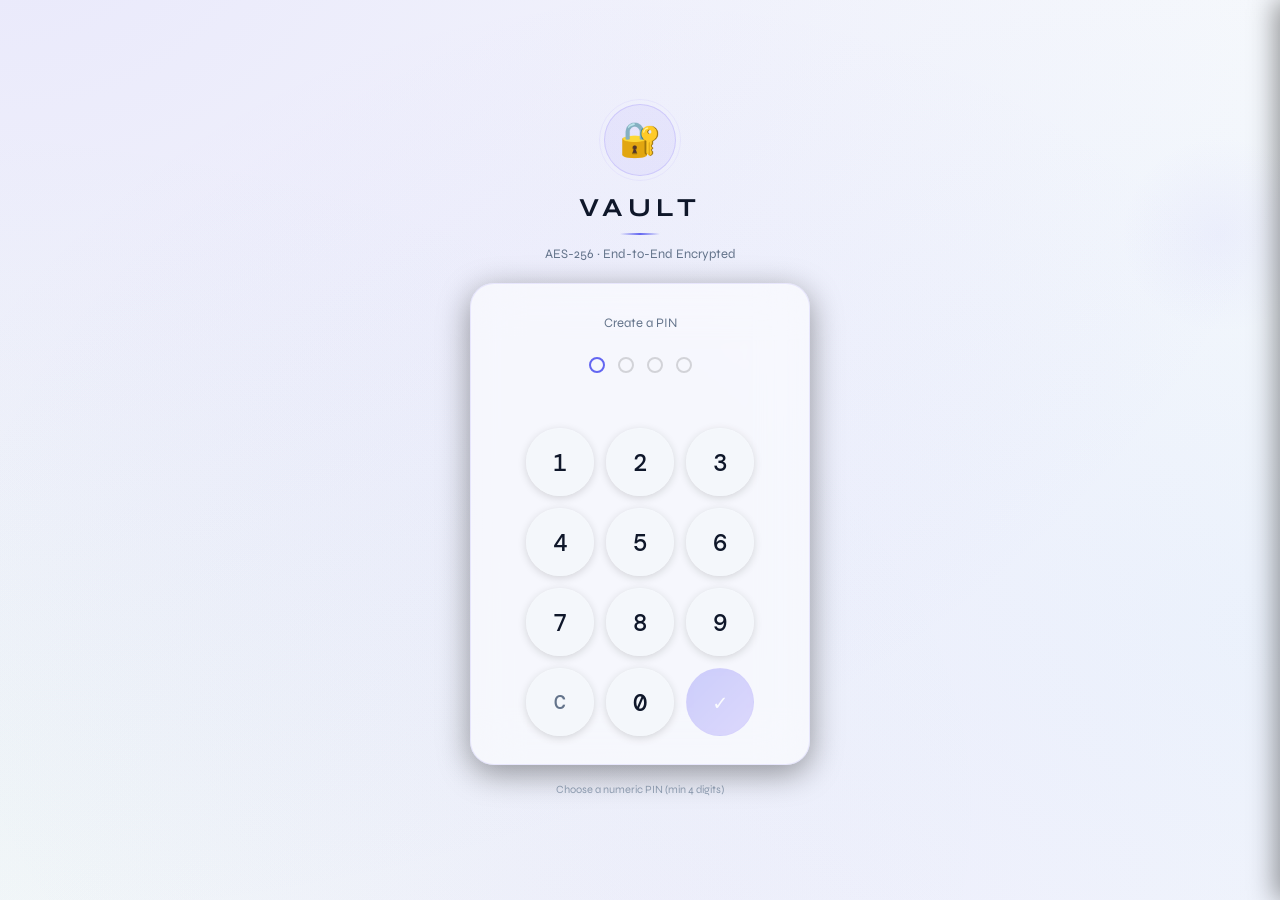
==== index.html @ 572ed8b2 "refactor: replace base64 helpers with chunked implementation and bump cache version" ====
<!DOCTYPE html>
<html lang="en">

<head>
  <meta charset="UTF-8">
  <meta name="viewport"
    content="width=device-width,initial-scale=1,maximum-scale=1,user-scalable=no,viewport-fit=cover">
  <meta name="theme-color" content="#0a0b10">
  <meta name="mobile-web-app-capable" content="yes">
  <meta name="apple-mobile-web-app-capable" content="yes">
  <meta name="apple-mobile-web-app-status-bar-style" content="black-translucent">
  <meta name="apple-mobile-web-app-title" content="Vault">
  <meta name="description" content="Encrypted password & data manager with Google Drive sync">
  <title>Vault</title>
  <link rel="icon" type="image/png" href="icons/icon-192.png">
  <link rel="apple-touch-icon" href="icons/icon-192.png">
  <link rel="manifest" href="manifest.json">
  <link rel="preconnect" href="https://fonts.googleapis.com">
  <link
    href="https://fonts.googleapis.com/css2?family=DM+Mono:wght@400;500&family=Syne:wght@400;500;600;700&display=swap"
    rel="stylesheet">
  <style>
    /* ═══════════════════════════════════════════════
   VAULT — Premium Edition styles
   ═══════════════════════════════════════════════ */
    :root {
      --bg: #0a0b10;
      --bg-rgb: 10, 11, 16;
      --s1: #111219;
      --s1-rgb: 17, 18, 25;
      --s2: #181a24;
      --s2-rgb: 24, 26, 36;
      --s3: #22242f;
      --s3-rgb: 34, 36, 47;
      --s4: #2b2e3d;
      --s4-rgb: 43, 46, 61;
      --b1: rgba(255, 255, 255, .05);
      --b2: rgba(255, 255, 255, .09);
      --b3: rgba(255, 255, 255, .15);
      --tx: #e8ecf5;
      --muted: #737891;
      --faint: #464b62;
      --ac: #7c6af5;
      --ac2: #a89cf7;
      --acbg: rgba(124, 106, 245, .13);
      --green: #4ade80;
      --gbg: rgba(74, 222, 128, .10);
      --red: #f87171;
      --rbg: rgba(248, 113, 113, .10);
      --amber: #fbbf24;
      --abg: rgba(251, 191, 36, .10);
      --blue: #60a5fa;
      --bbg: rgba(96, 165, 250, .10);
      --cyan: #22d3ee;
      --r: 10px;
      --r2: 14px;
      --r3: 20px;
      --mono: 'DM Mono', monospace;
      --sans: 'Syne', sans-serif;
      --sbt: env(safe-area-inset-bottom, 0px);
      --stt: env(safe-area-inset-top, 0px);
      --glow-pw: rgba(124, 106, 245, .18);
      --glow-bm: rgba(96, 165, 250, .18);
      --glow-nt: rgba(251, 191, 36, .18);
      --glow-td: rgba(74, 222, 128, .18);
    }

    :root.light-theme {
      --bg: #f8fafc;
      --bg-rgb: 248, 250, 252;
      --s1: #ffffff;
      --s1-rgb: 255, 255, 255;
      --s2: #f1f5f9;
      --s2-rgb: 241, 245, 249;
      --s3: #e2e8f0;
      --s3-rgb: 226, 232, 240;
      --s4: #cbd5e1;
      --s4-rgb: 203, 213, 225;
      --b1: rgba(0, 0, 0, .05);
      --b2: rgba(0, 0, 0, .09);
      --b3: rgba(0, 0, 0, .15);
      --tx: #0f172a;
      --muted: #64748b;
      --faint: #94a3b8;
      --ac: #6366f1;
      --ac2: #4f46e5;
      --acbg: rgba(99, 102, 241, .13);
      --green: #16a34a;
      --gbg: rgba(34, 197, 94, .10);
      --red: #dc2626;
      --rbg: rgba(239, 68, 68, .10);
      --amber: #d97706;
      --abg: rgba(245, 158, 11, .10);
      --blue: #2563eb;
      --bbg: rgba(59, 130, 246, .10);
      --cyan: #0891b2;
      --glow-pw: rgba(99, 102, 241, .18);
      --glow-bm: rgba(59, 130, 246, .18);
      --glow-nt: rgba(245, 158, 11, .18);
      --glow-td: rgba(34, 197, 94, .18);
    }

    *,
    *::before,
    *::after {
      box-sizing: border-box;
      margin: 0;
      padding: 0;
      -webkit-tap-highlight-color: transparent;
    }

    html {
      height: 100%;
      background: var(--bg);
      overscroll-behavior: none;
      touch-action: manipulation;
      -ms-touch-action: manipulation;
    }

    body {
      font-family: var(--sans);
      color: var(--tx);
      background: var(--bg);
      height: 100dvh;
      width: 100%;
      margin: 0 auto;
      display: flex;
      flex-direction: column;
      overflow: hidden;
      padding-top: var(--stt);
      touch-action: manipulation;
    }

    ::-webkit-scrollbar {
      width: 3px;
    }

    ::-webkit-scrollbar-thumb {
      background: var(--b2);
      border-radius: 99px;
    }

    /* ── LOCK ───────────────────────────────── */
    #lock {
      position: fixed;
      inset: 0;
      background: var(--bg);
      z-index: 900;
      display: flex;
      flex-direction: column;
      align-items: center;
      justify-content: center;
      gap: 18px;
      padding: 36px 24px;
      transition: opacity .45s cubic-bezier(.22,.68,0,1), transform .45s cubic-bezier(.22,.68,0,1);
      overflow: hidden;
    }

    /* Animated mesh gradient background */
    #lock::before {
      content: '';
      position: absolute;
      inset: -50%;
      background:
        radial-gradient(ellipse at 25% 20%, rgba(124, 106, 245, .12) 0%, transparent 50%),
        radial-gradient(ellipse at 75% 60%, rgba(96, 165, 250, .08) 0%, transparent 50%),
        radial-gradient(ellipse at 50% 80%, rgba(168, 85, 247, .06) 0%, transparent 50%),
        radial-gradient(ellipse at 20% 70%, rgba(74, 222, 128, .04) 0%, transparent 40%);
      animation: meshDrift 12s ease-in-out infinite;
      z-index: -1;
      pointer-events: none;
    }

    @keyframes meshDrift {
      0%, 100% { transform: translate(0, 0) rotate(0deg) scale(1); }
      25% { transform: translate(3%, -4%) rotate(1deg) scale(1.03); }
      50% { transform: translate(-2%, 3%) rotate(-0.5deg) scale(1.01); }
      75% { transform: translate(4%, 2%) rotate(0.8deg) scale(1.04); }
    }

    /* Floating particle accents */
    #lock::after {
      content: '';
      position: absolute;
      width: 200px;
      height: 200px;
      border-radius: 50%;
      background: radial-gradient(circle, rgba(124, 106, 245, .06) 0%, transparent 70%);
      top: 15%;
      right: -40px;
      animation: floatOrb 8s ease-in-out infinite;
      pointer-events: none;
      z-index: -1;
    }

    @keyframes floatOrb {
      0%, 100% { transform: translateY(0) scale(1); opacity: .6; }
      50% { transform: translateY(-30px) scale(1.15); opacity: 1; }
    }

    #lock.gone {
      opacity: 0;
      transform: scale(1.06);
      pointer-events: none;
    }

    /* Glassmorphism PIN card */
    .lock-card {
      background: rgba(var(--s1-rgb), .55);
      backdrop-filter: blur(24px);
      -webkit-backdrop-filter: blur(24px);
      border: 1px solid rgba(124, 106, 245, .12);
      border-radius: 24px;
      padding: 28px 24px;
      display: flex;
      flex-direction: column;
      align-items: center;
      gap: 14px;
      width: 100%;
      max-width: 340px;
      box-shadow:
        0 8px 32px rgba(0, 0, 0, .4),
        0 0 0 1px rgba(255, 255, 255, .03),
        inset 0 1px 0 rgba(255, 255, 255, .04);
      animation: cardAppear .6s cubic-bezier(.22,.68,0,1);
    }

    @keyframes cardAppear {
      from { opacity: 0; transform: translateY(20px) scale(.96); }
      to { opacity: 1; transform: translateY(0) scale(1); }
    }

    .lock-glyph {
      width: 72px;
      height: 72px;
      background: rgba(124, 106, 245, .08);
      border-radius: 50%;
      display: flex;
      align-items: center;
      justify-content: center;
      font-size: 34px;
      border: 1.5px solid rgba(124, 106, 245, .22);
      animation: pulse 3s ease-in-out infinite;
      position: relative;
    }

    .lock-glyph::after {
      content: '';
      position: absolute;
      inset: -6px;
      border-radius: 50%;
      border: 1px solid rgba(124, 106, 245, .08);
      animation: ringPulse 3s ease-in-out infinite;
    }

    @keyframes ringPulse {
      0%, 100% { transform: scale(1); opacity: .5; }
      50% { transform: scale(1.12); opacity: 0; }
    }

    @keyframes pulse {
      0%, 100% { box-shadow: 0 0 0 0 rgba(124, 106, 245, .25); }
      50% { box-shadow: 0 0 0 14px rgba(124, 106, 245, 0); }
    }

    .lock-wm {
      font-size: 26px;
      font-weight: 700;
      letter-spacing: 5px;
      text-transform: uppercase;
      text-align: center;
    }

    .lock-sub {
      font-size: 13px;
      color: var(--muted);
      text-align: center;
      line-height: 1.7;
      max-width: 280px;
    }

    .lock-hint {
      font-size: 11px;
      color: var(--faint);
      text-align: center;
      max-width: 300px;
    }

    .lock-error {
      font-size: 13px;
      color: var(--red);
      text-align: center;
      min-height: 18px;
      font-weight: 600;
    }

    /* ── PIN DOTS ────────────────────────────── */
    .pin-dots {
      display: flex;
      gap: 13px;
      justify-content: center;
      align-items: center;
      min-height: 26px;
      margin: 4px 0;
    }

    .pin-dot {
      width: 16px;
      height: 16px;
      border-radius: 50%;
      border: 2px solid var(--b3);
      background: transparent;
      transition: background .15s cubic-bezier(.34,1.56,.64,1), border-color .15s, transform .25s cubic-bezier(.34,1.56,.64,1), box-shadow .25s;
    }

    .pin-dot.filled {
      background: var(--ac);
      border-color: var(--ac);
      transform: scale(1.2);
      box-shadow: 0 0 12px rgba(124, 106, 245, .4);
      animation: dotPop .3s cubic-bezier(.34,1.56,.64,1);
    }

    @keyframes dotPop {
      0% { transform: scale(.5); opacity: .5; }
      60% { transform: scale(1.35); }
      100% { transform: scale(1.2); opacity: 1; }
    }

    .pin-dot.cursor {
      border-color: var(--ac);
      animation: dotblink .9s ease-in-out infinite;
    }

    @keyframes dotblink {
      0%, 100% { opacity: 1 }
      50% { opacity: .3 }
    }

    @keyframes dotshake {
      0%, 100% { transform: translateX(0) }
      15%, 55% { transform: translateX(-5px) }
      35%, 75% { transform: translateX(5px) }
    }

    .pin-dots.shake .pin-dot {
      animation: dotshake .4s ease;
    }

    .pin-dots.shake .pin-dot.filled {
      background: var(--red);
      border-color: var(--red);
      box-shadow: 0 0 12px rgba(248, 113, 113, .4);
    }

    /* ── NUMPAD ─────────────────────────────── */
    .numpad {
      display: grid;
      grid-template-columns: repeat(3, 68px);
      gap: 12px;
      justify-content: center;
      margin: 0 auto;
    }

    .nk {
      width: 68px;
      height: 68px;
      border-radius: 50%;
      background: rgba(var(--s2-rgb), .7);
      backdrop-filter: blur(8px);
      -webkit-backdrop-filter: blur(8px);
      border: 1px solid rgba(255, 255, 255, .07);
      font-size: 24px;
      font-weight: 500;
      color: var(--tx);
      cursor: pointer;
      display: flex;
      align-items: center;
      justify-content: center;
      transition: background .12s, transform .15s cubic-bezier(.34,1.56,.64,1), box-shadow .15s, border-color .15s;
      user-select: none;
      -webkit-tap-highlight-color: transparent;
      font-family: var(--mono);
      box-shadow: 0 2px 8px rgba(0,0,0,.15);
      position: relative;
      overflow: hidden;
    }

    /* Ripple effect */
    .nk::after {
      content: '';
      position: absolute;
      inset: 0;
      border-radius: 50%;
      background: radial-gradient(circle, rgba(124, 106, 245, .3) 0%, transparent 70%);
      opacity: 0;
      transform: scale(0);
      transition: opacity .4s, transform .4s;
    }

    .nk:active::after {
      opacity: 1;
      transform: scale(2.5);
      transition: opacity 0s, transform 0s;
    }

    .nk:active {
      background: var(--s3);
      transform: scale(.88);
      border-color: rgba(124, 106, 245, .2);
    }

    .nk:hover {
      background: rgba(var(--s3-rgb), .8);
      border-color: rgba(255, 255, 255, .1);
    }

    .nk.nk-back {
      font-size: 20px;
      color: var(--muted);
    }

    .nk.nk-submit {
      background: linear-gradient(135deg, var(--ac), #9b8afb);
      border-color: rgba(124, 106, 245, .4);
      color: #fff;
      font-size: 22px;
      box-shadow: 0 4px 16px rgba(124, 106, 245, .4), 0 0 0 0 rgba(124, 106, 245, .15);
    }

    .nk.nk-submit:active {
      background: linear-gradient(135deg, var(--ac2), var(--ac));
      transform: scale(.88);
    }

    .nk.nk-submit.dim {
      opacity: .3;
      pointer-events: none;
      box-shadow: none;
    }

    .nk.nk-empty {
      background: transparent;
      border: none;
      box-shadow: none;
      pointer-events: none;
    }

    .nk.nk-empty::after {
      display: none;
    }

    /* ── LOCKOUT BLOCK ────────────────────────── */
    .lock-blocked {
      display: none;
      flex-direction: column;
      align-items: center;
      gap: 6px;
      background: var(--rbg);
      border: 1px solid rgba(248, 113, 113, .2);
      border-radius: var(--r2);
      padding: 20px 28px;
      text-align: center;
      width: 100%;
      max-width: 300px;
    }

    .lock-blocked.show {
      display: flex;
    }

    .lb-ico {
      font-size: 28px;
    }

    .lb-title {
      font-size: 14px;
      font-weight: 700;
      color: var(--red);
    }

    .lb-timer {
      font-size: 36px;
      font-weight: 700;
      color: var(--red);
      font-family: var(--mono);
      letter-spacing: 3px;
    }

    .lb-sub {
      font-size: 11px;
      color: var(--muted);
    }

    .lb-pw-wrap {
      display: flex;
      flex-direction: column;
      align-items: center;
      gap: 8px;
      width: 100%;
      max-width: 300px;
      margin-top: 6px;
    }

    .lb-pw-wrap .fl {
      font-size: 11px;
      font-weight: 600;
      color: var(--faint);
      letter-spacing: .3px;
      text-transform: uppercase;
    }

    .lb-pw-input {
      width: 100%;
      background: var(--s2);
      border: 1px solid var(--b2);
      border-radius: var(--r);
      padding: 12px 14px;
      font-size: 14px;
      color: var(--tx);
      font-family: var(--mono);
      outline: none;
      text-align: center;
      transition: border-color .2s;
      -webkit-appearance: none;
    }

    .lb-pw-input:focus {
      border-color: var(--ac);
    }

    .lb-pw-input.shake {
      animation: dotshake .4s ease;
    }

    .lb-pw-btn {
      width: 100%;
      padding: 11px;
      background: var(--ac);
      color: #fff;
      border: none;
      border-radius: var(--r);
      font-size: 13px;
      font-weight: 700;
      font-family: var(--sans);
      cursor: pointer;
      transition: opacity .15s;
    }

    .lb-pw-btn:active {
      opacity: .8;
    }

    /* ── BIOMETRIC SECTION ────────────────────── */
    .bio-section {
      display: none;
      flex-direction: column;
      align-items: center;
      gap: 10px;
      width: 100%;
      max-width: 300px;
    }

    .bio-section.show {
      display: flex;
    }

    .bio-divider {
      display: flex;
      align-items: center;
      gap: 10px;
      width: 100%;
      color: var(--faint);
      font-size: 11px;
      font-weight: 600;
      text-transform: uppercase;
      letter-spacing: .5px;
    }

    .bio-divider::before,
    .bio-divider::after {
      content: '';
      flex: 1;
      height: 1px;
      background: var(--b2);
    }

    .bio-btn {
      width: 100%;
      padding: 14px;
      background: var(--s2);
      border: 1px solid var(--b2);
      border-radius: var(--r2);
      font-size: 14px;
      font-weight: 600;
      color: var(--tx);
      font-family: var(--sans);
      cursor: pointer;
      display: flex;
      align-items: center;
      justify-content: center;
      gap: 10px;
      transition: background .15s, border-color .15s;
    }

    .bio-btn:active {
      background: var(--s3);
    }

    .bio-btn:hover {
      border-color: var(--ac);
    }

    .bio-ico {
      font-size: 22px;
    }

    /* ── STATUS BAR ─────────────────────────────── */
    #statusbar {
      flex-shrink: 0;
      background: rgba(var(--s1-rgb), .88);
      backdrop-filter: blur(10px);
      -webkit-backdrop-filter: blur(10px);
      border-bottom: 1px solid var(--b1);
      padding: 12px 20px;
      display: flex;
      align-items: center;
      justify-content: space-between;
      gap: 8px;
      position: relative;
    }

    /* Auto-lock progress bar */
    #autolock-bar {
      position: absolute;
      bottom: 0;
      left: 0;
      height: 2px;
      background: linear-gradient(90deg, var(--ac), var(--ac2));
      border-radius: 0 99px 99px 0;
      transition: width .5s linear;
      z-index: 2;
      opacity: .6;
    }

    #autolock-bar.urgent {
      background: linear-gradient(90deg, var(--red), var(--amber));
      opacity: 1;
      height: 2px;
    }

    .sb-l {
      display: flex;
      align-items: center;
      gap: 10px;
    }

    .sb-logo {
      font-size: 18px;
      font-weight: 700;
      letter-spacing: -.5px;
    }

    .sync-badge {
      display: flex;
      align-items: center;
      gap: 5px;
      font-size: 11px;
      padding: 3px 9px;
      border-radius: 99px;
      font-weight: 600;
      transition: all .3s;
    }

    .sync-badge.offline {
      background: var(--s3);
      color: var(--muted);
      border: 1px solid var(--b1);
    }

    .sync-badge.syncing {
      background: var(--abg);
      color: var(--amber);
      border: 1px solid rgba(251, 191, 36, .2);
    }

    .syncing .sdot {
      animation: syncSpin .8s linear infinite;
    }

    @keyframes syncSpin {
      from { transform: rotate(0deg); }
      to { transform: rotate(360deg); }
    }

    .sync-badge.synced {
      background: var(--gbg);
      color: var(--green);
      border: 1px solid rgba(74, 222, 128, .2);
      animation: syncPulse .5s ease;
    }

    @keyframes syncPulse {
      0% { transform: scale(1); }
      50% { transform: scale(1.08); }
      100% { transform: scale(1); }
    }

    .sync-badge.error {
      background: var(--rbg);
      color: var(--red);
      border: 1px solid rgba(248, 113, 113, .2);
    }

    .sync-badge.noconfig {
      background: var(--s3);
      color: var(--faint);
      border: 1px solid var(--b1);
    }

    .sdot {
      width: 6px;
      height: 6px;
      border-radius: 50%;
      background: currentColor;
      flex-shrink: 0;
    }

    @keyframes blink {
      0%, 100% { opacity: 1 }
      50% { opacity: .15 }
    }

    .sb-r {
      display: flex;
      gap: 10px;
    }

    .hbtn {
      width: 36px;
      height: 36px;
      background: rgba(255, 255, 255, 0.03);
      border: 1px solid var(--b1);
      border-radius: 10px;
      display: flex;
      align-items: center;
      justify-content: center;
      cursor: pointer;
      font-size: 15px;
      color: var(--muted);
      transition: all .2s cubic-bezier(0.16, 1, 0.3, 1);
    }

    .hbtn:active {
      transform: scale(.95);
    }

    .hbtn:hover {
      background: var(--acbg);
      border-color: var(--ac);
      color: var(--ac2);
      transform: translateY(-1px) scale(1.05);
      box-shadow: 0 4px 12px rgba(124, 106, 245, 0.15);
    }

    /* ── DRIVE BANNER ───────────────────────────── */
    #drive-banner {
      flex-shrink: 0;
      background: rgba(96, 165, 250, .08);
      border-bottom: 1px solid rgba(96, 165, 250, .14);
      padding: 10px 14px;
      display: none;
      align-items: center;
      gap: 10px;
      cursor: default;
    }

    #drive-banner.show {
      display: flex;
    }

    #db-msg {
      flex: 1;
      font-size: 12px;
      color: var(--blue);
      font-weight: 500;
    }

    .db-connect {
      font-size: 12px;
      font-weight: 700;
      color: var(--blue);
      cursor: pointer;
      padding: 5px 11px;
      background: var(--bbg);
      border-radius: 7px;
      border: 1px solid rgba(96, 165, 250, .2);
      white-space: nowrap;
    }

    .db-close {
      font-size: 18px;
      color: var(--faint);
      cursor: pointer;
      flex-shrink: 0;
    }

    /* ── TABS ───────────────────────────────────── */
    #tabs {
      flex-shrink: 0;
      background: rgba(var(--s1-rgb), 0.6);
      backdrop-filter: blur(12px);
      -webkit-backdrop-filter: blur(12px);
      border: 1px solid var(--b1);
      border-radius: 13px;
      display: flex;
      padding: 4px;
      margin: 10px 14px 6px;
      gap: 4px;
      overflow-x: auto;
      -ms-overflow-style: none;
      scrollbar-width: none;
    }
    #tabs::-webkit-scrollbar { display: none; }

    .tab {
      flex: 1;
      padding: 7px 16px;
      text-align: center;
      font-size: 12px;
      font-weight: 600;
      color: var(--muted);
      cursor: pointer;
      border: none;
      border-radius: 9px;
      background: transparent;
      transition: all .25s cubic-bezier(0.4, 0, 0.2, 1);
      letter-spacing: .3px;
      white-space: nowrap;
      flex-shrink: 0;
    }

    .tab:hover {
      color: var(--tx);
      background: rgba(255, 255, 255, 0.03);
    }

    .tab.on {
      color: #fff;
      background: var(--ac);
      font-weight: 700;
      box-shadow: 0 4px 12px rgba(124, 106, 245, 0.25);
    }

    /* ── SEARCH ─────────────────────────────────── */
    #search-row {
      flex-shrink: 0;
      padding: 9px 14px;
      background: var(--s1);
      border-bottom: 1px solid var(--b1);
      display: flex;
      gap: 7px;
      align-items: center;
    }

    .sbox {
      flex: 1;
      position: relative;
    }

    .sico {
      position: absolute;
      left: 10px;
      top: 50%;
      transform: translateY(-50%);
      font-size: 14px;
      color: var(--faint);
      pointer-events: none;
    }

    .sinp {
      width: 100%;
      background: var(--s3);
      border: 1px solid var(--b1);
      border-radius: 9px;
      padding: 9px 32px 9px 32px;
      font-size: 13px;
      color: var(--tx);
      font-family: var(--sans);
      outline: none;
      transition: border-color .2s;
      -webkit-appearance: none;
    }

    .sinp:focus {
      border-color: var(--ac);
      box-shadow: 0 0 0 2px rgba(124, 106, 245, .12);
    }

    #q-clear {
      position: absolute;
      right: 10px;
      top: 50%;
      transform: translateY(-50%);
      font-size: 13px;
      cursor: pointer;
      color: var(--faint);
      display: none;
    }

    .fbtn {
      padding: 0 11px;
      height: 36px;
      background: var(--s3);
      border: 1px solid var(--b1);
      border-radius: 9px;
      font-size: 11px;
      font-weight: 700;
      color: var(--muted);
      cursor: pointer;
      white-space: nowrap;
      font-family: var(--sans);
      transition: all .15s;
      letter-spacing: .2px;
    }

    .fbtn.on {
      background: var(--acbg);
      border-color: var(--ac);
      color: var(--ac2);
    }

    .fbtn.focused {
      outline: 2px solid var(--ac);
      outline-offset: 1.5px;
      background: var(--acbg) !important;
      color: var(--ac2) !important;
      border-color: var(--ac) !important;
    }

    /* ── PRIORITY BADGE on card ──────────────────── */
    .bpp {
      background: rgba(248, 113, 113, .18);
      color: #f87171;
      border: 1px solid rgba(248, 113, 113, .28);
    }

    .bpm {
      background: rgba(251, 191, 36, .14);
      color: #fbbf24;
      border: 1px solid rgba(251, 191, 36, .25);
    }

    .bpl {
      background: rgba(96, 165, 250, .12);
      color: #60a5fa;
      border: 1px solid rgba(96, 165, 250, .22);
    }

    /* ── PRIORITY SELECTOR in form ───────────────── */
    .pri-row {
      display: flex;
      gap: 8px;
    }

    .pricard {
      flex: 1;
      padding: 11px 8px;
      background: var(--s2);
      border: 1px solid var(--b1);
      border-radius: var(--r);
      cursor: pointer;
      display: flex;
      align-items: center;
      justify-content: center;
      gap: 6px;
      font-size: 12px;
      font-weight: 700;
      color: var(--muted);
      transition: all .15s;
    }

    .pricard.on {
      border-color: var(--ac);
      background: var(--acbg);
      color: var(--ac2);
    }

    .pricard.hi.on {
      border-color: rgba(248, 113, 113, .5);
      background: rgba(248, 113, 113, .12);
      color: #f87171;
    }

    .pricard.med.on {
      border-color: rgba(251, 191, 36, .5);
      background: rgba(251, 191, 36, .12);
      color: #fbbf24;
    }

    .pricard.lo.on {
      border-color: rgba(96, 165, 250, .5);
      background: rgba(96, 165, 250, .12);
      color: #60a5fa;
    }

    .prico {
      font-size: 16px;
    }

    /* ── TAG FILTER ROW ──────────────────────────── */
    #tag-filter-row {
      flex-shrink: 0;
      background: var(--s1);
      border-bottom: 1px solid var(--b1);
      padding: 0 14px 8px;
      display: flex;
      flex-direction: column;
      gap: 6px;
    }

    .tag-input-wrap {
      position: relative;
      display: flex;
      align-items: center;
    }

    .tag-sico {
      position: absolute;
      left: 10px;
      top: 50%;
      transform: translateY(-50%);
      font-size: 13px;
      color: var(--faint);
      pointer-events: none;
    }

    #tag-q {
      width: 100%;
      background: var(--s3);
      border: 1px solid var(--b1);
      border-radius: 9px;
      padding: 8px 30px 8px 30px;
      font-size: 13px;
      color: var(--tx);
      font-family: var(--sans);
      outline: none;
      transition: border-color .2s;
      -webkit-appearance: none;
    }

    #tag-q:focus {
      border-color: var(--b2);
    }

    #tag-q-clear {
      position: absolute;
      right: 10px;
      font-size: 13px;
      cursor: pointer;
      color: var(--faint);
      display: none;
    }

    /* Advanced Search Suggestions Dropdown */
    .sbox-container {
      position: relative;
      flex: 1;
    }

    #search-suggestions {
      display: none;
      position: absolute;
      top: calc(100% + 8px);
      left: 0;
      right: 0;
      background: rgba(var(--s3-rgb), 0.93);
      backdrop-filter: blur(20px);
      -webkit-backdrop-filter: blur(20px);
      border: 1px solid var(--b2);
      border-radius: var(--r);
      box-shadow: 0 12px 30px rgba(0, 0, 0, 0.45);
      z-index: 1000;
      max-height: 380px;
      overflow-y: auto;
      flex-direction: column;
      padding: 6px 0;
      animation: suggestFadeIn 0.2s cubic-bezier(0.16, 1, 0.3, 1);
    }

    #search-suggestions.tags-only {
      position: relative;
      top: auto;
      left: auto;
      right: auto;
      background: transparent;
      backdrop-filter: none;
      -webkit-backdrop-filter: none;
      border: none;
      border-top: 1px dashed var(--b1);
      box-shadow: none;
      max-height: none;
      padding: 8px 0 2px 0;
      margin-top: 8px;
      z-index: 1;
      flex-direction: row;
      flex-wrap: wrap;
      gap: 6px;
    }

    .suggest-tags-row {
      display: flex;
      flex-direction: row;
      flex-wrap: wrap;
      gap: 6px;
      width: 100%;
    }

    .suggest-tag-pill {
      display: inline-flex;
      align-items: center;
      background: var(--s3);
      border: 1px solid var(--b2);
      border-radius: 99px;
      padding: 5px 11px;
      font-size: 12px;
      font-weight: 700;
      color: var(--tx);
      cursor: pointer;
      transition: all 0.15s ease;
    }

    .suggest-tag-pill:hover,
    .suggest-tag-pill.active-highlight {
      background: var(--acbg);
      border-color: var(--ac);
      color: var(--ac2);
      transform: translateY(-1px);
      box-shadow: 0 4px 12px rgba(124, 106, 245, 0.15);
    }

    .suggest-tag-pill .pill-hash {
      color: var(--muted);
      margin-right: 1px;
      font-weight: 500;
    }

    .suggest-tag-pill .pill-count {
      font-size: 9px;
      opacity: 0.6;
      background: var(--bg);
      padding: 1px 5px;
      border-radius: 99px;
      margin-left: 6px;
    }

    @keyframes suggestFadeIn {
      from { opacity: 0; transform: translateY(-4px); }
      to { opacity: 1; transform: translateY(0); }
    }

    .suggest-group {
      display: flex;
      flex-direction: column;
    }

    .suggest-header {
      font-size: 9px;
      font-weight: 800;
      color: var(--faint);
      text-transform: uppercase;
      letter-spacing: 0.8px;
      padding: 6px 12px 4px;
      border-bottom: 1px solid rgba(255, 255, 255, 0.03);
      background: rgba(0, 0, 0, 0.08);
      display: flex;
      justify-content: space-between;
    }

    .suggestion-item {
      display: flex;
      align-items: center;
      justify-content: space-between;
      padding: 8px 12px;
      font-size: 13px;
      cursor: pointer;
      color: var(--tx);
      transition: all 0.15s ease;
      gap: 10px;
    }

    .suggestion-item:hover,
    .suggestion-item.active {
      background: rgba(124, 106, 245, 0.12);
      color: #fff;
    }

    .suggest-left {
      display: flex;
      align-items: center;
      gap: 8px;
      min-width: 0;
    }

    .suggest-icon {
      font-size: 14px;
      opacity: 0.8;
      flex-shrink: 0;
    }

    .suggest-text {
      font-weight: 500;
      white-space: nowrap;
      overflow: hidden;
      text-overflow: ellipsis;
    }

    .suggest-subtext {
      font-size: 11px;
      color: var(--muted);
      white-space: nowrap;
      overflow: hidden;
      text-overflow: ellipsis;
      margin-left: 6px;
    }

    .suggest-badge {
      font-size: 10px;
      font-weight: 700;
      color: var(--ac2);
      background: var(--acbg);
      border: 1px solid rgba(124, 106, 245, 0.2);
      padding: 2px 6px;
      border-radius: 6px;
      flex-shrink: 0;
    }

    .match-highlight {
      background: rgba(251, 191, 36, 0.25);
      color: #fbbf24;
      font-weight: 700;
      border-radius: 2px;
      padding: 0 1px;
    }

    .suggest-empty {
      padding: 18px 12px;
      text-align: center;
      font-size: 12px;
      color: var(--muted);
      font-style: italic;
    }

    /* selected tags */
    #selected-tags {
      display: none;
      flex-wrap: wrap;
      gap: 5px;
      align-items: center;
      width: 100%;
    }

    .stag {
      display: flex;
      align-items: center;
      gap: 5px;
      padding: 4px 8px 4px 10px;
      background: rgba(96, 165, 250, .08);
      border: 1px solid rgba(96, 165, 250, .2);
      border-radius: 8px;
      font-size: 11px;
      font-weight: 600;
      color: var(--blue);
      box-shadow: 0 2px 6px rgba(96, 165, 250, 0.05);
    }

    .stag.type-pill {
      background: rgba(124, 106, 245, .08);
      border: 1px solid rgba(124, 106, 245, .2);
      color: var(--ac2);
    }

    .stag.focused {
      outline: 2px solid var(--ac);
      outline-offset: 1px;
      background: var(--acbg) !important;
      color: var(--ac2) !important;
    }

    .stag-x {
      cursor: pointer;
      color: var(--faint);
      font-size: 12px;
      line-height: 1;
      padding: 1px;
      transition: color .15s;
    }

    .stag-x:hover {
      color: var(--red);
    }

    .stag-clear {
      font-size: 11px;
      color: var(--faint);
      cursor: pointer;
      padding: 3px 6px;
      font-weight: 600;
      transition: color .15s;
    }

    .stag-clear:hover {
      color: var(--red);
    }

    /* Tag matching strategy toggle */
    .strategy-toggle {
      display: inline-flex;
      align-items: center;
      gap: 4px;
      padding: 4px 8px;
      background: var(--s2);
      border: 1px solid var(--b1);
      border-radius: 8px;
      font-size: 10px;
      font-weight: 700;
      color: var(--muted);
      cursor: pointer;
      user-select: none;
      transition: all 0.15s ease;
      margin-left: auto;
    }
    .strategy-toggle:hover {
      border-color: var(--ac);
      color: var(--ac2);
      background: var(--acbg);
    }
    .strategy-toggle .val {
      color: var(--ac2);
      font-weight: 800;
    }

    /* ── FLAG / EXPIRY BADGE ───────────────────────── */
    .flag-badge {
      display: inline-flex;
      align-items: center;
      gap: 3px;
      font-size: 9px;
      font-weight: 700;
      padding: 2px 7px;
      border-radius: 99px;
      letter-spacing: .2px;
    }

    .flag-badge.expired {
      background: rgba(248, 113, 113, .18);
      color: #f87171;
      border: 1px solid rgba(248, 113, 113, .28);
    }

    .flag-badge.urgent {
      background: rgba(251, 191, 36, .18);
      color: #fbbf24;
      border: 1px solid rgba(251, 191, 36, .28);
    }

    .flag-badge.soon {
      background: rgba(96, 165, 250, .14);
      color: var(--blue);
      border: 1px solid rgba(96, 165, 250, .25);
    }

    .flag-badge.ok {
      background: var(--gbg);
      color: var(--green);
      border: 1px solid rgba(74, 222, 128, .2);
    }

    /* ── LIST ───────────────────────────────────── */
    #list {
      flex: 1;
      overflow-y: auto;
      padding: 10px 14px 140px;
      display: flex;
      flex-direction: column;
      gap: 10px;
    }

    .empty {
      display: flex;
      flex-direction: column;
      align-items: center;
      justify-content: center;
      gap: 14px;
      padding: 60px 20px;
      color: var(--muted);
      animation: fadeSlideUp .5s cubic-bezier(.22,.68,0,1);
    }

    @keyframes fadeSlideUp {
      from { opacity: 0; transform: translateY(20px); }
      to { opacity: 1; transform: translateY(0); }
    }

    .empty-ico {
      font-size: 48px;
      opacity: .4;
      animation: emptyFloat 4s ease-in-out infinite;
      position: relative;
    }

    @keyframes emptyFloat {
      0%, 100% { transform: translateY(0); }
      50% { transform: translateY(-8px); }
    }

    /* Orbiting particles around empty icon */
    .empty-ico::before,
    .empty-ico::after {
      content: '';
      position: absolute;
      width: 6px;
      height: 6px;
      border-radius: 50%;
      background: var(--ac);
      opacity: .3;
    }

    .empty-ico::before {
      top: -4px;
      right: -8px;
      animation: orbit1 3s linear infinite;
    }

    .empty-ico::after {
      bottom: -4px;
      left: -8px;
      animation: orbit2 4s linear infinite;
      background: var(--blue);
    }

    @keyframes orbit1 {
      from { transform: rotate(0deg) translateX(28px) rotate(0deg); }
      to { transform: rotate(360deg) translateX(28px) rotate(-360deg); }
    }

    @keyframes orbit2 {
      from { transform: rotate(0deg) translateX(24px) rotate(0deg); }
      to { transform: rotate(-360deg) translateX(24px) rotate(360deg); }
    }

    .empty-title {
      font-size: 15px;
      font-weight: 700;
    }

    .empty-sub {
      font-size: 12px;
      text-align: center;
      line-height: 1.7;
      max-width: 240px;
    }

    .empty-action {
      display: inline-flex;
      align-items: center;
      gap: 6px;
      padding: 10px 20px;
      background: var(--acbg);
      border: 1px solid rgba(124, 106, 245, .25);
      border-radius: 99px;
      font-size: 12px;
      font-weight: 700;
      color: var(--ac2);
      cursor: pointer;
      transition: all .2s;
      font-family: var(--sans);
      margin-top: 4px;
    }

    .empty-action:hover {
      background: rgba(124, 106, 245, .2);
      border-color: var(--ac);
      transform: translateY(-1px);
    }

    .empty-action:active {
      transform: scale(.96);
    }

    /* ── CARD ─────────────────────────────── */
    .card {
      background: var(--s1);
      border: 1px solid var(--b1);
      border-radius: var(--r2);
      overflow: visible;
      transition: border-color .2s, box-shadow .35s cubic-bezier(.22,.68,0,1), transform .2s;
      border-left: 3px solid var(--b2);
      animation: cardSlideIn .4s cubic-bezier(.22,.68,0,1) both;
    }

    /* Staggered entrance */
    .card:nth-child(1) { animation-delay: 0s; }
    .card:nth-child(2) { animation-delay: .04s; }
    .card:nth-child(3) { animation-delay: .08s; }
    .card:nth-child(4) { animation-delay: .12s; }
    .card:nth-child(5) { animation-delay: .16s; }
    .card:nth-child(6) { animation-delay: .2s; }
    .card:nth-child(7) { animation-delay: .24s; }
    .card:nth-child(8) { animation-delay: .28s; }
    .card:nth-child(n+9) { animation-delay: .3s; }

    @keyframes cardSlideIn {
      from { opacity: 0; transform: translateY(12px); }
      to { opacity: 1; transform: translateY(0); }
    }

    .card:hover {
      border-color: var(--b2);
      transform: translateY(-1px);
    }

    /* Per-type card hover glows */
    .card-pw:hover { box-shadow: 0 4px 20px var(--glow-pw); }
    .card-bm:hover { box-shadow: 0 4px 20px var(--glow-bm); }
    .card-nt:hover { box-shadow: 0 4px 20px var(--glow-nt); }
    .card-td:hover, .todo-card:hover { box-shadow: 0 4px 20px var(--glow-td); }

    .card.open {
      border-color: var(--b2);
      box-shadow: 0 8px 32px rgba(0, 0, 0, .35);
      transform: translateY(0);
    }

    /* Per-type card accent borders — gradient fade using pseudo-element */
    .card-pw,
    .card-bm,
    .card-nt,
    .card-td {
      position: relative;
      border-left: none;
    }

    .card-pw::before,
    .card-bm::before,
    .card-nt::before,
    .card-td::before {
      content: '';
      position: absolute;
      left: 0;
      top: 0;
      bottom: 0;
      width: 3px;
      border-radius: var(--r2) 0 0 var(--r2);
      pointer-events: none;
      z-index: 1;
    }

    .card-pw::before {
      background: linear-gradient(180deg, var(--ac), transparent);
    }

    .card-bm::before {
      background: linear-gradient(180deg, var(--blue), transparent);
    }

    .card-nt::before {
      background: linear-gradient(180deg, var(--amber), transparent);
    }

    .card-td::before {
      background: linear-gradient(180deg, var(--green), transparent);
    }

    .card-top {
      display: flex;
      align-items: center;
      gap: 10px;
      padding: 13px 14px;
      cursor: pointer;
      user-select: none;
    }

    /* card icon */
    .ci {
      width: 40px;
      height: 40px;
      border-radius: 12px;
      display: flex;
      align-items: center;
      justify-content: center;
      font-size: 20px;
      flex-shrink: 0;
    }

    .ip {
      background: var(--acbg);
    }

    .ib {
      background: var(--bbg);
    }

    .in {
      background: var(--abg);
    }

    .it {
      background: var(--gbg);
    }

    /* card meta */
    .cm {
      flex: 1;
      min-width: 0;
    }

    .ct {
      font-size: 14px;
      font-weight: 600;
      white-space: nowrap;
      overflow: hidden;
      text-overflow: ellipsis;
    }

    .cs {
      font-size: 11px;
      color: var(--muted);
      white-space: nowrap;
      overflow: hidden;
      text-overflow: ellipsis;
      margin-top: 2px;
      font-family: var(--mono);
    }

    /* badges */
    .cbadges {
      display: flex;
      gap: 4px;
      flex-shrink: 0;
      align-items: center;
    }

    .bpill {
      font-size: 9px;
      font-weight: 700;
      padding: 2px 7px;
      border-radius: 99px;
      letter-spacing: .2px;
    }

    .bf {
      background: var(--abg);
      color: var(--amber);
    }

    .bt {
      background: var(--s3);
      color: var(--faint);
      border: 1px solid var(--b1);
    }

    /* chevron */
    .chev {
      font-size: 14px;
      color: var(--faint);
      transition: transform .22s;
      flex-shrink: 0;
      margin-left: 4px;
    }

    .card.open .chev {
      transform: rotate(180deg);
    }

    .card-drawer {
      display: grid;
      grid-template-rows: 0fr;
      transition: grid-template-rows 0.28s cubic-bezier(.22, 1, .36, 1);
      overflow: hidden;
    }

    .card.open .card-drawer {
      grid-template-rows: 1fr;
    }

    .card-drawer-inner {
      min-height: 0;
    }

    /* ── CARD DETAIL ────────────────────────────── */
    .card-detail {
      border-top: 1px solid var(--b1);
      background: var(--s2);
    }

    .di {
      padding: 12px 14px;
    }

    .dr {
      display: flex;
      align-items: center;
      gap: 8px;
      margin-bottom: 9px;
    }

    .dl {
      font-size: 10px;
      color: var(--faint);
      width: 50px;
      flex-shrink: 0;
      font-weight: 700;
      letter-spacing: .5px;
      text-transform: uppercase;
    }

    .dv {
      font-size: 12px;
      font-family: var(--mono);
      color: var(--tx);
      flex: 1;
      word-break: break-all;
      line-height: 1.5;
    }

    .dv.masked {
      color: var(--faint);
      letter-spacing: 4px;
    }

    .da {
      width: 28px;
      height: 28px;
      display: flex;
      align-items: center;
      justify-content: center;
      border-radius: 7px;
      cursor: pointer;
      font-size: 14px;
      color: var(--muted);
      flex-shrink: 0;
      transition: background .15s, color .15s;
    }

    .da:hover {
      background: var(--s3);
      color: var(--tx);
    }

    .note-block {
      font-size: 12px;
      color: var(--muted);
      line-height: 1.75;
      padding-top: 10px;
      border-top: 1px solid var(--b1);
      margin-top: 4px;
    }

    .renewal {
      display: flex;
      align-items: center;
      gap: 6px;
      font-size: 11px;
      font-weight: 700;
      padding: 6px 0;
      margin-top: 4px;
      border-top: 1px solid var(--b1);
    }

    .renewal.warn {
      color: var(--amber);
    }

    .renewal.ok {
      color: var(--green);
    }

    .renewal.exp {
      color: var(--red);
    }

    .tag-chips {
      display: flex;
      flex-wrap: wrap;
      gap: 5px;
      padding-top: 10px;
      border-top: 1px solid var(--b1);
      margin-top: 6px;
    }

    .tc {
      font-size: 10px;
      font-weight: 700;
      padding: 3px 9px;
      border-radius: 99px;
      background: var(--s3);
      color: var(--faint);
      border: 1px solid var(--b1);
      letter-spacing: .2px;
    }

    /* ── CARD AGO BADGE ─────────────────────────── */
    .ct-ago {
      display: inline-block;
      font-size: 10px;
      font-weight: 500;
      color: var(--faint);
      margin-left: 8px;
      vertical-align: middle;
      letter-spacing: -.1px;
      opacity: .7;
      font-family: var(--mono);
    }

    /* ── CARD ACTIONS ───────────────────────────── */
    .card-actions {
      display: flex;
      border-top: 1px solid var(--b1);
      background: rgba(var(--s1-rgb), 0.4);
      border-radius: 0 0 var(--r2) var(--r2);
      overflow: hidden;
    }

    .cab {
      flex: 1;
      display: flex;
      flex-direction: column;
      align-items: center;
      justify-content: center;
      gap: 5px;
      padding: 12px 4px;
      font-size: 9px;
      font-weight: 700;
      color: var(--muted);
      background: none;
      border: none;
      border-right: 1px solid var(--b1);
      cursor: pointer;
      font-family: var(--sans);
      letter-spacing: 0.6px;
      text-transform: uppercase;
      position: relative;
      overflow: hidden;
      transition: color .2s ease;
    }

    .cab:last-child {
      border-right: none;
    }

    .cab::before {
      content: '';
      position: absolute;
      inset: 0;
      background: currentColor;
      opacity: 0;
      transition: opacity 0.2s ease;
      z-index: 0;
    }

    .cab:hover::before {
      opacity: 0.08;
    }

    .cab:active::before {
      opacity: 0.16;
    }

    .cab-svg {
      width: 15px;
      height: 15px;
      position: relative;
      z-index: 1;
      transition: transform 0.2s cubic-bezier(0.34, 1.56, 0.64, 1);
    }

    .cab:hover .cab-svg {
      transform: scale(1.15) translateY(-1px);
    }

    .cab-lbl {
      position: relative;
      z-index: 1;
    }

    .ca-copy {
      color: var(--green);
    }

    .ca-link {
      color: var(--blue);
    }

    .ca-fav {
      color: var(--amber);
    }

    .ca-edit {
      color: var(--ac2);
    }

    .ca-del {
      color: var(--red);
    }

    #settings {
      position: fixed;
      top: 0;
      right: 0;
      bottom: 0;
      width: 320px;
      max-width: 85%;
      background: var(--s1);
      z-index: 1000;
      box-shadow: -5px 0 25px rgba(0, 0, 0, .4);
      display: flex;
      flex-direction: column;
      overflow-y: auto;
      transform: translateX(100%);
      transition: transform .3s cubic-bezier(0.4, 0, 0.2, 1);
    }

    #settings.show {
      transform: translateX(0);
    }

    #settings-backdrop {
      position: fixed;
      inset: 0;
      background: rgba(0, 0, 0, .5);
      backdrop-filter: blur(4px);
      -webkit-backdrop-filter: blur(4px);
      opacity: 0;
      pointer-events: none;
      z-index: 999;
      transition: opacity .3s ease;
    }

    #settings-backdrop.show {
      opacity: 1;
      pointer-events: auto;
    }

    .set-sec {
      padding: 20px 18px;
      border-bottom: 1px solid var(--b1);
    }

    .set-lbl {
      font-size: 10px;
      font-weight: 700;
      color: var(--faint);
      letter-spacing: .8px;
      text-transform: uppercase;
      margin-bottom: 14px;
    }

    .set-row {
      display: flex;
      align-items: center;
      justify-content: space-between;
      padding: 10px 0;
    }

    .set-row+.set-row {
      border-top: 1px solid var(--b1);
    }

    .set-rn {
      font-size: 14px;
      font-weight: 500;
    }

    .set-rs {
      font-size: 11px;
      color: var(--muted);
      margin-top: 2px;
      line-height: 1.5;
    }

    .set-act {
      font-size: 12px;
      font-weight: 700;
      color: var(--ac2);
      cursor: pointer;
      padding: 6px 12px;
      background: var(--acbg);
      border-radius: 7px;
      border: 1px solid rgba(124, 106, 245, .2);
      white-space: nowrap;
    }

    .set-act.dng {
      color: var(--red);
      background: var(--rbg);
      border-color: rgba(248, 113, 113, .2);
    }

    /* stats */
    .stat-grid {
      display: grid;
      grid-template-columns: 1fr 1fr;
      gap: 8px;
    }

    .stat-box {
      background: var(--s1);
      border: 1px solid var(--b1);
      border-radius: var(--r2);
      padding: 14px 16px;
      transition: transform .2s, border-color .2s, box-shadow .2s;
      animation: statSlideIn .4s cubic-bezier(.22,.68,0,1) both;
    }

    .stat-box:nth-child(1) { animation-delay: 0s; }
    .stat-box:nth-child(2) { animation-delay: .05s; }
    .stat-box:nth-child(3) { animation-delay: .1s; }
    .stat-box:nth-child(4) { animation-delay: .15s; }
    .stat-box:nth-child(5) { animation-delay: .2s; }
    .stat-box:nth-child(6) { animation-delay: .25s; }

    @keyframes statSlideIn {
      from { opacity: 0; transform: translateY(10px) scale(.95); }
      to { opacity: 1; transform: translateY(0) scale(1); }
    }

    .stat-box:hover {
      transform: translateY(-2px);
      border-color: var(--b2);
      box-shadow: 0 4px 16px rgba(0,0,0,.2);
    }

    .stat-n {
      font-size: 22px;
      font-weight: 700;
      letter-spacing: -1px;
    }

    .stat-l {
      font-size: 11px;
      color: var(--muted);
      margin-top: 2px;
    }

    /* drive panel */
    #drive-panel {
      background: var(--s2);
      border: 1px solid var(--b2);
      border-radius: var(--r);
      overflow: hidden;
    }

    .dr-row {
      display: flex;
      align-items: center;
      gap: 12px;
      padding: 14px;
    }

    .dr-row+.dr-row {
      border-top: 1px solid var(--b1);
    }

    .dr-ico {
      width: 36px;
      height: 36px;
      border-radius: 9px;
      background: var(--bbg);
      display: flex;
      align-items: center;
      justify-content: center;
      font-size: 20px;
      flex-shrink: 0;
    }

    .dr-info {
      flex: 1;
      min-width: 0;
    }

    .dr-name {
      font-size: 13px;
      font-weight: 600;
    }

    .dr-sub {
      font-size: 11px;
      color: var(--muted);
      margin-top: 2px;
    }

    .dr-act {
      font-size: 12px;
      font-weight: 700;
      cursor: pointer;
      padding: 6px 12px;
      border-radius: 7px;
      font-family: var(--sans);
      white-space: nowrap;
      border: 1px solid transparent;
      flex-shrink: 0;
    }

    .dr-act.connect {
      color: var(--blue);
      background: var(--bbg);
      border-color: rgba(96, 165, 250, .2);
    }

    .dr-act.sync {
      color: var(--green);
      background: var(--gbg);
      border-color: rgba(74, 222, 128, .2);
    }

    .dr-act.pull {
      color: var(--blue);
      background: var(--bbg);
      border-color: rgba(96, 165, 250, .2);
    }

    .dr-act.disc {
      color: var(--red);
      background: var(--rbg);
      border-color: rgba(248, 113, 113, .2);
    }

    /* ── INLINE GENERATOR PILLS ────────────────── */
    .gen-pill {
      padding: 5px 12px;
      background: var(--s3);
      border: 1px solid var(--b1);
      border-radius: 99px;
      font-size: 11px;
      font-weight: 700;
      color: var(--muted);
      cursor: pointer;
      font-family: var(--sans);
      transition: all .15s;
      user-select: none;
    }

    .gen-pill.on {
      background: var(--acbg);
      border-color: var(--ac);
      color: var(--ac2);
    }

    /* ── TODO CARD ──────────────────────────────── */
    .todo-card {
      border-left: none;
    }

    .todo-card.color-red::before {
      background: linear-gradient(180deg, #f87171, transparent);
    }

    .todo-card.color-orange::before {
      background: linear-gradient(180deg, #fb923c, transparent);
    }

    .todo-card.color-amber::before {
      background: linear-gradient(180deg, #fbbf24, transparent);
    }

    .todo-card.color-green::before {
      background: linear-gradient(180deg, #4ade80, transparent);
    }

    .todo-card.color-teal::before {
      background: linear-gradient(180deg, #2dd4bf, transparent);
    }

    .todo-card.color-blue::before {
      background: linear-gradient(180deg, #60a5fa, transparent);
    }

    .todo-card.color-purple::before {
      background: linear-gradient(180deg, #7c6af5, transparent);
    }

    .todo-card.color-pink::before {
      background: linear-gradient(180deg, #f472b6, transparent);
    }

    .todo-detail {
      border-top: 1px solid var(--b1);
      background: var(--s2);
      padding: 12px 14px;
    }

    .todo-progress {
      display: flex;
      align-items: center;
      gap: 8px;
      padding: 8px 0 6px;
    }

    .todo-prog-bar {
      flex: 1;
      height: 4px;
      border-radius: 99px;
      background: var(--s3);
      overflow: hidden;
    }

    .todo-prog-fill {
      height: 100%;
      border-radius: 99px;
      background: var(--green);
      transition: width .3s;
    }

    .todo-prog-label {
      font-size: 11px;
      color: var(--muted);
      font-weight: 700;
      white-space: nowrap;
    }

    .todo-tree {
      display: flex;
      flex-direction: column;
    }

    .todo-item {
      display: flex;
      align-items: center;
      gap: 10px;
      padding: 9px 8px 9px 0;
      border-bottom: 1px solid var(--b1);
      position: relative;
    }

    .todo-item:last-child {
      border-bottom: none;
    }

    .todo-item.sub {
      padding-left: 28px;
    }

    .todo-item.sub::before {
      content: '';
      position: absolute;
      left: 10px;
      top: 0;
      bottom: 50%;
      width: 1px;
      background: var(--b2);
    }

    .todo-item.sub::after {
      content: '';
      position: absolute;
      left: 10px;
      top: 50%;
      width: 12px;
      height: 1px;
      background: var(--b2);
    }

    .todo-color {
      width: 10px;
      height: 10px;
      border-radius: 50%;
      flex-shrink: 0;
    }

    .todo-check {
      width: 20px;
      height: 20px;
      border-radius: 6px;
      border: 2px solid var(--b3);
      display: flex;
      align-items: center;
      justify-content: center;
      flex-shrink: 0;
      font-size: 12px;
      color: transparent;
      cursor: pointer;
      transition: all .15s;
    }

    .todo-check.done {
      background: var(--green);
      border-color: var(--green);
      color: #000;
    }

    .todo-text {
      font-size: 13px;
      flex: 1;
      font-weight: 500;
    }

    .todo-text.done-text {
      text-decoration: line-through;
      color: var(--faint);
    }

    /* ── COLOR PICKER ─────────────────────────────── */
    .color-picker {
      display: flex;
      gap: 10px;
      flex-wrap: wrap;
    }

    .color-dot {
      width: 28px;
      height: 28px;
      border-radius: 50%;
      border: 2px solid transparent;
      cursor: pointer;
      transition: all .15s;
      position: relative;
    }

    .color-dot.on {
      border-color: #fff;
      box-shadow: 0 0 0 2px var(--bg), 0 0 12px rgba(255, 255, 255, .15);
      transform: scale(1.15);
    }

    .color-dot.on::after {
      content: '✓';
      position: absolute;
      inset: 0;
      display: flex;
      align-items: center;
      justify-content: center;
      font-size: 12px;
      font-weight: 900;
      color: #000;
    }

    /* ── SUB-ITEM FORM ────────────────────────────── */
    .subitem-row {
      display: flex;
      align-items: center;
      gap: 8px;
      padding: 8px 0;
      border-bottom: 1px solid var(--b1);
    }

    .subitem-row:last-child {
      border-bottom: none;
    }

    .sub-drag {
      font-size: 14px;
      color: var(--faint);
    }

    .sub-input {
      flex: 1;
      background: var(--s2);
      border: 1px solid var(--b1);
      border-radius: 8px;
      padding: 8px 12px;
      font-size: 13px;
      color: var(--tx);
      font-family: var(--sans);
      outline: none;
    }

    .sub-input:focus {
      border-color: var(--ac);
    }

    .sub-del {
      font-size: 14px;
      color: var(--red);
      cursor: pointer;
      padding: 4px;
    }

    .add-sub-btn {
      display: flex;
      align-items: center;
      justify-content: center;
      gap: 6px;
      padding: 10px;
      background: var(--s3);
      border: 1px dashed var(--b2);
      border-radius: var(--r);
      font-size: 12px;
      font-weight: 700;
      color: var(--ac2);
      font-family: var(--sans);
      cursor: pointer;
      transition: background .15s;
    }

    .add-sub-btn:active {
      background: var(--s4);
    }

    /* ── SECRET QUESTION ──────────────────────────── */
    .forgot-link {
      font-size: 12px;
      font-weight: 700;
      color: var(--ac2);
      cursor: pointer;
      padding: 6px 14px;
      background: var(--acbg);
      border-radius: 8px;
      border: 1px solid rgba(124, 106, 245, .2);
      transition: background .15s;
    }

    .forgot-link:active {
      background: rgba(124, 106, 245, .22);
    }

    .sq-panel {
      width: 100%;
      max-width: 300px;
      background: var(--s2);
      border: 1px solid var(--b2);
      border-radius: var(--r2);
      padding: 18px;
      display: flex;
      flex-direction: column;
      gap: 12px;
    }

    .sq-panel-title {
      font-size: 14px;
      font-weight: 700;
      text-align: center;
      display: flex;
      align-items: center;
      justify-content: center;
      gap: 8px;
    }

    .sq-question {
      font-size: 13px;
      color: var(--amber);
      text-align: center;
      font-weight: 600;
      line-height: 1.6;
      padding: 10px;
      background: var(--abg);
      border-radius: 8px;
      border: 1px solid rgba(251, 191, 36, .15);
    }

    .sq-input {
      width: 100%;
      background: var(--s3);
      border: 1px solid var(--b2);
      border-radius: var(--r);
      padding: 12px 14px;
      font-size: 14px;
      color: var(--tx);
      font-family: var(--sans);
      outline: none;
      text-align: center;
      transition: border-color .2s;
    }

    .sq-input:focus {
      border-color: var(--ac);
    }

    .sq-input.shake {
      animation: dotshake .4s ease;
    }

    .sq-btn {
      width: 100%;
      padding: 12px;
      background: var(--ac);
      color: #fff;
      border: none;
      border-radius: var(--r);
      font-size: 13px;
      font-weight: 700;
      font-family: var(--sans);
      cursor: pointer;
      transition: opacity .15s;
    }

    .sq-btn:active {
      opacity: .8;
    }

    .sq-back {
      font-size: 12px;
      color: var(--faint);
      text-align: center;
      cursor: pointer;
      transition: color .15s;
    }

    .sq-back:hover {
      color: var(--ac2);
    }

    .sq-set-card {
      background: var(--s2);
      border: 1px solid var(--b2);
      border-radius: var(--r);
      overflow: hidden;
    }

    .sq-set-row {
      display: flex;
      align-items: center;
      gap: 12px;
      padding: 14px;
    }

    .sq-set-ico {
      width: 36px;
      height: 36px;
      border-radius: 9px;
      background: var(--abg);
      display: flex;
      align-items: center;
      justify-content: center;
      font-size: 18px;
      flex-shrink: 0;
    }

    .sq-set-info {
      flex: 1;
      min-width: 0;
    }

    .sq-set-name {
      font-size: 13px;
      font-weight: 600;
    }

    .sq-set-sub {
      font-size: 11px;
      color: var(--muted);
      margin-top: 2px;
    }

    .step-badge {
      font-size: 10px;
      font-weight: 800;
      padding: 3px 12px;
      border-radius: 99px;
      background: var(--acbg);
      color: var(--ac2);
      border: 1px solid rgba(124, 106, 245, .25);
      letter-spacing: .5px;
    }

    select.fi {
      -webkit-appearance: none;
      appearance: none;
      background-image: url("data:image/svg+xml,%3Csvg xmlns='http://www.w3.org/2000/svg' width='12' height='12' viewBox='0 0 12 12'%3E%3Cpath fill='%23737891' d='M2 4l4 4 4-4'/%3E%3C/svg%3E");
      background-repeat: no-repeat;
      background-position: right 14px center;
      padding-right: 36px;
      cursor: pointer;
    }

    /* sort */
    .sort-row {
      display: flex;
      flex-wrap: wrap;
      gap: 6px;
    }

    .sort-chip {
      padding: 7px 13px;
      background: var(--s3);
      border: 1px solid var(--b1);
      border-radius: 99px;
      font-size: 11px;
      font-weight: 700;
      color: var(--muted);
      cursor: pointer;
      font-family: var(--sans);
      transition: all .15s;
    }

    .sort-chip.on {
      background: var(--acbg);
      border-color: var(--ac);
      color: var(--ac2);
    }

    /* ── BOTTOM NAV ─────────────────────────────── */
    #nav {
      flex-shrink: 0;
      background: rgba(var(--s1-rgb), 0.9);
      backdrop-filter: blur(20px);
      -webkit-backdrop-filter: blur(20px);
      border-top: 1px solid var(--b1);
      display: flex;
      padding-bottom: max(10px, var(--sbt));
      overflow-x: auto;
      -ms-overflow-style: none;
      scrollbar-width: none;
    }
    #nav::-webkit-scrollbar { display: none; }

    .nav-item {
      flex: 1;
      min-width: 55px;
      display: flex;
      flex-direction: column;
      align-items: center;
      gap: 4px;
      padding: 12px 0 8px;
      cursor: pointer;
      color: var(--muted);
      font-size: 9px;
      font-weight: 600;
      letter-spacing: .3px;
      background: transparent;
      border-top: 3px solid transparent;
      transition: all .2s cubic-bezier(0.4, 0, 0.2, 1);
    }

    .nav-item.on {
      color: var(--ac2);
      background: linear-gradient(180deg, rgba(124, 106, 245, 0.08) 0%, rgba(124, 106, 245, 0) 100%);
      border-top-color: var(--ac);
      padding-top: 9px;
    }

    .nav-item:active {
      transform: scale(0.95);
    }

    .ni {
      font-size: 20px;
      transition: transform .2s ease;
    }
    .nav-item.on .ni {
      transform: translateY(-2px);
    }

    /* ── FAB ─────────────────────────────────────── */
    #fab {
      position: fixed;
      right: 18px;
      bottom: calc(66px + max(10px, var(--sbt)));
      width: 56px;
      height: 56px;
      background: linear-gradient(135deg, #7c6af5 0%, #9b8afb 100%);
      border-radius: 50%;
      display: flex;
      align-items: center;
      justify-content: center;
      font-size: 28px;
      font-weight: 300;
      color: #fff;
      cursor: pointer;
      box-shadow: 0 10px 24px rgba(124, 106, 245, 0.4), inset 0 1px 0 rgba(255, 255, 255, 0.3);
      border: 1px solid rgba(255, 255, 255, 0.1);
      z-index: 50;
      transition: transform .25s cubic-bezier(0.16, 1, 0.3, 1), box-shadow .25s;
    }

    #fab:active {
      transform: scale(.90);
      box-shadow: 0 4px 12px rgba(124, 106, 245, .3);
    }

    #fab:hover {
      transform: translateY(-2px) scale(1.08);
      box-shadow: 0 14px 32px rgba(124, 106, 245, 0.55), inset 0 1px 0 rgba(255, 255, 255, 0.4);
    }

    .fab-plus {
      display: inline-block;
      transition: transform .3s cubic-bezier(0.34, 1.56, 0.64, 1);
    }

    #fab:hover .fab-plus {
      transform: rotate(90deg);
    }

    /* Ambient pulse when vault is empty */
    #fab.pulse-hint {
      animation: fabPulse 2s ease-in-out infinite;
    }

    @keyframes fabPulse {
      0%, 100% { box-shadow: 0 6px 28px rgba(124, 106, 245, .50), 0 0 0 0 rgba(124, 106, 245, .3); }
      50% { box-shadow: 0 6px 28px rgba(124, 106, 245, .50), 0 0 0 12px rgba(124, 106, 245, 0); }
    }

    /* ── MODAL / SHEET ───────────────────────────── */
    .overlay {
      position: fixed;
      inset: 0;
      background: rgba(0, 0, 0, .72);
      z-index: 2000;
      display: flex;
      align-items: flex-start;
      justify-content: center;
      opacity: 0;
      pointer-events: none;
      transition: opacity .25s;
    }

    .overlay.open {
      opacity: 1;
      pointer-events: auto;
    }

    .sheet {
      background: var(--s1);
      border-radius: 0 0 22px 22px;
      width: 100%;
      max-width: 600px;
      max-height: 92dvh;
      display: flex;
      flex-direction: column;
      transform: translateY(-100%);
      transition: transform .32s cubic-bezier(.2, .85, .3, 1);
      border-bottom: 1px solid var(--b2);
    }

    .overlay.open .sheet {
      transform: translateY(0);
    }

    .shdl {
      display: none;
    }

    .shhdr {
      padding: 8px 18px 14px;
      display: flex;
      align-items: center;
      justify-content: space-between;
      border-bottom: 1px solid var(--b1);
      flex-shrink: 0;
    }

    .shtitle {
      font-size: 17px;
      font-weight: 700;
    }

    .shclose {
      width: 30px;
      height: 30px;
      background: var(--s3);
      border-radius: 50%;
      display: flex;
      align-items: center;
      justify-content: center;
      cursor: pointer;
      font-size: 15px;
      color: var(--muted);
    }

    .shbody {
      overflow-y: auto;
      padding: 16px 18px;
      flex: 1;
      display: flex;
      flex-direction: column;
      gap: 14px;
    }

    .shfoot {
      padding: 14px 18px;
      padding-bottom: max(14px, var(--sbt));
      border-top: 1px solid var(--b1);
      display: flex;
      gap: 10px;
      flex-shrink: 0;
    }

    /* ── TYPE GRID (2×2) ────────────────────────── */
    .type-grid {
      display: grid;
      grid-template-columns: 1fr 1fr;
      gap: 8px;
    }
    .tcard {
      display: flex;
      align-items: center;
      gap: 8px;
      padding: 12px 14px;
      background: var(--s2);
      border: 1.5px solid var(--b2);
      border-radius: var(--r);
      font-size: 13px;
      font-weight: 600;
      color: var(--muted);
      cursor: pointer;
      transition: all .2s;
    }
    .tci { font-size: 18px; }
    .tcard.on {
      background: var(--acbg);
      border-color: var(--ac);
      color: var(--ac2);
      box-shadow: 0 0 0 1px rgba(124,106,245,.15);
    }
    .divider {
      height: 1px;
      background: var(--b1);
      margin: 4px 0;
    }

    /* ── SECURITY GROUP ─────────────────────────── */
    .set-group {
      background: var(--s1);
      border: 1px solid var(--b1);
      border-radius: var(--r2);
      overflow: hidden;
    }
    .set-group-row {
      display: flex;
      align-items: center;
      justify-content: space-between;
      padding: 14px 16px;
      cursor: pointer;
      transition: background .15s;
    }
    .set-group-row:not(:last-child) {
      border-bottom: 1px solid var(--b1);
    }
    .set-group-row:active {
      background: var(--s2);
    }
    .set-group-left {
      display: flex;
      align-items: center;
      gap: 12px;
    }
    .set-group-ico {
      font-size: 18px;
      width: 28px;
      text-align: center;
    }
    .set-group-name {
      font-size: 14px;
      font-weight: 500;
    }
    .set-group-arrow {
      font-size: 14px;
      color: var(--faint);
    }

    /* ── DATA BUTTON ROW ────────────────────────── */
    .data-btn-row {
      display: flex;
      gap: 8px;
    }
    .data-btn {
      flex: 1;
      padding: 11px 8px;
      background: transparent;
      border: 1px solid var(--b2);
      border-radius: var(--r);
      font-size: 12px;
      font-weight: 700;
      color: var(--muted);
      font-family: var(--sans);
      cursor: pointer;
      text-align: center;
      transition: all .15s;
    }
    .data-btn:active {
      background: var(--s2);
      border-color: var(--ac);
      color: var(--ac2);
    }

    /* ── FORM ────────────────────────────────────── */
    .fg {
      display: flex;
      flex-direction: column;
      gap: 6px;
    }

    .fl {
      font-size: 11px;
      font-weight: 700;
      color: var(--muted);
      letter-spacing: .4px;
      text-transform: uppercase;
    }

    .fi {
      background: var(--s2);
      border: 1px solid var(--b2);
      border-radius: var(--r);
      padding: 12px 14px;
      font-size: 14px;
      color: var(--tx);
      font-family: var(--sans);
      width: 100%;
      outline: none;
      transition: border-color .2s, box-shadow .2s;
      -webkit-appearance: none;
    }

    .fi:focus {
      border-color: var(--ac);
      box-shadow: 0 0 0 2px rgba(124, 106, 245, .12);
    }

    .fi.mono {
      font-family: var(--mono);
    }

    textarea.fi {
      resize: none;
      min-height: 80px;
      line-height: 1.6;
    }

    .pw-wrap {
      position: relative;
    }

    .pw-wrap .fi {
      padding-right: 46px;
    }

    .pweye {
      position: absolute;
      right: 13px;
      top: 50%;
      transform: translateY(-50%);
      cursor: pointer;
      font-size: 17px;
      color: var(--muted);
      padding: 4px;
    }

    .str-bar {
      height: 3px;
      border-radius: 99px;
      background: var(--s3);
      margin-top: 5px;
      overflow: hidden;
    }

    .str-fill {
      height: 100%;
      border-radius: 99px;
      transition: width .3s, background .3s;
    }

    /* type selector */
    .type-grid {
      display: grid;
      grid-template-columns: 1fr 1fr;
      gap: 8px;
    }

    .tcard {
      padding: 14px;
      background: var(--s2);
      border: 1px solid var(--b1);
      border-radius: var(--r);
      cursor: pointer;
      display: flex;
      flex-direction: column;
      align-items: center;
      gap: 7px;
      font-size: 12px;
      font-weight: 700;
      color: var(--muted);
      transition: all .15s;
    }

    .tcard.on {
      border-color: var(--ac);
      background: var(--acbg);
      color: var(--ac2);
    }

    .tci {
      font-size: 24px;
    }

    /* tags */
    .tag-add-row {
      display: flex;
      gap: 7px;
    }

    .tag-add-row .fi {
      flex: 1;
    }

    .tadd-btn {
      padding: 0 16px;
      background: var(--s3);
      border: 1px solid var(--b2);
      border-radius: var(--r);
      color: var(--ac2);
      cursor: pointer;
      font-family: var(--sans);
      font-size: 14px;
      white-space: nowrap;
    }

    .chips {
      display: flex;
      flex-wrap: wrap;
      gap: 5px;
      min-height: 4px;
    }

    .chip {
      display: flex;
      align-items: center;
      gap: 4px;
      padding: 4px 10px 4px 11px;
      background: var(--acbg);
      border: 1px solid rgba(124, 106, 245, .25);
      border-radius: 99px;
      font-size: 11px;
      font-weight: 700;
      color: var(--ac2);
    }

    .chip.focused {
      outline: 2px solid var(--ac);
      outline-offset: 1px;
      background: var(--acbg) !important;
      color: var(--ac2) !important;
    }

    .chip-x {
      cursor: pointer;
      color: var(--muted);
      font-size: 12px;
      transition: color .15s;
    }

    .chip-x:hover {
      color: var(--red);
    }

    /* buttons */
    .btn {
      flex: 1;
      padding: 14px;
      border-radius: var(--r);
      font-size: 14px;
      font-weight: 700;
      font-family: var(--sans);
      cursor: pointer;
      border: none;
      transition: opacity .15s, transform .1s;
      letter-spacing: .2px;
    }

    .btn:active {
      opacity: .8;
      transform: scale(.98);
    }

    .btn.primary {
      background: var(--ac);
      color: #fff;
    }

    .btn.ghost {
      background: var(--s3);
      color: var(--tx);
      border: 1px solid var(--b2);
    }

    .btn.danger {
      background: var(--rbg);
      color: var(--red);
      border: 1px solid rgba(248, 113, 113, .2);
    }

    .divider {
      height: 1px;
      background: var(--b1);
    }

    /* ── TOAST ───────────────────────────────────── */
    #toast {
      position: fixed;
      top: 16px;
      bottom: auto;
      left: 50%;
      transform: translateX(-50%) translateY(-24px) scale(.92);
      background: rgba(var(--bg-rgb), 0.90);
      backdrop-filter: blur(24px) saturate(190%);
      -webkit-backdrop-filter: blur(24px) saturate(190%);
      color: var(--tx);
      padding: 8px 14px;
      border-radius: 14px;
      border: 1px solid rgba(255, 255, 255, 0.08);
      opacity: 0;
      transition: opacity .4s cubic-bezier(.16, 1, .3, 1), transform .4s cubic-bezier(.16, 1, .3, 1);
      pointer-events: none;
      z-index: 9999;
      min-width: 280px;
      max-width: 92vw;
      display: flex;
      align-items: center;
      gap: 10px;
      box-shadow: 0 20px 48px rgba(0, 0, 0, 0.75), inset 0 1px 0 rgba(255, 255, 255, 0.08);
    }

    #toast.show {
      opacity: 1;
      transform: translateX(-50%) translateY(0) scale(1);
    }

    /* Toast context border & shadow-glow accents */
    #toast.toast-success { 
      border-color: rgba(74, 222, 128, 0.28); 
      box-shadow: 0 0 24px rgba(74, 222, 128, 0.08), 0 20px 48px rgba(0, 0, 0, 0.75);
    }
    #toast.toast-error { 
      border-color: rgba(248, 113, 113, 0.28); 
      box-shadow: 0 0 24px rgba(248, 113, 113, 0.08), 0 20px 48px rgba(0, 0, 0, 0.75);
    }
    #toast.toast-warn { 
      border-color: rgba(251, 191, 36, 0.28); 
      box-shadow: 0 0 24px rgba(251, 191, 36, 0.08), 0 20px 48px rgba(0, 0, 0, 0.75);
    }
    #toast.toast-info { 
      border-color: rgba(96, 165, 250, 0.28); 
      box-shadow: 0 0 24px rgba(96, 165, 250, 0.08), 0 20px 48px rgba(0, 0, 0, 0.75);
    }

    /* Modern Icon Wrapper & Inner elements */
    .toast-icon-wrapper {
      display: flex;
      align-items: center;
      justify-content: center;
      width: 28px;
      height: 28px;
      border-radius: 8px;
      flex-shrink: 0;
    }
    .toast-svg-icon {
      width: 15px;
      height: 15px;
    }
    .toast-icon-success {
      background: rgba(74, 222, 128, 0.12);
      color: var(--green);
    }
    .toast-icon-error {
      background: rgba(248, 113, 113, 0.12);
      color: var(--red);
    }
    .toast-icon-warn {
      background: rgba(251, 191, 36, 0.12);
      color: var(--amber);
    }
    .toast-icon-info {
      background: rgba(96, 165, 250, 0.12);
      color: var(--blue);
    }

    /* Content & Typography - Compact One-Liner */
    .toast-content {
      display: flex;
      flex-direction: row;
      align-items: center;
      gap: 6px;
      text-align: left;
      flex-grow: 1;
      overflow: hidden;
      white-space: nowrap;
    }
    .toast-title {
      font-size: 11px;
      font-weight: 800;
      text-transform: uppercase;
      letter-spacing: 0.8px;
      flex-shrink: 0;
    }
    .toast-title-success { color: var(--green); }
    .toast-title-error { color: var(--red); }
    .toast-title-warn { color: var(--amber); }
    .toast-title-info { color: var(--blue); }

    .toast-msg {
      font-size: 12px;
      font-weight: 500;
      color: #e8ecf5;
      overflow: hidden;
      text-overflow: ellipsis;
      white-space: nowrap;
    }

    /* Toast progress bar */
    #toast-progress {
      position: absolute;
      bottom: 0;
      left: 0;
      height: 3px;
      background: rgba(255, 255, 255, 0.15);
      border-radius: 0 0 16px 16px;
      transition: width linear;
    }

    /* ── CONFIRM DIALOG OVERLAY (Centered Modal) ──── */
    #confirm-overlay {
      align-items: center;
      background: rgba(0, 0, 0, .80);
      backdrop-filter: blur(8px);
      -webkit-backdrop-filter: blur(8px);
    }

    #confirm-overlay .sheet {
      border-radius: 20px;
      width: 90%;
      max-width: 360px;
      transform: scale(0.9) translateY(10px);
      transition: transform .3s cubic-bezier(.16, 1, .3, 1);
      border: 1px solid var(--b2);
      box-shadow: 0 24px 64px rgba(0, 0, 0, 0.8), inset 0 1px 0 rgba(255, 255, 255, 0.05);
      background: rgba(var(--s2-rgb), 0.95);
      backdrop-filter: blur(20px);
      -webkit-backdrop-filter: blur(20px);
    }

    #confirm-overlay.open .sheet {
      transform: scale(1) translateY(0);
    }

    #confirm-overlay .shhdr {
      border-bottom: none;
      padding: 24px 20px 8px;
      justify-content: center;
    }

    #confirm-overlay .shclose {
      display: none;
    }

    #confirm-overlay .shtitle {
      font-size: 18px;
      font-weight: 800;
      letter-spacing: -0.3px;
    }

    #confirm-overlay .shbody {
      padding: 0 24px 20px !important;
      text-align: center;
    }

    #confirm-overlay .shfoot {
      border-top: none;
      padding: 0 24px 24px;
      display: flex;
      gap: 12px;
    }

    #confirm-overlay .shfoot button {
      flex: 1;
      height: 44px;
      padding: 0 8px;
      border-radius: 12px;
      font-size: 14px;
      font-weight: 700;
      display: inline-flex;
      align-items: center;
      justify-content: center;
    }

    /* ── STAR BURST ──────────────────────────────── */
    @keyframes starBurst {
      0% { transform: scale(1); }
      30% { transform: scale(1.4); }
      60% { transform: scale(.9); }
      100% { transform: scale(1); }
    }

    .star-burst {
      animation: starBurst .4s cubic-bezier(.34,1.56,.64,1);
    }

    /* ── COPY FLASH ──────────────────────────────── */
    @keyframes copyFlash {
      0% { background: transparent; }
      30% { background: rgba(74, 222, 128, .2); }
      100% { background: transparent; }
    }

    .copy-flash {
      animation: copyFlash .6s ease;
    }

    /* ── VERSION FOOTER ────────────────────────── */
    .vault-footer {
      padding: 24px 18px 16px;
      text-align: center;
      font-size: 10px;
      color: var(--faint);
      line-height: 1.8;
      letter-spacing: .3px;
    }

    .vault-footer .vf-badge {
      display: inline-flex;
      align-items: center;
      gap: 5px;
      padding: 4px 12px;
      background: var(--s2);
      border: 1px solid var(--b1);
      border-radius: 99px;
      font-size: 10px;
      font-weight: 700;
      color: var(--faint);
      margin-bottom: 6px;
    }

    /* ── AUTO-LOCK SETTING ─────────────────────── */
    .autolock-pills {
      display: flex;
      flex-wrap: wrap;
      gap: 6px;
    }

    .al-pill {
      padding: 7px 14px;
      background: var(--s3);
      border: 1px solid var(--b1);
      border-radius: 99px;
      font-size: 11px;
      font-weight: 700;
      color: var(--muted);
      cursor: pointer;
      font-family: var(--sans);
      transition: all .15s;
    }

    .al-pill.on {
      background: var(--acbg);
      border-color: var(--ac);
      color: var(--ac2);
    }

    /* ── PWA INSTALL SECTION ─────────────────────── */
    #install-section {
      display: block;
    }
    #install-section.show {
      display: block;
    }
    .install-card {
      background: linear-gradient(135deg, rgba(124, 106, 245, .10), rgba(96, 165, 250, .08));
      border: 1px solid rgba(124, 106, 245, .22);
      border-radius: var(--r2);
      padding: 18px 16px;
      display: flex;
      align-items: center;
      gap: 14px;
      transition: border-color .2s, box-shadow .2s;
    }
    .install-card:hover {
      border-color: rgba(124, 106, 245, .35);
      box-shadow: 0 4px 20px rgba(124, 106, 245, .12);
    }
    .install-ico {
      width: 42px;
      height: 42px;
      border-radius: 12px;
      background: var(--acbg);
      border: 1px solid rgba(124, 106, 245, .18);
      display: flex;
      align-items: center;
      justify-content: center;
      font-size: 22px;
      flex-shrink: 0;
    }
    .install-info {
      flex: 1;
      min-width: 0;
    }
    .install-name {
      font-size: 14px;
      font-weight: 600;
      color: var(--tx);
    }
    .install-sub {
      font-size: 11px;
      color: var(--muted);
      margin-top: 3px;
      line-height: 1.4;
    }
    .install-btn {
      padding: 9px 18px;
      background: linear-gradient(135deg, var(--ac), #9b8afb);
      border: none;
      border-radius: 9px;
      font-size: 12px;
      font-weight: 700;
      color: #fff;
      font-family: var(--sans);
      cursor: pointer;
      white-space: nowrap;
      flex-shrink: 0;
      transition: transform .15s, box-shadow .15s, opacity .15s;
      box-shadow: 0 2px 12px rgba(124, 106, 245, .35);
      letter-spacing: .3px;
    }
    .install-btn:hover {
      transform: translateY(-1px);
      box-shadow: 0 4px 18px rgba(124, 106, 245, .45);
    }
    .install-btn:active {
      transform: scale(.95);
      box-shadow: 0 1px 6px rgba(124, 106, 245, .3);
    }
    .install-btn.installed {
      background: var(--gbg);
      color: var(--green);
      box-shadow: none;
      cursor: default;
      pointer-events: none;
      border: 1px solid rgba(74, 222, 128, .2);
    }
  
    /* DASHBOARD */
    #dashboard { flex:1; overflow-y:auto; padding:10px 14px 140px; display:none; flex-direction:column; gap:10px; }
    .dash-header { background:var(--s1); border:1px solid var(--b1); border-radius:var(--r2); padding:18px 16px; display:flex; align-items:center; gap:16px; animation:cardSlideIn .4s cubic-bezier(.22,.68,0,1) both; }
    .dash-ring { position:relative; width:56px; height:56px; flex-shrink:0; }
    .dash-ring svg { transform:rotate(-90deg); }
    .dash-ring-bg { stroke:var(--s3); }
    .dash-ring-fg { stroke:var(--ac); transition:stroke-dashoffset .6s cubic-bezier(.22,.68,0,1); stroke-linecap:round; }
    .dash-ring-txt { position:absolute; inset:0; display:flex; align-items:center; justify-content:center; font-size:14px; font-weight:800; color:var(--tx); letter-spacing:-1px; }
    .dash-info { flex:1; min-width:0; }
    .dash-title { font-size:16px; font-weight:700; color:var(--tx); }
    .dash-date { font-size:11px; color:var(--ac2); font-weight:600; margin-top:2px; }
    .dash-pills { display:flex; gap:6px; margin-top:8px; }
    .dash-pill { padding:3px 10px; border-radius:99px; font-size:10px; font-weight:700; letter-spacing:.2px; }
    .dash-pill.pending { background:var(--abg); color:var(--amber); }
    .dash-pill.done { background:var(--gbg); color:var(--green); }
    .dash-sec-label { font-size:10px; font-weight:700; color:var(--faint); letter-spacing:.8px; text-transform:uppercase; margin:10px 0 4px 2px; }
    .dcard { background:var(--s1); border:1px solid var(--b1); border-radius:var(--r2); overflow:visible; transition:border-color .2s,box-shadow .3s,transform .2s; border-left:3px solid var(--b2); animation:cardSlideIn .4s cubic-bezier(.22,.68,0,1) both; }
    .dcard:hover { border-color:var(--b2); transform:translateY(-1px); }
    .dcard.done-card { opacity:.55; }
    .dcard.done-card:hover { opacity:.75; }
    .dcard.dc-pw { border-left-color:var(--ac); }
    .dcard.dc-bm { border-left-color:var(--blue); }
    .dcard.dc-nt { border-left-color:var(--amber); }
    .dcard.dc-td { border-left-color:var(--green); }
    .dcard-top { display:flex; align-items:center; gap:10px; padding:12px 10px 12px 14px; cursor:pointer; user-select:none; }
    .dcheck { width:22px; height:22px; border-radius:50%; border:2px solid var(--ac); display:flex; align-items:center; justify-content:center; flex-shrink:0; cursor:pointer; transition:all .2s; font-size:12px; color:transparent; }
    .dcheck:hover { background:rgba(124,106,245,.15); }
    .dcheck.checked { background:var(--green); border-color:var(--green); color:#fff; }
    .dcard-mid { flex:1; min-width:0; }
    .dcard-title { font-size:13px; font-weight:600; white-space:nowrap; overflow:hidden; text-overflow:ellipsis; color:var(--tx); }
    .done-card .dcard-title { text-decoration:line-through; color:var(--muted); }
    .dcard-sub { font-size:10px; color:var(--muted); white-space:nowrap; overflow:hidden; text-overflow:ellipsis; margin-top:2px; font-family:var(--mono); }
    .dcard-arrows { display:flex; flex-direction:column; gap:2px; flex-shrink:0; align-self:center; }
    .darr { width:28px; height:24px; display:flex; align-items:center; justify-content:center; color:var(--muted); cursor:pointer; border-radius:7px; transition:background .15s,color .15s,transform .15s; background:var(--s3); border:1px solid var(--b2); padding:0; line-height:0; }
    .darr:hover { background:var(--acbg); color:var(--ac2); border-color:var(--ac); }
    .darr:active { transform:scale(.9); }
    .dcard-expand { font-size:11px; color:var(--faint); padding:0 6px; flex-shrink:0; transition:transform .2s; }
    .dcard.open .dcard-expand { transform:rotate(180deg); }
    .dcard-detail { border-top:1px solid var(--b1); background:var(--s2); padding:12px 14px; font-size:12px; color:var(--muted); line-height:1.7; animation:fadeSlideUp .25s ease; border-radius:0 0 var(--r2) var(--r2); }
    .dcard-detail .dd-row { display:flex; align-items:baseline; gap:8px; margin-bottom:6px; }
    .dcard-detail .dd-label { font-size:9px; font-weight:700; color:var(--faint); width:48px; flex-shrink:0; text-transform:uppercase; letter-spacing:.5px; }
    .dcard-detail .dd-val { font-family:var(--mono); color:var(--tx); word-break:break-all; }
    .dcard-detail .dd-tags { display:flex; flex-wrap:wrap; gap:4px; margin-top:6px; }
    .dcard-detail .dd-tag { font-size:9px; padding:2px 8px; border-radius:99px; background:var(--s3); color:var(--faint); border:1px solid var(--b1); font-weight:700; }
    .dcard-detail .dd-note { margin-top:8px; padding-top:8px; border-top:1px solid var(--b1); line-height:1.7; }
    .dcard-detail .dd-meta { margin-top:8px; padding-top:8px; border-top:1px solid var(--b1); font-size:10px; color:var(--faint); display:flex; gap:14px; }
    .dash-empty { display:flex; flex-direction:column; align-items:center; justify-content:center; gap:10px; padding:40px 20px; color:var(--muted); animation:fadeSlideUp .5s cubic-bezier(.22,.68,0,1); }
    .dash-empty-ico { font-size:36px; opacity:.4; }
    .dash-empty-msg { font-size:13px; text-align:center; max-width:220px; line-height:1.6; }

    /* Dashboard toggle switch in form */
    .dash-toggle-row { display:flex; align-items:center; justify-content:space-between; padding:10px 0; }
    .dash-toggle-info { display:flex; align-items:center; gap:8px; }
    .dash-switch { width:44px; height:24px; border-radius:99px; background:var(--s3); border:1px solid var(--b1); position:relative; cursor:pointer; transition:all .25s; flex-shrink:0; }
    .dash-switch.on { background:var(--ac); border-color:var(--ac); }
    .dash-switch-knob { width:18px; height:18px; border-radius:50%; background:#fff; position:absolute; top:2px; left:2px; transition:transform .25s cubic-bezier(.22,.68,0,1); box-shadow:0 1px 4px rgba(0,0,0,.3); }
    .dash-switch.on .dash-switch-knob { transform:translateX(20px); }
    .dd-actions { display:flex; gap:8px; margin-top:10px; padding-top:10px; border-top:1px solid var(--b1); }
    .dd-act { flex:1; padding:8px; border:1px solid var(--b1); border-radius:8px; background:var(--s3); font-size:11px; font-weight:700; cursor:pointer; font-family:var(--sans); transition:all .15s; text-align:center; }
    .dd-act:hover { background:var(--s1); border-color:var(--b2); }
    .dd-act:active { transform:scale(.96); }

    /* Mobile UX Enhancements for Search, Filter buttons and Tag results */
    @media (max-width: 600px) {
      #search-row {
        flex-wrap: wrap;
        gap: 8px;
        padding: 10px 12px;
      }
      .sbox-container {
        flex: 1 1 100%;
        width: 100%;
      }
      .sinp {
        padding: 11px 32px 11px 32px;
        font-size: 14px;
        border-radius: 10px;
      }
      .sico {
        font-size: 15px;
        left: 11px;
      }
      #q-clear {
        font-size: 14px;
        right: 11px;
      }
      .fbtn {
        flex: 1;
        height: 38px;
        font-size: 12px;
        display: inline-flex;
        align-items: center;
        justify-content: center;
        border-radius: 10px;
        padding: 0 8px;
      }
      #tag-filter-row {
        padding: 0 12px 10px;
      }
      #selected-tags {
        gap: 8px;
        padding: 4px 0;
      }
      .stag {
        padding: 6px 12px 6px 12px;
        font-size: 12px;
        border-radius: 20px;
        gap: 6px;
      }
      .stag-x {
        font-size: 13px;
        padding: 2px 4px;
        margin-left: 2px;
      }
      .stag-clear {
        font-size: 12px;
        padding: 6px 10px;
        margin-top: 4px;
      }
      #search-suggestions {
        max-height: 280px;
        border-radius: 12px;
      }
      .suggestion-item {
        padding: 11px 14px;
        font-size: 14px;
      }
      .suggest-tag-pill {
        padding: 7px 13px;
        font-size: 12px;
      }
    }
    .cloud-kw {
      display: inline-block;
      cursor: pointer;
      font-family: var(--sans);
      font-weight: 700;
      line-height: 1.2;
      user-select: none;
      filter: drop-shadow(0 2px 4px rgba(0,0,0,0.2));
      transition: transform 0.2s cubic-bezier(0.34, 1.56, 0.64, 1), filter 0.2s;
      animation: floatTag 8s ease-in-out infinite;
      padding: 4px;
    }
    .cloud-kw:hover {
      transform: scale(1.15) !important;
      z-index: 10;
      animation-play-state: paused;
      filter: drop-shadow(0 4px 8px rgba(0,0,0,0.3));
    }
    @keyframes floatTag {
      0%, 100% { transform: translateY(0) rotate(0deg); }
      33% { transform: translateY(-4px) rotate(2deg); }
      66% { transform: translateY(2px) rotate(-1deg); }
    }
</style>
</head>

<body>

  <!-- ─── LOCK SCREEN ─────────────────────────────────────── -->
  <div id="lock">
    <div id="lock-header" style="text-align:center; width:100%;">
      <div class="lock-glyph" style="margin: 0 auto 16px;">🔐</div>
      <div class="lock-wm" style="margin: 0 auto;">Vault</div>
      <div
        style="width:40px;height:2px;background:linear-gradient(90deg,transparent,var(--ac),transparent);margin:10px auto 8px;border-radius:2px">
      </div>
      <div class="lock-sub" style="margin: 0 auto;">AES-256 · End-to-End Encrypted</div>
    </div>

    <!-- Lockout countdown -->
    <div class="lock-blocked" id="lock-blocked">
      <div class="lb-ico">🔒</div>
      <div class="lb-title">Too many failed attempts</div>
      <div class="lb-timer" id="lb-timer">10:00</div>
      <div class="lb-sub">Vault locked for security</div>
      <div id="lb-sq-section" style="display:none;width:100%;max-width:300px;margin-top:6px">
        <div
          style="font-size:11px;font-weight:600;color:var(--faint);letter-spacing:.3px;text-transform:uppercase;text-align:center;margin-bottom:8px">
          Answer your secret question to unlock</div>
        <div class="sq-question" id="lb-sq-q" style="font-size:12px;padding:8px;margin-bottom:8px"></div>
        <input class="sq-input" id="lb-sq-ans" placeholder="Your answer…"
          style="font-size:13px;padding:10px;margin-bottom:8px" onkeydown="if(event.key==='Enter')sqLockoutUnlock()">
        <button class="sq-btn" style="padding:10px;font-size:12px" onclick="sqLockoutUnlock()">Verify & Unlock</button>
      </div>
    </div>

    <!-- PIN entry area (glassmorphism card) -->
    <div class="lock-card">
      <div id="pin-entry" style="display:flex;flex-direction:column;align-items:center;gap:14px;width:100%">
        <div class="lock-sub" id="pin-label">Enter PIN</div>
        <div class="pin-dots" id="pin-dots">
          <div class="pin-dot cursor"></div>
        </div>
        <div class="lock-error" id="lock-err"></div>

        <!-- Numpad -->
        <div class="numpad">
          <div class="nk" onclick="numpadPress('1')">1</div>
          <div class="nk" onclick="numpadPress('2')">2</div>
          <div class="nk" onclick="numpadPress('3')">3</div>
          <div class="nk" onclick="numpadPress('4')">4</div>
          <div class="nk" onclick="numpadPress('5')">5</div>
          <div class="nk" onclick="numpadPress('6')">6</div>
          <div class="nk" onclick="numpadPress('7')">7</div>
          <div class="nk" onclick="numpadPress('8')">8</div>
          <div class="nk" onclick="numpadPress('9')">9</div>
          <div class="nk nk-back" onclick="numpadBack()">C</div>
          <div class="nk" onclick="numpadPress('0')">0</div>
          <div class="nk nk-submit dim" id="nk-submit" onclick="handlePinSubmit()">✓</div>
        </div>
      </div>
    </div>

    <!-- Forgot PIN link -->
    <div id="forgot-link" style="display:none;margin-top:4px">
      <span class="forgot-link" onclick="showForgotPIN()">🔑 Forgot PIN?</span>
    </div>

    <!-- Secret Question recovery panel -->
    <div id="sq-recovery" style="display:none;flex-direction:column;align-items:center;gap:14px;width:100%">
      <div class="lock-glyph" style="width:60px;height:60px;font-size:28px">🛡️</div>
      <div style="font-size:17px;font-weight:700">Recovery</div>
      <div class="lock-sub">Answer your secret question</div>
      <div class="sq-panel">
        <div class="sq-panel-title">🔑 Secret Question</div>
        <div class="sq-question" id="sq-rec-q"></div>
        <input class="sq-input" id="sq-rec-ans" placeholder="Your answer…"
          onkeydown="if(event.key==='Enter')verifySQAnswer()">
        <div class="lock-error" id="sq-rec-err"
          style="font-size:13px;color:var(--red);min-height:16px;font-weight:600;text-align:center"></div>
        <button class="sq-btn" onclick="verifySQAnswer()">Verify Answer</button>
      </div>
      <div class="sq-back" onclick="backToPin()">← Back to PIN entry</div>
    </div>

    <!-- Secret Question setup panel (first-time) -->
    <div id="sq-setup"
      style="display:none;flex-direction:column;align-items:center;gap:14px;width:100%;max-width:340px">
      <div class="lock-glyph" style="width:60px;height:60px;font-size:28px">🛡️</div>
      <div style="font-size:17px;font-weight:700">Recovery Setup</div>
      <div class="lock-sub" style="max-width:260px">Set a secret question to recover your vault if you forget your PIN
      </div>
      <div class="step-badge">STEP 2 of 2</div>
      <div class="fg" style="width:100%">
        <div class="fl">Secret Question</div>
        <select class="fi" id="sq-setup-preset" onchange="onSQPresetChange()">
          <option value="">— Select a question —</option>
          <option>What is your pet's name?</option>
          <option>What city were you born in?</option>
          <option>What is your mother's maiden name?</option>
          <option>What was your first car?</option>
          <option>What is your favorite movie?</option>
          <option>What school did you first attend?</option>
          <option value="__custom__">✏️ Write my own question…</option>
        </select>
      </div>
      <div class="fg" id="sq-custom-wrap" style="width:100%;display:none">
        <div class="fl">Your Custom Question</div>
        <input class="fi" id="sq-setup-custom" placeholder="Type your question…">
      </div>
      <div class="fg" style="width:100%">
        <div class="fl">Your Answer *</div>
        <input class="fi" id="sq-setup-answer" placeholder="Type your answer…"
          onkeydown="if(event.key==='Enter')saveSQFromSetup()">
        <div style="font-size:10px;color:var(--faint)">Answer is case-insensitive</div>
      </div>
      <button class="btn primary" style="width:100%" onclick="saveSQFromSetup()">Complete Setup</button>
      <div class="sq-back" onclick="skipSQSetup()">Skip for now</div>
    </div>

    <!-- Biometric unlock -->
    <div class="bio-section" id="bio-section">
      <div class="bio-divider">or</div>
      <button class="bio-btn" onclick="biometricUnlock()">
          <svg class="bio-ico" width="22" height="22" viewBox="0 0 24 24" fill="none" stroke="currentColor" stroke-width="2" stroke-linecap="round" stroke-linejoin="round"><path d="M2 12C2 6.5 6.5 2 12 2a10 10 0 0 1 8 4"/><path d="M5 19.5C5.5 18 6 15 6 12c0-3.5 2.5-6 6-6 3.5 0 6 2.5 6 6 0 .5 0 1-.1 1.5"/><path d="M8.5 16.5c.3-1.5.5-3 .5-4.5 0-2 1.5-3.5 3-3.5s3 1.5 3 3.5c0 1-.1 2-.3 3"/><path d="M12 12v4"/></svg> Unlock with Fingerprint
        </button>
    </div>

    <div class="lock-hint" id="lock-hint">Min 4 digits &middot; Locked after 3 wrong attempts</div>
  </div>

  <!-- ─── STATUS BAR ──────────────────────────────────────── -->
  <div id="statusbar">
    <div class="sb-l">
      <div class="sb-logo">🔐 Vault</div>
      <div class="sync-badge noconfig" id="sync-badge" onclick="handleSyncBadgeClick()" style="cursor:pointer">
        <span class="sdot"></span>
        <span id="sync-label">Local</span>
      </div>
    </div>
    <div class="sb-r">
      <div class="hbtn" onclick="triggerSync()" title="Sync to Drive"><svg width="15" height="15" viewBox="0 0 24 24" fill="none" stroke="currentColor" stroke-width="2.5" stroke-linecap="round" stroke-linejoin="round"><path d="M21.5 2v6h-6"/><path d="M2.5 22v-6h6"/><path d="M2.5 11.5a10 10 0 0 1 16.5-5.3L21.5 8"/><path d="M21.5 12.5a10 10 0 0 1-16.5 5.3L2.5 16"/></svg></div>
      <div class="hbtn" onclick="toggleSettings(true)" title="Settings"><svg width="15" height="15" viewBox="0 0 24 24" fill="none" stroke="currentColor" stroke-width="2.5" stroke-linecap="round" stroke-linejoin="round"><circle cx="12" cy="12" r="3"/><path d="M19.4 15a1.65 1.65 0 0 0 .33 1.82l.06.06a2 2 0 1 1-2.83 2.83l-.06-.06a1.65 1.65 0 0 0-1.82-.33 1.65 1.65 0 0 0-1 1.51V21a2 2 0 0 1-4 0v-.09A1.65 1.65 0 0 0 9 19.4a1.65 1.65 0 0 0-1.82.33l-.06.06a2 2 0 1 1-2.83-2.83l.06-.06a1.65 1.65 0 0 0 .33-1.82 1.65 1.65 0 0 0-1.51-1H3a2 2 0 0 1 0-4h.09A1.65 1.65 0 0 0 4.6 9a1.65 1.65 0 0 0-.33-1.82l-.06-.06a2 2 0 1 1 2.83-2.83l.06.06a1.65 1.65 0 0 0 1.82.33H9a1.65 1.65 0 0 0 1-1.51V3a2 2 0 0 1 4 0v.09a1.65 1.65 0 0 0 1 1.51 1.65 1.65 0 0 0 1.82-.33l.06-.06a2 2 0 1 1 2.83 2.83l-.06.06a1.65 1.65 0 0 0-.33 1.82V9a1.65 1.65 0 0 0 1.51 1H21a2 2 0 0 1 0 4h-.09a1.65 1.65 0 0 0-1.51 1z"/></svg></div>
      <div class="hbtn" onclick="lockVault()" title="Lock vault"><svg width="15" height="15" viewBox="0 0 24 24" fill="none" stroke="currentColor" stroke-width="2.5" stroke-linecap="round" stroke-linejoin="round"><path d="M18.36 6.64a9 9 0 1 1-12.73 0"/><line x1="12" y1="2" x2="12" y2="12"/></svg></div>
    </div>
    <div id="autolock-bar" style="width:100%"></div>
  </div>

  <!-- ─── DRIVE BANNER ───────────────────────────────────── -->
  <div id="drive-banner">
    <span style="font-size:20px">☁️</span>
    <span id="db-msg">Connect Google Drive to sync across devices</span>
    <span class="db-connect" onclick="connectDrive()">Connect</span>
    <span class="db-close" onclick="dismissBanner()">✕</span>
  </div>



  <!-- ─── SEARCH + TAG FILTER ───────────────────────────── -->
  <div id="search-row">
    <div class="sbox-container">
      <div class="sbox">
        <span class="sico">🔍</span>
        <input id="q" class="sinp" type="text" placeholder="Search title, username, or #tag…" oninput="onSearch(this)" onfocus="onSearchFocus(this)" onkeydown="onSearchKeyDown(event)" autocomplete="off">
        <span id="q-clear" onclick="clearSearch()">✕</span>
      </div>
      <div id="search-suggestions"></div>
    </div>
    <button class="fbtn" id="suggest-btn" onclick="toggleAutoSuggest()" title="Toggle autocomplete search suggestions">✨ Suggest</button>
    <button class="fbtn" id="deep-btn" onclick="toggleDeepSearch()" title="Search descriptions and notes">🔍 Deep</button>
    <button class="fbtn" id="fav-btn" onclick="toggleFavFilter()">⭐ Fav</button>
  </div>

  <!-- ─── TAG AUTOCOMPLETE / SELECTED ──────────────────── -->
  <div id="tag-filter-row">
    <div id="selected-tags"></div>
  </div>

  <!-- DASHBOARD -->
  <div id="dashboard"></div>

  <!-- ─── ITEM LIST ──────────────────────────────────────── -->
  <div id="list"></div>

  <!-- ─── SETTINGS PAGE ──────────────────────────────────── -->
  <div id="settings">
    <div class="drawer-hdr" style="padding:18px; border-bottom:1px solid var(--b1); display:flex; justify-content:space-between; align-items:center; background:var(--s2); flex-shrink:0">
      <div style="font-weight:700; font-size:14px; letter-spacing: 0.5px; text-transform: uppercase; color: var(--tx)">Settings</div>
      <div onclick="toggleSettings(false)" style="cursor:pointer; color:var(--muted); font-size:16px; width:28px; height:28px; display:flex; align-items:center; justify-content:center; border-radius:50%; background:var(--s3); font-weight:bold">✕</div>
    </div>

    <div class="set-sec">
      <div class="set-lbl">Theme</div>
      <div class="sort-row" id="theme-row">
        <div class="sort-chip" onclick="setTheme('dark', this)" id="theme-dark">🌙 Dark</div>
        <div class="sort-chip" onclick="setTheme('light', this)" id="theme-light">☀️ Light</div>
        <div class="sort-chip on" onclick="setTheme('system', this)" id="theme-system">⚙️ System</div>
      </div>
    </div>

    <div class="set-sec">
      <div class="set-lbl">Statistics</div>
      <div class="stat-grid" id="stat-grid"></div>
    </div>

    <div class="set-sec">
      <div class="set-lbl">Google Drive Sync</div>
      <div id="drive-panel"></div>
    </div>

    <div class="set-sec" id="sq-settings">
      <div class="set-lbl">Secret Question</div>
      <div id="sq-settings-panel"></div>
    </div>

    <!-- Biometrics settings option -->
    <div class="set-sec" id="bio-settings-sec">
      <div class="set-lbl">Biometrics</div>
      <div class="dash-toggle-row">
        <div class="dash-toggle-info">
          <span style="font-size:18px">🛡️</span>
          <div>
            <div style="font-size:12px; font-weight:600; color:var(--tx)">Fingerprint / Biometric Lock</div>
            <div style="font-size:10px; color:var(--faint)" id="bio-status-desc">Use biometric authenticator to unlock the vault</div>
          </div>
        </div>
        <div id="bio-toggle" class="dash-switch" onclick="toggleBiometricSetting()">
          <div class="dash-switch-knob"></div>
        </div>
      </div>
    </div>

    <div class="set-sec">
      <div class="set-lbl">Auto-Lock Timer</div>
      <div class="autolock-pills" id="autolock-pills">
        <div class="al-pill" onclick="setAutoLock(1,this)">1 min</div>
        <div class="al-pill" onclick="setAutoLock(2,this)">2 min</div>
        <div class="al-pill on" onclick="setAutoLock(5,this)">5 min</div>
        <div class="al-pill" onclick="setAutoLock(10,this)">10 min</div>
        <div class="al-pill" onclick="setAutoLock(0,this)">Never</div>
      </div>
      <div style="font-size:10px;color:var(--faint);margin-top:6px">Vault auto-locks after inactivity</div>
    </div>

    <div class="set-sec" id="autofill-settings-sec">
      <div class="set-lbl">Autofill Extension</div>
      <div class="dash-toggle-row" style="flex-direction:column; align-items:stretch; gap:8px">
        <div class="dash-toggle-info">
          <span style="font-size:18px">🧩</span>
          <div>
            <div style="font-size:12px; font-weight:600; color:var(--tx)">Chrome Extension Integration</div>
            <div style="font-size:10px; color:var(--faint)">Enter your loaded Chrome Extension ID below to enable auto-open & autofill</div>
          </div>
        </div>
        <div style="display:flex; gap:8px; align-items:stretch; margin-top:6px">
          <input id="ext-id-input" class="fi mono" type="text" placeholder="Extension ID (e.g. abcdefg...)" style="flex:1; margin:0; padding:10px; font-size:12px; height:40px" oninput="saveExtensionId(this.value)">
        </div>
      </div>
    </div>

    <div class="set-sec">
      <div class="set-lbl">Sort Order</div>
      <div class="sort-row" id="sort-row">
        <div class="sort-chip on" onclick="setSort('urgency',this)">🔥 Urgency</div>
        <div class="sort-chip" onclick="setSort('name',this)">Name A→Z</div>
        <div class="sort-chip" onclick="setSort('name-d',this)">Name Z→A</div>
        <div class="sort-chip" onclick="setSort('new',this)">Newest</div>
        <div class="sort-chip" onclick="setSort('old',this)">Oldest</div>
        <div class="sort-chip" onclick="setSort('type',this)">By Type</div>
      </div>
    </div>

    <div class="set-sec">
      <div class="set-lbl">Import / Export</div>
      <div class="data-btn-row">
        <button class="data-btn" onclick="exportJSON()">📋 Export JSON</button>
        <button class="data-btn" onclick="exportCSV()">📋 Export CSV</button>
        <button class="data-btn" onclick="pickImport()">📦 Import</button>
      </div>
      <input type="file" id="imp-file" accept=".json,.csv" style="display:none" onchange="doImport(event)">
    </div>

    <div class="set-sec">
      <div class="set-lbl">Security</div>
      <div class="set-group">
        <div class="set-group-row" onclick="document.getElementById('new-pw').focus()">
          <div class="set-group-left">
            <span class="set-group-ico">🔒</span>
            <span class="set-group-name">Change PIN</span>
          </div>
          <span class="set-group-arrow">›</span>
        </div>
        <div class="set-group-row" onclick="lockVault()">
          <div class="set-group-left">
            <span class="set-group-ico">🔐</span>
            <span class="set-group-name">Lock Vault</span>
          </div>
          <span class="set-group-arrow">›</span>
        </div>
        <div class="set-group-row" onclick="clearAll()">
          <div class="set-group-left">
            <span class="set-group-ico">⚠️</span>
            <span class="set-group-name" style="color:var(--red)">Wipe All Data</span>
          </div>
          <span class="set-group-arrow" style="color:var(--red)">›</span>
        </div>
      </div>
      <div style="display:flex;gap:8px;align-items:stretch;margin-top:14px">
        <input id="new-pw" class="fi mono" type="password" placeholder="New password…"
          autocomplete="new-password" style="flex:1;margin:0">
        <button class="btn primary" onclick="changeMasterPw()" style="padding:12px 18px;flex:none;white-space:nowrap">Update</button>
      </div>
    </div>

    <!-- Install App Section -->
    <div class="set-sec" id="install-section">
      <div class="set-lbl">Install App</div>
      <div class="install-card">
        <div class="install-ico">📲</div>
        <div class="install-info">
          <div class="install-name">Install Vault</div>
          <div class="install-sub">Add to home screen for quick access, offline support & full-screen mode</div>
        </div>
        <button class="install-btn" id="install-btn" onclick="installPWA()">Install</button>
      </div>
    </div>

    <!-- Version Footer -->
    <div class="vault-footer">
      <div class="vf-badge">🔏 VAULT v1.0</div><br>
      AES-256-GCM · PBKDF2 · End-to-End Encrypted<br>
      Made with security in mind
    </div>

  </div><!-- /settings -->

  <!-- Settings backdrop overlay -->
  <div id="settings-backdrop" onclick="toggleSettings(false)"></div>

  <!-- ─── BOTTOM NAV ─────────────────────────────────────── -->
  <div id="nav">
    <div class="nav-item on" onclick="switchTab(this,'dash')">
      <span class="ni">🏠</span><span>Home</span>
    </div>
    <div class="nav-item" onclick="switchTab(this,'all')">
      <span class="ni">📁</span><span>All</span>
    </div>
    <div class="nav-item" onclick="switchTab(this,'password')">
      <span class="ni">🔑</span><span>Passwords</span>
    </div>
    <div class="nav-item" onclick="switchTab(this,'bookmark')">
      <span class="ni">🔖</span><span>Bookmarks</span>
    </div>
    <div class="nav-item" onclick="switchTab(this,'note')">
      <span class="ni">📝</span><span>Notes</span>
    </div>
    <div class="nav-item" onclick="switchTab(this,'todo')">
      <span class="ni">✅</span><span>Todos</span>
    </div>
  </div>

  <!-- ─── FAB ────────────────────────────────────────────── -->
  <div id="fab" onclick="openAdd()"><span class="fab-plus">＋</span></div>

  <!-- ─── TOAST ──────────────────────────────────────────── -->
  <div id="toast"><span id="toast-text"></span><div id="toast-progress" style="width:100%"></div></div>

  <!-- ─── ADD / EDIT SHEET ───────────────────────────────── -->
  <div class="overlay" id="add-overlay">
    <div class="sheet">
      <div class="shdl"></div>
      <div class="shhdr">
        <div class="shtitle" id="add-title">Add Item</div>
        <div class="shclose" onclick="closeOverlay('add-overlay')">✕</div>
      </div>
      <div class="shbody" id="add-body"></div>
      <div class="shfoot" id="add-foot"></div>
    </div>
  </div>

  <!-- ─── CONFIRM SHEET ──────────────────────────────────── -->
  <div class="overlay" id="confirm-overlay">
    <div class="sheet">
      <div class="shdl"></div>
      <div class="shhdr">
        <div class="shtitle" id="confirm-title">Confirm</div>
        <div class="shclose" onclick="closeOverlay('confirm-overlay')">✕</div>
      </div>
      <div class="shbody">
        <div id="confirm-msg" style="font-size:14px;color:var(--muted);line-height:1.75"></div>
      </div>
      <div class="shfoot">
        <button class="btn ghost" onclick="closeOverlay('confirm-overlay')">Cancel</button>
        <button class="btn danger" id="confirm-ok">Confirm</button>
      </div>
    </div>
  </div>

  <script src="https://accounts.google.com/gsi/client" async defer></script>
  <script src="config.js?v=106"></script>
  <script src="app.js?v=106"></script>
</body>

</html>
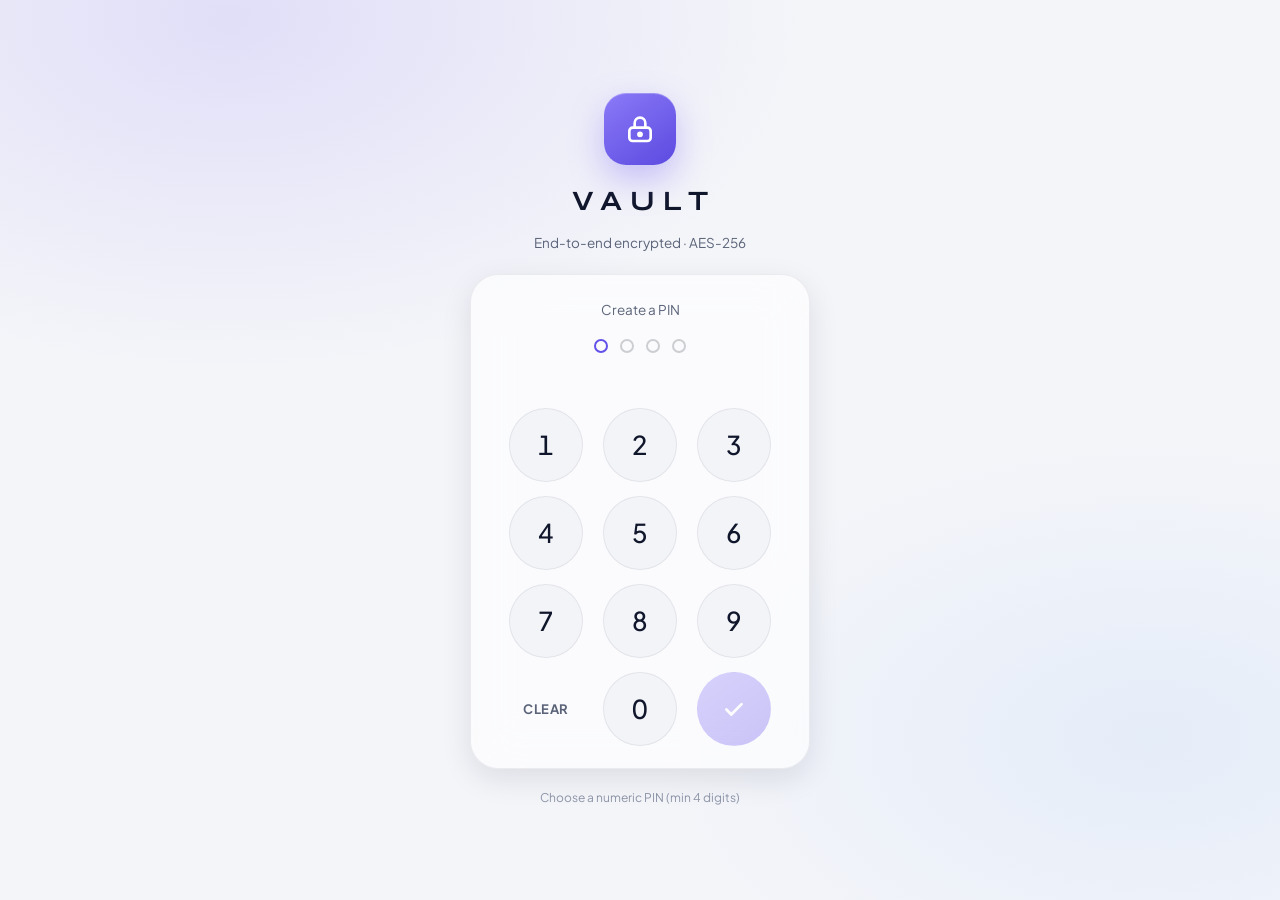
==== commit ad3c4647: "feat: mobile-first redesign with elegant, touch-friendly UI - Rewrite stylesheet as a mobile-first d" ====
--- a/index.html
+++ b/index.html
@@ -4,8 +4,9 @@
 <head>
   <meta charset="UTF-8">
   <meta name="viewport"
-    content="width=device-width,initial-scale=1,maximum-scale=1,user-scalable=no,viewport-fit=cover">
-  <meta name="theme-color" content="#0a0b10">
+    content="width=device-width,initial-scale=1,maximum-scale=1,user-scalable=no,viewport-fit=cover,interactive-widget=resizes-content">
+  <meta name="theme-color" content="#0b0c11">
+  <meta name="color-scheme" content="dark light">
   <meta name="mobile-web-app-capable" content="yes">
   <meta name="apple-mobile-web-app-capable" content="yes">
   <meta name="apple-mobile-web-app-status-bar-style" content="black-translucent">
@@ -16,88 +17,100 @@
   <link rel="apple-touch-icon" href="icons/icon-192.png">
   <link rel="manifest" href="manifest.json">
   <link rel="preconnect" href="https://fonts.googleapis.com">
+  <link rel="preconnect" href="https://fonts.gstatic.com" crossorigin>
   <link
-    href="https://fonts.googleapis.com/css2?family=DM+Mono:wght@400;500&family=Syne:wght@400;500;600;700&display=swap"
+    href="https://fonts.googleapis.com/css2?family=DM+Mono:wght@400;500&family=Plus+Jakarta+Sans:wght@400;500;600;700;800&family=Syne:wght@700&display=swap"
     rel="stylesheet">
   <style>
     /* ═══════════════════════════════════════════════
-   VAULT — Premium Edition styles
-   ═══════════════════════════════════════════════ */
+       VAULT — mobile-first design system
+       ═══════════════════════════════════════════════ */
     :root {
-      --bg: #0a0b10;
-      --bg-rgb: 10, 11, 16;
-      --s1: #111219;
-      --s1-rgb: 17, 18, 25;
-      --s2: #181a24;
-      --s2-rgb: 24, 26, 36;
-      --s3: #22242f;
-      --s3-rgb: 34, 36, 47;
-      --s4: #2b2e3d;
-      --s4-rgb: 43, 46, 61;
-      --b1: rgba(255, 255, 255, .05);
-      --b2: rgba(255, 255, 255, .09);
-      --b3: rgba(255, 255, 255, .15);
-      --tx: #e8ecf5;
-      --muted: #737891;
-      --faint: #464b62;
+      --bg: #0b0c11;
+      --bg-rgb: 11, 12, 17;
+      --s1: #13141b;
+      --s1-rgb: 19, 20, 27;
+      --s2: #1a1c25;
+      --s2-rgb: 26, 28, 37;
+      --s3: #232532;
+      --s3-rgb: 35, 37, 50;
+      --s4: #2d3040;
+      --b1: rgba(255, 255, 255, .06);
+      --b2: rgba(255, 255, 255, .10);
+      --b3: rgba(255, 255, 255, .18);
+      --tx: #eceef6;
+      --muted: #9095ab;
+      --faint: #5f647b;
       --ac: #7c6af5;
-      --ac2: #a89cf7;
-      --acbg: rgba(124, 106, 245, .13);
+      --ac2: #b0a5fa;
+      --acbg: rgba(124, 106, 245, .14);
+      --acbd: rgba(124, 106, 245, .38);
+      --ring: rgba(124, 106, 245, .22);
       --green: #4ade80;
-      --gbg: rgba(74, 222, 128, .10);
+      --gbg: rgba(74, 222, 128, .11);
       --red: #f87171;
-      --rbg: rgba(248, 113, 113, .10);
+      --rbg: rgba(248, 113, 113, .11);
       --amber: #fbbf24;
-      --abg: rgba(251, 191, 36, .10);
+      --abg: rgba(251, 191, 36, .11);
       --blue: #60a5fa;
-      --bbg: rgba(96, 165, 250, .10);
+      --bbg: rgba(96, 165, 250, .11);
       --cyan: #22d3ee;
-      --r: 10px;
-      --r2: 14px;
-      --r3: 20px;
-      --mono: 'DM Mono', monospace;
-      --sans: 'Syne', sans-serif;
+      --on-ac: #ffffff;
+      --shadow-1: 0 1px 2px rgba(0, 0, 0, .3);
+      --shadow-2: 0 10px 30px rgba(0, 0, 0, .35);
+      --shadow-3: 0 24px 60px rgba(0, 0, 0, .55);
+      --scrim: rgba(4, 5, 9, .62);
+      --r: 12px;
+      --r2: 16px;
+      --r3: 22px;
+      --mono: 'DM Mono', ui-monospace, monospace;
+      --sans: 'Plus Jakarta Sans', system-ui, -apple-system, 'Segoe UI', Roboto, sans-serif;
+      --brand: 'Syne', var(--sans);
       --sbt: env(safe-area-inset-bottom, 0px);
       --stt: env(safe-area-inset-top, 0px);
-      --glow-pw: rgba(124, 106, 245, .18);
-      --glow-bm: rgba(96, 165, 250, .18);
-      --glow-nt: rgba(251, 191, 36, .18);
-      --glow-td: rgba(74, 222, 128, .18);
+      --gutter: max(16px, calc((100vw - 720px) / 2));
+      --nav-h: 66px;
+      --ease: cubic-bezier(.22, .68, 0, 1);
+      --ease-out: cubic-bezier(.16, 1, .3, 1);
+      --spring: cubic-bezier(.34, 1.56, .64, 1);
+      color-scheme: dark;
     }
 
     :root.light-theme {
-      --bg: #f8fafc;
-      --bg-rgb: 248, 250, 252;
+      --bg: #f4f5f9;
+      --bg-rgb: 244, 245, 249;
       --s1: #ffffff;
       --s1-rgb: 255, 255, 255;
-      --s2: #f1f5f9;
-      --s2-rgb: 241, 245, 249;
-      --s3: #e2e8f0;
-      --s3-rgb: 226, 232, 240;
-      --s4: #cbd5e1;
-      --s4-rgb: 203, 213, 225;
-      --b1: rgba(0, 0, 0, .05);
-      --b2: rgba(0, 0, 0, .09);
-      --b3: rgba(0, 0, 0, .15);
-      --tx: #0f172a;
-      --muted: #64748b;
-      --faint: #94a3b8;
-      --ac: #6366f1;
-      --ac2: #4f46e5;
-      --acbg: rgba(99, 102, 241, .13);
-      --green: #16a34a;
-      --gbg: rgba(34, 197, 94, .10);
+      --s2: #f0f2f7;
+      --s2-rgb: 240, 242, 247;
+      --s3: #e5e8f0;
+      --s3-rgb: 229, 232, 240;
+      --s4: #d5d9e3;
+      --b1: rgba(15, 23, 42, .07);
+      --b2: rgba(15, 23, 42, .11);
+      --b3: rgba(15, 23, 42, .2);
+      --tx: #10162b;
+      --muted: #5a6378;
+      --faint: #8d95a8;
+      --ac: #6352e8;
+      --ac2: #5242d6;
+      --acbg: rgba(99, 82, 232, .10);
+      --acbd: rgba(99, 82, 232, .35);
+      --ring: rgba(99, 82, 232, .18);
+      --green: #15803d;
+      --gbg: rgba(22, 163, 74, .10);
       --red: #dc2626;
-      --rbg: rgba(239, 68, 68, .10);
-      --amber: #d97706;
-      --abg: rgba(245, 158, 11, .10);
+      --rbg: rgba(220, 38, 38, .08);
+      --amber: #b45309;
+      --abg: rgba(217, 119, 6, .10);
       --blue: #2563eb;
-      --bbg: rgba(59, 130, 246, .10);
+      --bbg: rgba(37, 99, 235, .09);
       --cyan: #0891b2;
-      --glow-pw: rgba(99, 102, 241, .18);
-      --glow-bm: rgba(59, 130, 246, .18);
-      --glow-nt: rgba(245, 158, 11, .18);
-      --glow-td: rgba(34, 197, 94, .18);
+      --shadow-1: 0 1px 2px rgba(15, 23, 42, .06);
+      --shadow-2: 0 10px 30px rgba(15, 23, 42, .10);
+      --shadow-3: 0 24px 60px rgba(15, 23, 42, .18);
+      --scrim: rgba(15, 23, 42, .38);
+      color-scheme: light;
     }
 
     *,
@@ -114,25 +127,52 @@
       background: var(--bg);
       overscroll-behavior: none;
       touch-action: manipulation;
-      -ms-touch-action: manipulation;
+      -webkit-text-size-adjust: 100%;
     }
 
     body {
       font-family: var(--sans);
+      font-size: 15px;
+      line-height: 1.45;
       color: var(--tx);
       background: var(--bg);
+      height: 100vh;
       height: 100dvh;
       width: 100%;
-      margin: 0 auto;
       display: flex;
       flex-direction: column;
       overflow: hidden;
       padding-top: var(--stt);
-      touch-action: manipulation;
+      -webkit-font-smoothing: antialiased;
+      -moz-osx-font-smoothing: grayscale;
+    }
+
+    button,
+    input,
+    select,
+    textarea {
+      font: inherit;
+      color: inherit;
+    }
+
+    button {
+      cursor: pointer;
+      background: none;
+      border: 0;
+    }
+
+    svg {
+      flex-shrink: 0;
+    }
+
+    :focus-visible {
+      outline: 2px solid var(--ac);
+      outline-offset: 2px;
     }
 
     ::-webkit-scrollbar {
-      width: 3px;
+      width: 4px;
+      height: 4px;
     }
 
     ::-webkit-scrollbar-thumb {
@@ -140,147 +180,114 @@
       border-radius: 99px;
     }
 
-    /* ── LOCK ───────────────────────────────── */
+    ::selection {
+      background: var(--acbg);
+    }
+
+    /* ── LOCK SCREEN ────────────────────────────── */
     #lock {
       position: fixed;
       inset: 0;
+      z-index: 3000;
       background: var(--bg);
-      z-index: 900;
       display: flex;
       flex-direction: column;
       align-items: center;
       justify-content: center;
-      gap: 18px;
-      padding: 36px 24px;
-      transition: opacity .45s cubic-bezier(.22,.68,0,1), transform .45s cubic-bezier(.22,.68,0,1);
-      overflow: hidden;
-    }
-
-    /* Animated mesh gradient background */
+      justify-content: safe center;
+      gap: 20px;
+      padding: calc(var(--stt) + 28px) 20px calc(var(--sbt) + 28px);
+      overflow-x: hidden;
+      overflow-y: auto;
+      transition: opacity .45s var(--ease), transform .45s var(--ease), visibility 0s linear 0s;
+    }
+
     #lock::before {
       content: '';
-      position: absolute;
-      inset: -50%;
+      position: fixed;
+      inset: -30%;
       background:
-        radial-gradient(ellipse at 25% 20%, rgba(124, 106, 245, .12) 0%, transparent 50%),
-        radial-gradient(ellipse at 75% 60%, rgba(96, 165, 250, .08) 0%, transparent 50%),
-        radial-gradient(ellipse at 50% 80%, rgba(168, 85, 247, .06) 0%, transparent 50%),
-        radial-gradient(ellipse at 20% 70%, rgba(74, 222, 128, .04) 0%, transparent 40%);
-      animation: meshDrift 12s ease-in-out infinite;
+        radial-gradient(40% 35% at 30% 20%, rgba(124, 106, 245, .16), transparent 70%),
+        radial-gradient(35% 30% at 75% 70%, rgba(96, 165, 250, .10), transparent 70%);
+      animation: meshDrift 18s ease-in-out infinite;
       z-index: -1;
       pointer-events: none;
     }
 
     @keyframes meshDrift {
-      0%, 100% { transform: translate(0, 0) rotate(0deg) scale(1); }
-      25% { transform: translate(3%, -4%) rotate(1deg) scale(1.03); }
-      50% { transform: translate(-2%, 3%) rotate(-0.5deg) scale(1.01); }
-      75% { transform: translate(4%, 2%) rotate(0.8deg) scale(1.04); }
-    }
-
-    /* Floating particle accents */
-    #lock::after {
-      content: '';
-      position: absolute;
-      width: 200px;
-      height: 200px;
-      border-radius: 50%;
-      background: radial-gradient(circle, rgba(124, 106, 245, .06) 0%, transparent 70%);
-      top: 15%;
-      right: -40px;
-      animation: floatOrb 8s ease-in-out infinite;
-      pointer-events: none;
-      z-index: -1;
-    }
-
-    @keyframes floatOrb {
-      0%, 100% { transform: translateY(0) scale(1); opacity: .6; }
-      50% { transform: translateY(-30px) scale(1.15); opacity: 1; }
+      0%, 100% { transform: translate(0, 0) scale(1); }
+      50% { transform: translate(3%, -3%) scale(1.05); }
     }
 
     #lock.gone {
       opacity: 0;
-      transform: scale(1.06);
+      transform: scale(1.04);
       pointer-events: none;
-    }
-
-    /* Glassmorphism PIN card */
-    .lock-card {
-      background: rgba(var(--s1-rgb), .55);
-      backdrop-filter: blur(24px);
-      -webkit-backdrop-filter: blur(24px);
-      border: 1px solid rgba(124, 106, 245, .12);
-      border-radius: 24px;
-      padding: 28px 24px;
+      visibility: hidden;
+      transition: opacity .45s var(--ease), transform .45s var(--ease), visibility 0s linear .45s;
+    }
+
+    #lock-header {
       display: flex;
       flex-direction: column;
       align-items: center;
-      gap: 14px;
-      width: 100%;
-      max-width: 340px;
-      box-shadow:
-        0 8px 32px rgba(0, 0, 0, .4),
-        0 0 0 1px rgba(255, 255, 255, .03),
-        inset 0 1px 0 rgba(255, 255, 255, .04);
-      animation: cardAppear .6s cubic-bezier(.22,.68,0,1);
-    }
-
-    @keyframes cardAppear {
-      from { opacity: 0; transform: translateY(20px) scale(.96); }
-      to { opacity: 1; transform: translateY(0) scale(1); }
+      gap: 10px;
+      text-align: center;
     }
 
     .lock-glyph {
       width: 72px;
       height: 72px;
-      background: rgba(124, 106, 245, .08);
-      border-radius: 50%;
-      display: flex;
-      align-items: center;
-      justify-content: center;
-      font-size: 34px;
-      border: 1.5px solid rgba(124, 106, 245, .22);
-      animation: pulse 3s ease-in-out infinite;
+      border-radius: 22px;
+      display: grid;
+      place-items: center;
+      color: #fff;
+      background: linear-gradient(145deg, #8b7af7, #5b4ae0);
+      box-shadow: 0 14px 34px rgba(124, 106, 245, .38), inset 0 1px 0 rgba(255, 255, 255, .25);
       position: relative;
     }
 
-    .lock-glyph::after {
-      content: '';
-      position: absolute;
-      inset: -6px;
-      border-radius: 50%;
-      border: 1px solid rgba(124, 106, 245, .08);
-      animation: ringPulse 3s ease-in-out infinite;
-    }
-
-    @keyframes ringPulse {
-      0%, 100% { transform: scale(1); opacity: .5; }
-      50% { transform: scale(1.12); opacity: 0; }
-    }
-
-    @keyframes pulse {
-      0%, 100% { box-shadow: 0 0 0 0 rgba(124, 106, 245, .25); }
-      50% { box-shadow: 0 0 0 14px rgba(124, 106, 245, 0); }
+    .lock-glyph svg {
+      width: 32px;
+      height: 32px;
+    }
+
+    .lock-glyph.sm {
+      width: 56px;
+      height: 56px;
+      border-radius: 18px;
+    }
+
+    .lock-glyph.sm svg {
+      width: 26px;
+      height: 26px;
     }
 
     .lock-wm {
-      font-size: 26px;
+      font-family: var(--brand);
+      font-size: 28px;
       font-weight: 700;
-      letter-spacing: 5px;
+      letter-spacing: .28em;
       text-transform: uppercase;
+      margin-right: -.28em;
+      margin-top: 6px;
+    }
+
+    .lock-sub {
+      font-size: 13.5px;
+      color: var(--muted);
       text-align: center;
-    }
-
-    .lock-sub {
-      font-size: 13px;
-      color: var(--muted);
-      text-align: center;
-      line-height: 1.7;
-      max-width: 280px;
+      line-height: 1.6;
+      max-width: 290px;
+    }
+
+    .lock-title {
+      font-size: 19px;
+      font-weight: 700;
     }
 
     .lock-hint {
-      font-size: 11px;
+      font-size: 12px;
       color: var(--faint);
       text-align: center;
       max-width: 300px;
@@ -294,175 +301,169 @@
       font-weight: 600;
     }
 
-    /* ── PIN DOTS ────────────────────────────── */
+    .lock-card {
+      width: 100%;
+      max-width: 340px;
+      padding: 24px 20px 22px;
+      border-radius: 28px;
+      background: rgba(var(--s1-rgb), .62);
+      backdrop-filter: blur(24px);
+      -webkit-backdrop-filter: blur(24px);
+      border: 1px solid var(--b1);
+      box-shadow: var(--shadow-2);
+      animation: cardAppear .6s var(--ease);
+    }
+
+    #pin-entry {
+      display: flex;
+      flex-direction: column;
+      align-items: center;
+      gap: 14px;
+      width: 100%;
+    }
+
+    @keyframes cardAppear {
+      from { opacity: 0; transform: translateY(16px) scale(.97); }
+      to { opacity: 1; transform: none; }
+    }
+
+    /* PIN dots */
     .pin-dots {
       display: flex;
-      gap: 13px;
+      flex-wrap: wrap;
+      gap: 12px;
       justify-content: center;
       align-items: center;
-      min-height: 26px;
-      margin: 4px 0;
+      min-height: 24px;
+      max-width: 260px;
     }
 
     .pin-dot {
-      width: 16px;
-      height: 16px;
+      width: 14px;
+      height: 14px;
       border-radius: 50%;
       border: 2px solid var(--b3);
-      background: transparent;
-      transition: background .15s cubic-bezier(.34,1.56,.64,1), border-color .15s, transform .25s cubic-bezier(.34,1.56,.64,1), box-shadow .25s;
+      transition: background .15s, border-color .15s, transform .25s var(--spring);
     }
 
     .pin-dot.filled {
       background: var(--ac);
       border-color: var(--ac);
-      transform: scale(1.2);
-      box-shadow: 0 0 12px rgba(124, 106, 245, .4);
-      animation: dotPop .3s cubic-bezier(.34,1.56,.64,1);
+      transform: scale(1.1);
+      animation: dotPop .3s var(--spring);
     }
 
     @keyframes dotPop {
-      0% { transform: scale(.5); opacity: .5; }
-      60% { transform: scale(1.35); }
-      100% { transform: scale(1.2); opacity: 1; }
+      0% { transform: scale(.5); }
+      60% { transform: scale(1.3); }
+      100% { transform: scale(1.1); }
     }
 
     .pin-dot.cursor {
       border-color: var(--ac);
-      animation: dotblink .9s ease-in-out infinite;
+      animation: dotblink 1s ease-in-out infinite;
     }
 
     @keyframes dotblink {
       0%, 100% { opacity: 1 }
-      50% { opacity: .3 }
+      50% { opacity: .35 }
     }
 
     @keyframes dotshake {
       0%, 100% { transform: translateX(0) }
-      15%, 55% { transform: translateX(-5px) }
-      35%, 75% { transform: translateX(5px) }
-    }
-
-    .pin-dots.shake .pin-dot {
+      15%, 55% { transform: translateX(-6px) }
+      35%, 75% { transform: translateX(6px) }
+    }
+
+    .pin-dots.shake {
       animation: dotshake .4s ease;
     }
 
     .pin-dots.shake .pin-dot.filled {
       background: var(--red);
       border-color: var(--red);
-      box-shadow: 0 0 12px rgba(248, 113, 113, .4);
-    }
-
-    /* ── NUMPAD ─────────────────────────────── */
+    }
+
+    /* Numpad */
     .numpad {
+      --key: clamp(62px, 19vw, 74px);
       display: grid;
-      grid-template-columns: repeat(3, 68px);
-      gap: 12px;
+      grid-template-columns: repeat(3, var(--key));
+      gap: 14px 20px;
       justify-content: center;
-      margin: 0 auto;
+      margin-top: 4px;
     }
 
     .nk {
-      width: 68px;
-      height: 68px;
+      width: var(--key);
+      height: var(--key);
       border-radius: 50%;
-      background: rgba(var(--s2-rgb), .7);
-      backdrop-filter: blur(8px);
-      -webkit-backdrop-filter: blur(8px);
-      border: 1px solid rgba(255, 255, 255, .07);
-      font-size: 24px;
+      display: grid;
+      place-items: center;
+      background: rgba(var(--s2-rgb), .85);
+      border: 1px solid var(--b1);
+      font-size: 26px;
       font-weight: 500;
+      font-variant-numeric: tabular-nums;
       color: var(--tx);
       cursor: pointer;
-      display: flex;
-      align-items: center;
-      justify-content: center;
-      transition: background .12s, transform .15s cubic-bezier(.34,1.56,.64,1), box-shadow .15s, border-color .15s;
       user-select: none;
-      -webkit-tap-highlight-color: transparent;
-      font-family: var(--mono);
-      box-shadow: 0 2px 8px rgba(0,0,0,.15);
-      position: relative;
-      overflow: hidden;
-    }
-
-    /* Ripple effect */
-    .nk::after {
-      content: '';
-      position: absolute;
-      inset: 0;
-      border-radius: 50%;
-      background: radial-gradient(circle, rgba(124, 106, 245, .3) 0%, transparent 70%);
-      opacity: 0;
-      transform: scale(0);
-      transition: opacity .4s, transform .4s;
-    }
-
-    .nk:active::after {
-      opacity: 1;
-      transform: scale(2.5);
-      transition: opacity 0s, transform 0s;
+      -webkit-user-select: none;
+      transition: background .12s, transform .15s var(--spring), border-color .15s;
     }
 
     .nk:active {
       background: var(--s3);
-      transform: scale(.88);
-      border-color: rgba(124, 106, 245, .2);
-    }
-
-    .nk:hover {
-      background: rgba(var(--s3-rgb), .8);
-      border-color: rgba(255, 255, 255, .1);
+      transform: scale(.9);
+      border-color: var(--acbd);
+    }
+
+    @media (hover: hover) {
+      .nk:hover {
+        background: var(--s3);
+      }
     }
 
     .nk.nk-back {
-      font-size: 20px;
-      color: var(--muted);
+      font-size: 13px;
+      font-weight: 700;
+      letter-spacing: .04em;
+      color: var(--muted);
+      background: transparent;
+      border-color: transparent;
     }
 
     .nk.nk-submit {
-      background: linear-gradient(135deg, var(--ac), #9b8afb);
-      border-color: rgba(124, 106, 245, .4);
+      background: linear-gradient(145deg, #8b7af7, #6553ea);
+      border-color: transparent;
       color: #fff;
-      font-size: 22px;
-      box-shadow: 0 4px 16px rgba(124, 106, 245, .4), 0 0 0 0 rgba(124, 106, 245, .15);
-    }
-
-    .nk.nk-submit:active {
-      background: linear-gradient(135deg, var(--ac2), var(--ac));
-      transform: scale(.88);
+      box-shadow: 0 8px 22px rgba(124, 106, 245, .38);
+    }
+
+    .nk.nk-submit svg {
+      width: 26px;
+      height: 26px;
     }
 
     .nk.nk-submit.dim {
-      opacity: .3;
+      opacity: .32;
       pointer-events: none;
       box-shadow: none;
     }
 
-    .nk.nk-empty {
-      background: transparent;
-      border: none;
-      box-shadow: none;
-      pointer-events: none;
-    }
-
-    .nk.nk-empty::after {
-      display: none;
-    }
-
-    /* ── LOCKOUT BLOCK ────────────────────────── */
+    /* Lockout */
     .lock-blocked {
       display: none;
       flex-direction: column;
       align-items: center;
       gap: 6px;
+      width: 100%;
+      max-width: 340px;
+      padding: 24px 20px;
+      text-align: center;
       background: var(--rbg);
-      border: 1px solid rgba(248, 113, 113, .2);
-      border-radius: var(--r2);
-      padding: 20px 28px;
-      text-align: center;
-      width: 100%;
-      max-width: 300px;
+      border: 1px solid rgba(248, 113, 113, .22);
+      border-radius: var(--r3);
     }
 
     .lock-blocked.show {
@@ -470,95 +471,58 @@
     }
 
     .lb-ico {
-      font-size: 28px;
+      width: 48px;
+      height: 48px;
+      border-radius: 16px;
+      display: grid;
+      place-items: center;
+      background: var(--rbg);
+      color: var(--red);
+      margin-bottom: 4px;
     }
 
     .lb-title {
-      font-size: 14px;
+      font-size: 15px;
       font-weight: 700;
       color: var(--red);
     }
 
     .lb-timer {
-      font-size: 36px;
-      font-weight: 700;
+      font-size: 40px;
+      font-weight: 600;
       color: var(--red);
       font-family: var(--mono);
-      letter-spacing: 3px;
+      letter-spacing: 2px;
     }
 
     .lb-sub {
-      font-size: 11px;
-      color: var(--muted);
-    }
-
-    .lb-pw-wrap {
-      display: flex;
+      font-size: 12px;
+      color: var(--muted);
+    }
+
+    #lb-sq-section {
+      display: flex;
+      width: 100%;
+      margin-top: 12px;
       flex-direction: column;
-      align-items: center;
-      gap: 8px;
-      width: 100%;
-      max-width: 300px;
-      margin-top: 6px;
-    }
-
-    .lb-pw-wrap .fl {
-      font-size: 11px;
+      gap: 10px;
+    }
+
+    .lb-sq-label {
+      font-size: 12px;
       font-weight: 600;
-      color: var(--faint);
-      letter-spacing: .3px;
-      text-transform: uppercase;
-    }
-
-    .lb-pw-input {
-      width: 100%;
-      background: var(--s2);
-      border: 1px solid var(--b2);
-      border-radius: var(--r);
-      padding: 12px 14px;
-      font-size: 14px;
-      color: var(--tx);
-      font-family: var(--mono);
-      outline: none;
+      color: var(--muted);
       text-align: center;
-      transition: border-color .2s;
-      -webkit-appearance: none;
-    }
-
-    .lb-pw-input:focus {
-      border-color: var(--ac);
-    }
-
-    .lb-pw-input.shake {
-      animation: dotshake .4s ease;
-    }
-
-    .lb-pw-btn {
-      width: 100%;
-      padding: 11px;
-      background: var(--ac);
-      color: #fff;
-      border: none;
-      border-radius: var(--r);
-      font-size: 13px;
-      font-weight: 700;
-      font-family: var(--sans);
-      cursor: pointer;
-      transition: opacity .15s;
-    }
-
-    .lb-pw-btn:active {
-      opacity: .8;
-    }
-
-    /* ── BIOMETRIC SECTION ────────────────────── */
+    }
+
+    /* Biometric */
     .bio-section {
       display: none;
       flex-direction: column;
       align-items: center;
-      gap: 10px;
+      gap: 12px;
       width: 100%;
-      max-width: 300px;
+      max-width: 340px;
     }
 
     .bio-section.show {
@@ -568,13 +532,13 @@
     .bio-divider {
       display: flex;
       align-items: center;
-      gap: 10px;
+      gap: 12px;
       width: 100%;
       color: var(--faint);
       font-size: 11px;
-      font-weight: 600;
+      font-weight: 700;
       text-transform: uppercase;
-      letter-spacing: .5px;
+      letter-spacing: .08em;
     }
 
     .bio-divider::before,
@@ -587,547 +551,577 @@
 
     .bio-btn {
       width: 100%;
-      padding: 14px;
+      height: 52px;
+      display: flex;
+      align-items: center;
+      justify-content: center;
+      gap: 10px;
+      border-radius: var(--r2);
+      background: var(--s1);
+      border: 1px solid var(--b2);
+      font-size: 15px;
+      font-weight: 600;
+      color: var(--tx);
+      transition: background .15s, border-color .15s, transform .15s;
+    }
+
+    .bio-btn:active {
+      transform: scale(.98);
+      background: var(--s2);
+    }
+
+    .bio-ico {
+      color: var(--ac2);
+    }
+
+    #forgot-link {
+      text-align: center;
+    }
+
+    .forgot-link {
+      display: inline-flex;
+      align-items: center;
+      gap: 6px;
+      min-height: 40px;
+      padding: 0 16px;
+      font-size: 13px;
+      font-weight: 600;
+      color: var(--ac2);
+      border-radius: 99px;
+      cursor: pointer;
+      transition: background .15s;
+    }
+
+    .forgot-link:active,
+    .forgot-link:hover {
+      background: var(--acbg);
+    }
+
+    /* Recovery panels */
+    #sq-recovery,
+    #sq-setup {
+      flex-direction: column;
+      align-items: center;
+      gap: 14px;
+      width: 100%;
+      max-width: 360px;
+    }
+
+    .sq-panel {
+      width: 100%;
+      padding: 18px;
+      display: flex;
+      flex-direction: column;
+      gap: 12px;
+      background: var(--s1);
+      border: 1px solid var(--b1);
+      border-radius: var(--r3);
+    }
+
+    .sq-panel-title {
+      font-size: 14px;
+      font-weight: 700;
+      text-align: center;
+    }
+
+    .sq-question {
+      font-size: 14px;
+      color: var(--amber);
+      text-align: center;
+      font-weight: 600;
+      line-height: 1.5;
+      padding: 12px;
+      background: var(--abg);
+      border-radius: var(--r);
+    }
+
+    .sq-input {
+      width: 100%;
+      height: 50px;
+      padding: 0 14px;
+      font-size: 16px;
+      text-align: center;
+      color: var(--tx);
       background: var(--s2);
       border: 1px solid var(--b2);
-      border-radius: var(--r2);
-      font-size: 14px;
+      border-radius: var(--r);
+      outline: none;
+      transition: border-color .2s, box-shadow .2s;
+    }
+
+    .sq-input:focus {
+      border-color: var(--ac);
+      box-shadow: 0 0 0 4px var(--ring);
+    }
+
+    .sq-input.shake {
+      animation: dotshake .4s ease;
+    }
+
+    .sq-btn {
+      width: 100%;
+      height: 50px;
+      border-radius: var(--r);
+      background: var(--ac);
+      color: var(--on-ac);
+      font-size: 15px;
+      font-weight: 700;
+      transition: opacity .15s, transform .15s;
+    }
+
+    .sq-btn:active {
+      transform: scale(.98);
+      opacity: .9;
+    }
+
+    .sq-back {
+      min-height: 40px;
+      display: inline-flex;
+      align-items: center;
+      padding: 0 12px;
+      font-size: 13px;
       font-weight: 600;
-      color: var(--tx);
-      font-family: var(--sans);
+      color: var(--muted);
       cursor: pointer;
-      display: flex;
-      align-items: center;
-      justify-content: center;
-      gap: 10px;
-      transition: background .15s, border-color .15s;
-    }
-
-    .bio-btn:active {
-      background: var(--s3);
-    }
-
-    .bio-btn:hover {
-      border-color: var(--ac);
-    }
-
-    .bio-ico {
-      font-size: 22px;
-    }
-
-    /* ── STATUS BAR ─────────────────────────────── */
+      border-radius: 99px;
+    }
+
+    .sq-back:hover {
+      color: var(--ac2);
+    }
+
+    .step-badge {
+      font-size: 11px;
+      font-weight: 700;
+      padding: 4px 12px;
+      border-radius: 99px;
+      background: var(--acbg);
+      color: var(--ac2);
+      letter-spacing: .06em;
+    }
+
+    /* ── APP BAR ────────────────────────────────── */
     #statusbar {
       flex-shrink: 0;
-      background: rgba(var(--s1-rgb), .88);
-      backdrop-filter: blur(10px);
-      -webkit-backdrop-filter: blur(10px);
-      border-bottom: 1px solid var(--b1);
-      padding: 12px 20px;
+      position: relative;
       display: flex;
       align-items: center;
       justify-content: space-between;
-      gap: 8px;
-      position: relative;
-    }
-
-    /* Auto-lock progress bar */
+      gap: 12px;
+      min-height: 60px;
+      padding: 8px var(--gutter);
+    }
+
     #autolock-bar {
       position: absolute;
+      left: 0;
       bottom: 0;
-      left: 0;
       height: 2px;
       background: linear-gradient(90deg, var(--ac), var(--ac2));
       border-radius: 0 99px 99px 0;
-      transition: width .5s linear;
-      z-index: 2;
-      opacity: .6;
+      opacity: .55;
+      pointer-events: none;
     }
 
     #autolock-bar.urgent {
       background: linear-gradient(90deg, var(--red), var(--amber));
       opacity: 1;
-      height: 2px;
     }
 
     .sb-l {
       display: flex;
       align-items: center;
       gap: 10px;
+      min-width: 0;
     }
 
     .sb-logo {
-      font-size: 18px;
-      font-weight: 700;
-      letter-spacing: -.5px;
+      display: flex;
+      align-items: center;
+      gap: 10px;
+      font-size: 19px;
+      font-weight: 800;
+      letter-spacing: -.02em;
+    }
+
+    .sb-mark {
+      width: 32px;
+      height: 32px;
+      border-radius: 10px;
+      display: grid;
+      place-items: center;
+      color: #fff;
+      background: linear-gradient(145deg, #8b7af7, #5b4ae0);
+      box-shadow: 0 4px 12px rgba(124, 106, 245, .3);
+    }
+
+    .sb-mark svg {
+      width: 17px;
+      height: 17px;
     }
 
     .sync-badge {
-      display: flex;
-      align-items: center;
-      gap: 5px;
-      font-size: 11px;
-      padding: 3px 9px;
+      display: inline-flex;
+      align-items: center;
+      gap: 6px;
+      height: 28px;
+      padding: 0 10px;
       border-radius: 99px;
+      font-size: 12px;
       font-weight: 600;
-      transition: all .3s;
-    }
-
-    .sync-badge.offline {
-      background: var(--s3);
-      color: var(--muted);
+      white-space: nowrap;
       border: 1px solid var(--b1);
+      background: var(--s2);
+      color: var(--muted);
+      cursor: pointer;
+      transition: background .3s, color .3s, border-color .3s;
     }
 
     .sync-badge.syncing {
       background: var(--abg);
       color: var(--amber);
-      border: 1px solid rgba(251, 191, 36, .2);
-    }
-
-    .syncing .sdot {
-      animation: syncSpin .8s linear infinite;
-    }
-
-    @keyframes syncSpin {
-      from { transform: rotate(0deg); }
-      to { transform: rotate(360deg); }
+      border-color: transparent;
     }
 
     .sync-badge.synced {
       background: var(--gbg);
       color: var(--green);
-      border: 1px solid rgba(74, 222, 128, .2);
-      animation: syncPulse .5s ease;
-    }
-
-    @keyframes syncPulse {
-      0% { transform: scale(1); }
-      50% { transform: scale(1.08); }
-      100% { transform: scale(1); }
+      border-color: transparent;
     }
 
     .sync-badge.error {
       background: var(--rbg);
       color: var(--red);
-      border: 1px solid rgba(248, 113, 113, .2);
+      border-color: transparent;
     }
 
     .sync-badge.noconfig {
-      background: var(--s3);
       color: var(--faint);
-      border: 1px solid var(--b1);
     }
 
     .sdot {
-      width: 6px;
-      height: 6px;
+      width: 7px;
+      height: 7px;
       border-radius: 50%;
       background: currentColor;
       flex-shrink: 0;
     }
 
+    .syncing .sdot {
+      animation: blink 1s ease-in-out infinite;
+    }
+
     @keyframes blink {
       0%, 100% { opacity: 1 }
-      50% { opacity: .15 }
+      50% { opacity: .2 }
     }
 
     .sb-r {
       display: flex;
-      gap: 10px;
+      gap: 6px;
+      flex-shrink: 0;
     }
 
     .hbtn {
-      width: 36px;
-      height: 36px;
-      background: rgba(255, 255, 255, 0.03);
-      border: 1px solid var(--b1);
-      border-radius: 10px;
-      display: flex;
-      align-items: center;
-      justify-content: center;
-      cursor: pointer;
-      font-size: 15px;
-      color: var(--muted);
-      transition: all .2s cubic-bezier(0.16, 1, 0.3, 1);
+      width: 40px;
+      height: 40px;
+      border-radius: 12px;
+      display: grid;
+      place-items: center;
+      color: var(--muted);
+      background: transparent;
+      transition: background .2s, color .2s, transform .15s;
+    }
+
+    .hbtn svg {
+      width: 20px;
+      height: 20px;
     }
 
     .hbtn:active {
-      transform: scale(.95);
-    }
-
-    .hbtn:hover {
-      background: var(--acbg);
-      border-color: var(--ac);
-      color: var(--ac2);
-      transform: translateY(-1px) scale(1.05);
-      box-shadow: 0 4px 12px rgba(124, 106, 245, 0.15);
+      transform: scale(.92);
+      background: var(--s2);
+    }
+
+    @media (hover: hover) {
+      .hbtn:hover {
+        background: var(--s2);
+        color: var(--tx);
+      }
     }
 
     /* ── DRIVE BANNER ───────────────────────────── */
     #drive-banner {
       flex-shrink: 0;
-      background: rgba(96, 165, 250, .08);
-      border-bottom: 1px solid rgba(96, 165, 250, .14);
-      padding: 10px 14px;
       display: none;
       align-items: center;
-      gap: 10px;
-      cursor: default;
+      gap: 12px;
+      margin: 8px var(--gutter) 12px;
+      padding: 10px 8px 10px 14px;
+      border-radius: var(--r2);
+      background: var(--bbg);
+      border: 1px solid rgba(96, 165, 250, .16);
     }
 
     #drive-banner.show {
       display: flex;
+    }
+
+    .db-ico {
+      color: var(--blue);
+      display: grid;
     }
 
     #db-msg {
       flex: 1;
-      font-size: 12px;
-      color: var(--blue);
-      font-weight: 500;
+      min-width: 0;
+      font-size: 13px;
+      color: var(--tx);
+      line-height: 1.4;
     }
 
     .db-connect {
-      font-size: 12px;
+      height: 34px;
+      padding: 0 14px;
+      display: inline-flex;
+      align-items: center;
+      border-radius: 99px;
+      background: var(--blue);
+      color: #fff;
+      font-size: 13px;
       font-weight: 700;
-      color: var(--blue);
+      white-space: nowrap;
       cursor: pointer;
-      padding: 5px 11px;
-      background: var(--bbg);
-      border-radius: 7px;
-      border: 1px solid rgba(96, 165, 250, .2);
-      white-space: nowrap;
     }
 
     .db-close {
-      font-size: 18px;
-      color: var(--faint);
+      width: 34px;
+      height: 34px;
+      display: grid;
+      place-items: center;
+      border-radius: 10px;
+      color: var(--muted);
       cursor: pointer;
       flex-shrink: 0;
-    }
-
-    /* ── TABS ───────────────────────────────────── */
-    #tabs {
-      flex-shrink: 0;
-      background: rgba(var(--s1-rgb), 0.6);
-      backdrop-filter: blur(12px);
-      -webkit-backdrop-filter: blur(12px);
-      border: 1px solid var(--b1);
-      border-radius: 13px;
-      display: flex;
-      padding: 4px;
-      margin: 10px 14px 6px;
-      gap: 4px;
-      overflow-x: auto;
-      -ms-overflow-style: none;
-      scrollbar-width: none;
-    }
-    #tabs::-webkit-scrollbar { display: none; }
-
-    .tab {
-      flex: 1;
-      padding: 7px 16px;
-      text-align: center;
-      font-size: 12px;
-      font-weight: 600;
-      color: var(--muted);
-      cursor: pointer;
-      border: none;
-      border-radius: 9px;
-      background: transparent;
-      transition: all .25s cubic-bezier(0.4, 0, 0.2, 1);
-      letter-spacing: .3px;
-      white-space: nowrap;
-      flex-shrink: 0;
-    }
-
-    .tab:hover {
-      color: var(--tx);
-      background: rgba(255, 255, 255, 0.03);
-    }
-
-    .tab.on {
-      color: #fff;
-      background: var(--ac);
-      font-weight: 700;
-      box-shadow: 0 4px 12px rgba(124, 106, 245, 0.25);
     }
 
     /* ── SEARCH ─────────────────────────────────── */
     #search-row {
       flex-shrink: 0;
-      padding: 9px 14px;
-      background: var(--s1);
-      border-bottom: 1px solid var(--b1);
-      display: flex;
-      gap: 7px;
-      align-items: center;
+      display: flex;
+      flex-wrap: wrap;
+      align-items: flex-start;
+      gap: 10px;
+      padding: 2px var(--gutter) 12px;
+    }
+
+    .sbox-container {
+      position: relative;
+      flex: 1 1 100%;
+      min-width: 0;
     }
 
     .sbox {
-      flex: 1;
       position: relative;
     }
 
     .sico {
       position: absolute;
-      left: 10px;
+      left: 15px;
       top: 50%;
       transform: translateY(-50%);
-      font-size: 14px;
+      display: grid;
       color: var(--faint);
       pointer-events: none;
     }
 
+    .sico svg {
+      width: 19px;
+      height: 19px;
+    }
+
     .sinp {
       width: 100%;
-      background: var(--s3);
-      border: 1px solid var(--b1);
-      border-radius: 9px;
-      padding: 9px 32px 9px 32px;
-      font-size: 13px;
+      height: 50px;
+      padding: 0 46px;
+      font-size: 16px;
       color: var(--tx);
-      font-family: var(--sans);
+      background: var(--s1);
+      border: 1px solid var(--b2);
+      border-radius: var(--r2);
       outline: none;
-      transition: border-color .2s;
       -webkit-appearance: none;
+      appearance: none;
+      transition: border-color .2s, box-shadow .2s;
+    }
+
+    .sinp::placeholder {
+      color: var(--faint);
     }
 
     .sinp:focus {
       border-color: var(--ac);
-      box-shadow: 0 0 0 2px rgba(124, 106, 245, .12);
+      box-shadow: 0 0 0 4px var(--ring);
+    }
+
+    .sinp:focus+#q-clear,
+    .sbox:focus-within .sico {
+      color: var(--ac2);
     }
 
     #q-clear {
       position: absolute;
-      right: 10px;
+      right: 7px;
       top: 50%;
       transform: translateY(-50%);
-      font-size: 13px;
+      width: 36px;
+      height: 36px;
+      padding: 9px;
+      border-radius: 10px;
+      display: none;
+      color: var(--muted);
       cursor: pointer;
-      color: var(--faint);
-      display: none;
+    }
+
+    #q-clear svg {
+      display: block;
+      width: 18px;
+      height: 18px;
+    }
+
+    #q-clear:active {
+      background: var(--s2);
+    }
+
+    .search-chips {
+      display: flex;
+      gap: 8px;
+      flex: 1 1 100%;
     }
 
     .fbtn {
-      padding: 0 11px;
-      height: 36px;
-      background: var(--s3);
-      border: 1px solid var(--b1);
-      border-radius: 9px;
-      font-size: 11px;
-      font-weight: 700;
-      color: var(--muted);
-      cursor: pointer;
+      flex: 1 1 0;
+      min-width: 0;
+      height: 40px;
+      display: inline-flex;
+      align-items: center;
+      justify-content: center;
+      gap: 7px;
+      padding: 0 12px;
+      border-radius: 99px;
+      background: var(--s1);
+      border: 1px solid var(--b2);
+      color: var(--muted);
+      font-size: 13.5px;
+      font-weight: 600;
       white-space: nowrap;
-      font-family: var(--sans);
-      transition: all .15s;
-      letter-spacing: .2px;
+      transition: background .15s, color .15s, border-color .15s, transform .15s;
+    }
+
+    .fbtn svg {
+      width: 16px;
+      height: 16px;
+    }
+
+    .fbtn:active {
+      transform: scale(.96);
     }
 
     .fbtn.on {
       background: var(--acbg);
-      border-color: var(--ac);
+      border-color: var(--acbd);
       color: var(--ac2);
     }
 
-    .fbtn.focused {
+    #fav-btn.on {
+      background: var(--abg);
+      border-color: rgba(251, 191, 36, .4);
+      color: var(--amber);
+    }
+
+    #fav-btn.on svg {
+      fill: currentColor;
+    }
+
+    .fbtn.focused,
+    #fav-btn.focused {
       outline: 2px solid var(--ac);
-      outline-offset: 1.5px;
-      background: var(--acbg) !important;
-      color: var(--ac2) !important;
-      border-color: var(--ac) !important;
-    }
-
-    /* ── PRIORITY BADGE on card ──────────────────── */
-    .bpp {
-      background: rgba(248, 113, 113, .18);
-      color: #f87171;
-      border: 1px solid rgba(248, 113, 113, .28);
-    }
-
-    .bpm {
-      background: rgba(251, 191, 36, .14);
-      color: #fbbf24;
-      border: 1px solid rgba(251, 191, 36, .25);
-    }
-
-    .bpl {
-      background: rgba(96, 165, 250, .12);
-      color: #60a5fa;
-      border: 1px solid rgba(96, 165, 250, .22);
-    }
-
-    /* ── PRIORITY SELECTOR in form ───────────────── */
-    .pri-row {
-      display: flex;
-      gap: 8px;
-    }
-
-    .pricard {
-      flex: 1;
-      padding: 11px 8px;
-      background: var(--s2);
-      border: 1px solid var(--b1);
-      border-radius: var(--r);
-      cursor: pointer;
-      display: flex;
-      align-items: center;
-      justify-content: center;
-      gap: 6px;
-      font-size: 12px;
-      font-weight: 700;
-      color: var(--muted);
-      transition: all .15s;
-    }
-
-    .pricard.on {
-      border-color: var(--ac);
+      outline-offset: 2px;
       background: var(--acbg);
       color: var(--ac2);
-    }
-
-    .pricard.hi.on {
-      border-color: rgba(248, 113, 113, .5);
-      background: rgba(248, 113, 113, .12);
-      color: #f87171;
-    }
-
-    .pricard.med.on {
-      border-color: rgba(251, 191, 36, .5);
-      background: rgba(251, 191, 36, .12);
-      color: #fbbf24;
-    }
-
-    .pricard.lo.on {
-      border-color: rgba(96, 165, 250, .5);
-      background: rgba(96, 165, 250, .12);
-      color: #60a5fa;
-    }
-
-    .prico {
-      font-size: 16px;
-    }
-
-    /* ── TAG FILTER ROW ──────────────────────────── */
-    #tag-filter-row {
-      flex-shrink: 0;
-      background: var(--s1);
-      border-bottom: 1px solid var(--b1);
-      padding: 0 14px 8px;
-      display: flex;
-      flex-direction: column;
-      gap: 6px;
-    }
-
-    .tag-input-wrap {
-      position: relative;
-      display: flex;
-      align-items: center;
-    }
-
-    .tag-sico {
-      position: absolute;
-      left: 10px;
-      top: 50%;
-      transform: translateY(-50%);
-      font-size: 13px;
-      color: var(--faint);
-      pointer-events: none;
-    }
-
-    #tag-q {
-      width: 100%;
-      background: var(--s3);
-      border: 1px solid var(--b1);
-      border-radius: 9px;
-      padding: 8px 30px 8px 30px;
-      font-size: 13px;
-      color: var(--tx);
-      font-family: var(--sans);
-      outline: none;
-      transition: border-color .2s;
-      -webkit-appearance: none;
-    }
-
-    #tag-q:focus {
-      border-color: var(--b2);
-    }
-
-    #tag-q-clear {
-      position: absolute;
-      right: 10px;
-      font-size: 13px;
-      cursor: pointer;
-      color: var(--faint);
-      display: none;
-    }
-
-    /* Advanced Search Suggestions Dropdown */
-    .sbox-container {
-      position: relative;
-      flex: 1;
-    }
-
+      border-color: var(--ac);
+    }
+
+    /* Suggestions */
     #search-suggestions {
       display: none;
       position: absolute;
       top: calc(100% + 8px);
       left: 0;
       right: 0;
-      background: rgba(var(--s3-rgb), 0.93);
-      backdrop-filter: blur(20px);
-      -webkit-backdrop-filter: blur(20px);
+      z-index: 60;
+      flex-direction: column;
+      max-height: min(55dvh, 420px);
+      overflow-y: auto;
+      overscroll-behavior: contain;
+      padding: 6px;
+      background: var(--s1);
       border: 1px solid var(--b2);
-      border-radius: var(--r);
-      box-shadow: 0 12px 30px rgba(0, 0, 0, 0.45);
-      z-index: 1000;
-      max-height: 380px;
-      overflow-y: auto;
-      flex-direction: column;
-      padding: 6px 0;
-      animation: suggestFadeIn 0.2s cubic-bezier(0.16, 1, 0.3, 1);
+      border-radius: var(--r2);
+      box-shadow: var(--shadow-3);
+      animation: suggestIn .2s var(--ease-out);
     }
 
     #search-suggestions.tags-only {
-      position: relative;
-      top: auto;
-      left: auto;
-      right: auto;
+      position: static;
+      max-height: none;
+      overflow: visible;
+      padding: 0;
+      margin-top: 10px;
       background: transparent;
-      backdrop-filter: none;
-      -webkit-backdrop-filter: none;
-      border: none;
-      border-top: 1px dashed var(--b1);
+      border: 0;
       box-shadow: none;
-      max-height: none;
-      padding: 8px 0 2px 0;
-      margin-top: 8px;
-      z-index: 1;
-      flex-direction: row;
-      flex-wrap: wrap;
-      gap: 6px;
+    }
+
+    @keyframes suggestIn {
+      from { opacity: 0; transform: translateY(-4px); }
+      to { opacity: 1; transform: none; }
     }
 
     .suggest-tags-row {
       display: flex;
-      flex-direction: row;
-      flex-wrap: wrap;
-      gap: 6px;
-      width: 100%;
+      gap: 8px;
+      overflow-x: auto;
+      scrollbar-width: none;
+      padding: 2px 0;
+      -webkit-mask-image: linear-gradient(90deg, #000 calc(100% - 24px), transparent);
+      mask-image: linear-gradient(90deg, #000 calc(100% - 24px), transparent);
+    }
+
+    .suggest-tags-row::-webkit-scrollbar {
+      display: none;
+    }
+
+    .suggest-tags-row::after {
+      content: '';
+      flex: 0 0 16px;
     }
 
     .suggest-tag-pill {
-      display: inline-flex;
-      align-items: center;
-      background: var(--s3);
-      border: 1px solid var(--b2);
+      flex-shrink: 0;
+      display: inline-block;
+      line-height: 32px;
+      height: 34px;
+      padding: 0 12px;
       border-radius: 99px;
-      padding: 5px 11px;
-      font-size: 12px;
-      font-weight: 700;
+      background: var(--s2);
+      border: 1px solid var(--b1);
+      font-size: 13px;
+      font-weight: 600;
       color: var(--tx);
+      white-space: nowrap;
       cursor: pointer;
-      transition: all 0.15s ease;
+      transition: background .15s, border-color .15s, color .15s;
     }
 
     .suggest-tag-pill:hover,
@@ -1135,518 +1129,444 @@
       background: var(--acbg);
       border-color: var(--ac);
       color: var(--ac2);
-      transform: translateY(-1px);
-      box-shadow: 0 4px 12px rgba(124, 106, 245, 0.15);
     }
 
     .suggest-tag-pill .pill-hash {
-      color: var(--muted);
-      margin-right: 1px;
+      color: var(--faint);
       font-weight: 500;
+      margin-right: 2px;
+    }
+
+    .suggest-tag-pill .match-highlight {
+      padding: 0;
     }
 
     .suggest-tag-pill .pill-count {
-      font-size: 9px;
-      opacity: 0.6;
+      font-size: 11px;
+      color: var(--muted);
       background: var(--bg);
-      padding: 1px 5px;
+      padding: 1px 7px;
       border-radius: 99px;
       margin-left: 6px;
-    }
-
-    @keyframes suggestFadeIn {
-      from { opacity: 0; transform: translateY(-4px); }
-      to { opacity: 1; transform: translateY(0); }
-    }
-
-    .suggest-group {
-      display: flex;
-      flex-direction: column;
+      vertical-align: 1px;
+    }
+
+    .suggest-group+.suggest-group {
+      margin-top: 4px;
+      padding-top: 4px;
+      border-top: 1px solid var(--b1);
     }
 
     .suggest-header {
-      font-size: 9px;
-      font-weight: 800;
+      font-size: 11px;
+      font-weight: 700;
       color: var(--faint);
       text-transform: uppercase;
-      letter-spacing: 0.8px;
-      padding: 6px 12px 4px;
-      border-bottom: 1px solid rgba(255, 255, 255, 0.03);
-      background: rgba(0, 0, 0, 0.08);
-      display: flex;
+      letter-spacing: .08em;
+      padding: 8px 10px 4px;
+    }
+
+    .suggestion-item {
+      display: flex;
+      align-items: center;
       justify-content: space-between;
-    }
-
-    .suggestion-item {
-      display: flex;
-      align-items: center;
-      justify-content: space-between;
-      padding: 8px 12px;
-      font-size: 13px;
+      gap: 10px;
+      min-height: 44px;
+      padding: 8px 10px;
+      border-radius: 10px;
+      font-size: 14.5px;
+      color: var(--tx);
       cursor: pointer;
-      color: var(--tx);
-      transition: all 0.15s ease;
-      gap: 10px;
     }
 
     .suggestion-item:hover,
     .suggestion-item.active {
-      background: rgba(124, 106, 245, 0.12);
-      color: #fff;
+      background: var(--acbg);
     }
 
     .suggest-left {
       display: flex;
       align-items: center;
-      gap: 8px;
+      gap: 10px;
       min-width: 0;
     }
 
     .suggest-icon {
-      font-size: 14px;
-      opacity: 0.8;
+      font-size: 15px;
       flex-shrink: 0;
     }
 
     .suggest-text {
-      font-weight: 500;
-      white-space: nowrap;
-      overflow: hidden;
-      text-overflow: ellipsis;
-    }
-
-    .suggest-subtext {
-      font-size: 11px;
-      color: var(--muted);
-      white-space: nowrap;
-      overflow: hidden;
-      text-overflow: ellipsis;
-      margin-left: 6px;
-    }
-
-    .suggest-badge {
-      font-size: 10px;
-      font-weight: 700;
-      color: var(--ac2);
-      background: var(--acbg);
-      border: 1px solid rgba(124, 106, 245, 0.2);
-      padding: 2px 6px;
-      border-radius: 6px;
-      flex-shrink: 0;
-    }
-
-    .match-highlight {
-      background: rgba(251, 191, 36, 0.25);
-      color: #fbbf24;
-      font-weight: 700;
-      border-radius: 2px;
-      padding: 0 1px;
-    }
-
-    .suggest-empty {
-      padding: 18px 12px;
-      text-align: center;
-      font-size: 12px;
-      color: var(--muted);
-      font-style: italic;
-    }
-
-    /* selected tags */
-    #selected-tags {
-      display: none;
-      flex-wrap: wrap;
-      gap: 5px;
-      align-items: center;
-      width: 100%;
-    }
-
-    .stag {
-      display: flex;
-      align-items: center;
-      gap: 5px;
-      padding: 4px 8px 4px 10px;
-      background: rgba(96, 165, 250, .08);
-      border: 1px solid rgba(96, 165, 250, .2);
-      border-radius: 8px;
-      font-size: 11px;
-      font-weight: 600;
-      color: var(--blue);
-      box-shadow: 0 2px 6px rgba(96, 165, 250, 0.05);
-    }
-
-    .stag.type-pill {
-      background: rgba(124, 106, 245, .08);
-      border: 1px solid rgba(124, 106, 245, .2);
-      color: var(--ac2);
-    }
-
-    .stag.focused {
-      outline: 2px solid var(--ac);
-      outline-offset: 1px;
-      background: var(--acbg) !important;
-      color: var(--ac2) !important;
-    }
-
-    .stag-x {
-      cursor: pointer;
-      color: var(--faint);
-      font-size: 12px;
-      line-height: 1;
-      padding: 1px;
-      transition: color .15s;
-    }
-
-    .stag-x:hover {
-      color: var(--red);
-    }
-
-    .stag-clear {
-      font-size: 11px;
-      color: var(--faint);
-      cursor: pointer;
-      padding: 3px 6px;
-      font-weight: 600;
-      transition: color .15s;
-    }
-
-    .stag-clear:hover {
-      color: var(--red);
-    }
-
-    /* Tag matching strategy toggle */
-    .strategy-toggle {
-      display: inline-flex;
-      align-items: center;
-      gap: 4px;
-      padding: 4px 8px;
-      background: var(--s2);
-      border: 1px solid var(--b1);
-      border-radius: 8px;
-      font-size: 10px;
-      font-weight: 700;
-      color: var(--muted);
-      cursor: pointer;
-      user-select: none;
-      transition: all 0.15s ease;
-      margin-left: auto;
-    }
-    .strategy-toggle:hover {
-      border-color: var(--ac);
-      color: var(--ac2);
-      background: var(--acbg);
-    }
-    .strategy-toggle .val {
-      color: var(--ac2);
-      font-weight: 800;
-    }
-
-    /* ── FLAG / EXPIRY BADGE ───────────────────────── */
-    .flag-badge {
-      display: inline-flex;
-      align-items: center;
-      gap: 3px;
-      font-size: 9px;
-      font-weight: 700;
-      padding: 2px 7px;
-      border-radius: 99px;
-      letter-spacing: .2px;
-    }
-
-    .flag-badge.expired {
-      background: rgba(248, 113, 113, .18);
-      color: #f87171;
-      border: 1px solid rgba(248, 113, 113, .28);
-    }
-
-    .flag-badge.urgent {
-      background: rgba(251, 191, 36, .18);
-      color: #fbbf24;
-      border: 1px solid rgba(251, 191, 36, .28);
-    }
-
-    .flag-badge.soon {
-      background: rgba(96, 165, 250, .14);
-      color: var(--blue);
-      border: 1px solid rgba(96, 165, 250, .25);
-    }
-
-    .flag-badge.ok {
-      background: var(--gbg);
-      color: var(--green);
-      border: 1px solid rgba(74, 222, 128, .2);
-    }
-
-    /* ── LIST ───────────────────────────────────── */
-    #list {
-      flex: 1;
-      overflow-y: auto;
-      padding: 10px 14px 140px;
-      display: flex;
-      flex-direction: column;
-      gap: 10px;
-    }
-
-    .empty {
-      display: flex;
-      flex-direction: column;
-      align-items: center;
-      justify-content: center;
-      gap: 14px;
-      padding: 60px 20px;
-      color: var(--muted);
-      animation: fadeSlideUp .5s cubic-bezier(.22,.68,0,1);
-    }
-
-    @keyframes fadeSlideUp {
-      from { opacity: 0; transform: translateY(20px); }
-      to { opacity: 1; transform: translateY(0); }
-    }
-
-    .empty-ico {
-      font-size: 48px;
-      opacity: .4;
-      animation: emptyFloat 4s ease-in-out infinite;
-      position: relative;
-    }
-
-    @keyframes emptyFloat {
-      0%, 100% { transform: translateY(0); }
-      50% { transform: translateY(-8px); }
-    }
-
-    /* Orbiting particles around empty icon */
-    .empty-ico::before,
-    .empty-ico::after {
-      content: '';
-      position: absolute;
-      width: 6px;
-      height: 6px;
-      border-radius: 50%;
-      background: var(--ac);
-      opacity: .3;
-    }
-
-    .empty-ico::before {
-      top: -4px;
-      right: -8px;
-      animation: orbit1 3s linear infinite;
-    }
-
-    .empty-ico::after {
-      bottom: -4px;
-      left: -8px;
-      animation: orbit2 4s linear infinite;
-      background: var(--blue);
-    }
-
-    @keyframes orbit1 {
-      from { transform: rotate(0deg) translateX(28px) rotate(0deg); }
-      to { transform: rotate(360deg) translateX(28px) rotate(-360deg); }
-    }
-
-    @keyframes orbit2 {
-      from { transform: rotate(0deg) translateX(24px) rotate(0deg); }
-      to { transform: rotate(-360deg) translateX(24px) rotate(360deg); }
-    }
-
-    .empty-title {
-      font-size: 15px;
-      font-weight: 700;
-    }
-
-    .empty-sub {
-      font-size: 12px;
-      text-align: center;
-      line-height: 1.7;
-      max-width: 240px;
-    }
-
-    .empty-action {
-      display: inline-flex;
-      align-items: center;
-      gap: 6px;
-      padding: 10px 20px;
-      background: var(--acbg);
-      border: 1px solid rgba(124, 106, 245, .25);
-      border-radius: 99px;
-      font-size: 12px;
-      font-weight: 700;
-      color: var(--ac2);
-      cursor: pointer;
-      transition: all .2s;
-      font-family: var(--sans);
-      margin-top: 4px;
-    }
-
-    .empty-action:hover {
-      background: rgba(124, 106, 245, .2);
-      border-color: var(--ac);
-      transform: translateY(-1px);
-    }
-
-    .empty-action:active {
-      transform: scale(.96);
-    }
-
-    /* ── CARD ─────────────────────────────── */
-    .card {
-      background: var(--s1);
-      border: 1px solid var(--b1);
-      border-radius: var(--r2);
-      overflow: visible;
-      transition: border-color .2s, box-shadow .35s cubic-bezier(.22,.68,0,1), transform .2s;
-      border-left: 3px solid var(--b2);
-      animation: cardSlideIn .4s cubic-bezier(.22,.68,0,1) both;
-    }
-
-    /* Staggered entrance */
-    .card:nth-child(1) { animation-delay: 0s; }
-    .card:nth-child(2) { animation-delay: .04s; }
-    .card:nth-child(3) { animation-delay: .08s; }
-    .card:nth-child(4) { animation-delay: .12s; }
-    .card:nth-child(5) { animation-delay: .16s; }
-    .card:nth-child(6) { animation-delay: .2s; }
-    .card:nth-child(7) { animation-delay: .24s; }
-    .card:nth-child(8) { animation-delay: .28s; }
-    .card:nth-child(n+9) { animation-delay: .3s; }
-
-    @keyframes cardSlideIn {
-      from { opacity: 0; transform: translateY(12px); }
-      to { opacity: 1; transform: translateY(0); }
-    }
-
-    .card:hover {
-      border-color: var(--b2);
-      transform: translateY(-1px);
-    }
-
-    /* Per-type card hover glows */
-    .card-pw:hover { box-shadow: 0 4px 20px var(--glow-pw); }
-    .card-bm:hover { box-shadow: 0 4px 20px var(--glow-bm); }
-    .card-nt:hover { box-shadow: 0 4px 20px var(--glow-nt); }
-    .card-td:hover, .todo-card:hover { box-shadow: 0 4px 20px var(--glow-td); }
-
-    .card.open {
-      border-color: var(--b2);
-      box-shadow: 0 8px 32px rgba(0, 0, 0, .35);
-      transform: translateY(0);
-    }
-
-    /* Per-type card accent borders — gradient fade using pseudo-element */
-    .card-pw,
-    .card-bm,
-    .card-nt,
-    .card-td {
-      position: relative;
-      border-left: none;
-    }
-
-    .card-pw::before,
-    .card-bm::before,
-    .card-nt::before,
-    .card-td::before {
-      content: '';
-      position: absolute;
-      left: 0;
-      top: 0;
-      bottom: 0;
-      width: 3px;
-      border-radius: var(--r2) 0 0 var(--r2);
-      pointer-events: none;
-      z-index: 1;
-    }
-
-    .card-pw::before {
-      background: linear-gradient(180deg, var(--ac), transparent);
-    }
-
-    .card-bm::before {
-      background: linear-gradient(180deg, var(--blue), transparent);
-    }
-
-    .card-nt::before {
-      background: linear-gradient(180deg, var(--amber), transparent);
-    }
-
-    .card-td::before {
-      background: linear-gradient(180deg, var(--green), transparent);
-    }
-
-    .card-top {
-      display: flex;
-      align-items: center;
-      gap: 10px;
-      padding: 13px 14px;
-      cursor: pointer;
-      user-select: none;
-    }
-
-    /* card icon */
-    .ci {
-      width: 40px;
-      height: 40px;
-      border-radius: 12px;
-      display: flex;
-      align-items: center;
-      justify-content: center;
-      font-size: 20px;
-      flex-shrink: 0;
-    }
-
-    .ip {
-      background: var(--acbg);
-    }
-
-    .ib {
-      background: var(--bbg);
-    }
-
-    .in {
-      background: var(--abg);
-    }
-
-    .it {
-      background: var(--gbg);
-    }
-
-    /* card meta */
-    .cm {
-      flex: 1;
-      min-width: 0;
-    }
-
-    .ct {
-      font-size: 14px;
       font-weight: 600;
       white-space: nowrap;
       overflow: hidden;
       text-overflow: ellipsis;
     }
 
-    .cs {
-      font-size: 11px;
+    .suggest-subtext {
+      font-size: 12px;
       color: var(--muted);
       white-space: nowrap;
       overflow: hidden;
       text-overflow: ellipsis;
-      margin-top: 2px;
+    }
+
+    .suggest-badge {
+      font-size: 11px;
+      font-weight: 700;
+      color: var(--ac2);
+      background: var(--acbg);
+      padding: 3px 8px;
+      border-radius: 99px;
+      flex-shrink: 0;
+    }
+
+    .suggest-empty {
+      padding: 20px 12px;
+      text-align: center;
+      font-size: 13px;
+      color: var(--muted);
+    }
+
+    .match-highlight {
+      background: var(--abg);
+      color: var(--amber);
+      font-weight: 700;
+      border-radius: 3px;
+      padding: 0 1px;
+    }
+
+    /* Selected tag filters */
+    #tag-filter-row {
+      flex-shrink: 0;
+      display: flex;
+      flex-direction: column;
+      padding: 0 var(--gutter);
+    }
+
+    #selected-tags {
+      display: none;
+      flex-wrap: wrap;
+      gap: 8px;
+      align-items: center;
+      padding-bottom: 12px;
+    }
+
+    .stag {
+      display: inline-flex;
+      align-items: center;
+      gap: 4px;
+      height: 32px;
+      padding: 0 4px 0 12px;
+      border-radius: 99px;
+      background: var(--bbg);
+      border: 1px solid rgba(96, 165, 250, .25);
+      font-size: 13px;
+      font-weight: 600;
+      color: var(--blue);
+    }
+
+    .stag.type-pill {
+      background: var(--acbg);
+      border-color: var(--acbd);
+      color: var(--ac2);
+      text-transform: capitalize;
+    }
+
+    .stag.focused {
+      outline: 2px solid var(--ac);
+      outline-offset: 2px;
+    }
+
+    .stag-x {
+      width: 26px;
+      height: 26px;
+      display: grid;
+      place-items: center;
+      border-radius: 50%;
+      font-size: 12px;
+      color: currentColor;
+      opacity: .7;
+      cursor: pointer;
+    }
+
+    .stag-x:hover {
+      opacity: 1;
+      background: var(--b1);
+    }
+
+    .stag-clear {
+      height: 32px;
+      display: inline-flex;
+      align-items: center;
+      padding: 0 10px;
+      font-size: 13px;
+      font-weight: 600;
+      color: var(--muted);
+      cursor: pointer;
+      border-radius: 99px;
+    }
+
+    .stag-clear:hover {
+      color: var(--red);
+    }
+
+    .strategy-toggle {
+      height: 32px;
+      display: inline-flex;
+      align-items: center;
+      gap: 4px;
+      padding: 0 12px;
+      margin-left: auto;
+      border-radius: 99px;
+      background: var(--s1);
+      border: 1px solid var(--b2);
+      font-size: 12px;
+      font-weight: 600;
+      color: var(--muted);
+      cursor: pointer;
+      user-select: none;
+    }
+
+    .strategy-toggle .val {
+      color: var(--ac2);
+      font-weight: 800;
+    }
+
+    /* ── LIST ───────────────────────────────────── */
+    #list,
+    #dashboard {
+      flex: 1;
+      min-height: 0;
+      overflow-y: auto;
+      overscroll-behavior: contain;
+      -webkit-overflow-scrolling: touch;
+      padding: 2px var(--gutter) calc(96px + var(--sbt));
+      flex-direction: column;
+      gap: 10px;
+    }
+
+    #list {
+      display: flex;
+    }
+
+    #dashboard {
+      display: none;
+      padding-top: 4px;
+    }
+
+    .empty,
+    .dash-empty {
+      display: flex;
+      flex-direction: column;
+      align-items: center;
+      justify-content: center;
+      gap: 10px;
+      padding: 56px 24px;
+      text-align: center;
+      color: var(--muted);
+      animation: fadeUp .5s var(--ease);
+    }
+
+    @keyframes fadeUp {
+      from { opacity: 0; transform: translateY(14px); }
+      to { opacity: 1; transform: none; }
+    }
+
+    .empty-ico,
+    .dash-empty-ico {
+      width: 72px;
+      height: 72px;
+      border-radius: 24px;
+      display: grid;
+      place-items: center;
+      background: var(--s1);
+      border: 1px solid var(--b1);
+      color: var(--ac2);
+      margin-bottom: 6px;
+    }
+
+    .empty-ico svg,
+    .dash-empty-ico svg {
+      width: 30px;
+      height: 30px;
+    }
+
+    .empty-title {
+      font-size: 17px;
+      font-weight: 700;
+      color: var(--tx);
+    }
+
+    .empty-sub,
+    .dash-empty-msg {
+      font-size: 14px;
+      line-height: 1.6;
+      max-width: 270px;
+    }
+
+    .empty-action {
+      display: inline-flex;
+      align-items: center;
+      gap: 8px;
+      height: 46px;
+      margin-top: 10px;
+      padding: 0 22px;
+      border-radius: 99px;
+      background: var(--ac);
+      color: var(--on-ac);
+      font-size: 14.5px;
+      font-weight: 700;
+      cursor: pointer;
+      box-shadow: 0 8px 22px rgba(124, 106, 245, .3);
+      transition: transform .15s;
+    }
+
+    .empty-action:active {
+      transform: scale(.96);
+    }
+
+    /* ── CARD ───────────────────────────────────── */
+    .card {
+      flex-shrink: 0;
+      background: var(--s1);
+      border: 1px solid var(--b1);
+      border-radius: 18px;
+      box-shadow: var(--shadow-1);
+      transition: border-color .2s, box-shadow .3s var(--ease);
+      animation: cardIn .35s var(--ease) both;
+    }
+
+    .card:nth-child(2) { animation-delay: .03s; }
+    .card:nth-child(3) { animation-delay: .06s; }
+    .card:nth-child(4) { animation-delay: .09s; }
+    .card:nth-child(5) { animation-delay: .12s; }
+    .card:nth-child(n+6) { animation-delay: .15s; }
+
+    @keyframes cardIn {
+      from { opacity: 0; transform: translateY(10px); }
+      to { opacity: 1; transform: none; }
+    }
+
+    #list.no-anim .card {
+      animation: none;
+    }
+
+    .card.open {
+      border-color: var(--b2);
+      box-shadow: var(--shadow-2);
+    }
+
+    .card-top {
+      display: flex;
+      align-items: flex-start;
+      gap: 12px;
+      padding: 14px 10px 14px 14px;
+      cursor: pointer;
+      user-select: none;
+      -webkit-user-select: none;
+      border-radius: 18px;
+    }
+
+    .card-top:active {
+      background: var(--s2);
+    }
+
+    .card.open .card-top:active {
+      background: transparent;
+    }
+
+    .ci {
+      width: 44px;
+      height: 44px;
+      border-radius: 14px;
+      display: grid;
+      place-items: center;
+      flex-shrink: 0;
+    }
+
+    .ci svg {
+      width: 21px;
+      height: 21px;
+    }
+
+    .ip { background: var(--acbg); color: var(--ac2); }
+    .ib { background: var(--bbg); color: var(--blue); }
+    .in { background: var(--abg); color: var(--amber); }
+    .it { background: var(--gbg); color: var(--green); }
+
+    .cm {
+      flex: 1;
+      min-width: 0;
+      padding-top: 1px;
+    }
+
+    .ct {
+      display: flex;
+      align-items: center;
+      gap: 7px;
+      font-size: 15.5px;
+      font-weight: 700;
+      line-height: 1.3;
+      letter-spacing: -.005em;
+    }
+
+    .ct-name {
+      min-width: 0;
+      white-space: nowrap;
+      overflow: hidden;
+      text-overflow: ellipsis;
+    }
+
+    .ct-dot {
+      width: 9px;
+      height: 9px;
+      border-radius: 50%;
+      flex-shrink: 0;
+    }
+
+    .cs {
+      margin-top: 3px;
+      font-size: 13px;
+      color: var(--muted);
+      white-space: nowrap;
+      overflow: hidden;
+      text-overflow: ellipsis;
+    }
+
+    .cs.mono {
       font-family: var(--mono);
-    }
-
-    /* badges */
+      font-size: 12.5px;
+    }
+
     .cbadges {
       display: flex;
+      flex-wrap: wrap;
+      align-items: center;
+      gap: 6px;
+      margin-top: 9px;
+    }
+
+    .cbadges:empty {
+      display: none;
+    }
+
+    .bpill,
+    .flag-badge {
+      display: inline-flex;
+      align-items: center;
       gap: 4px;
-      flex-shrink: 0;
-      align-items: center;
-    }
-
-    .bpill {
-      font-size: 9px;
-      font-weight: 700;
-      padding: 2px 7px;
+      height: 22px;
+      padding: 0 8px;
       border-radius: 99px;
-      letter-spacing: .2px;
+      font-size: 11.5px;
+      font-weight: 600;
+      white-space: nowrap;
+    }
+
+    .bt {
+      background: var(--s2);
+      color: var(--muted);
     }
 
     .bf {
@@ -1654,30 +1574,62 @@
       color: var(--amber);
     }
 
-    .bt {
-      background: var(--s3);
+    .bpp,
+    .bpm,
+    .bpl {
+      background: var(--s2);
+    }
+
+    .bpp::before,
+    .bpm::before,
+    .bpl::before {
+      content: '';
+      width: 6px;
+      height: 6px;
+      border-radius: 50%;
+      background: currentColor;
+    }
+
+    .bpp { color: var(--red); }
+    .bpm { color: var(--amber); }
+    .bpl { color: var(--blue); }
+
+    .flag-badge.expired { background: var(--rbg); color: var(--red); }
+    .flag-badge.urgent { background: var(--abg); color: var(--amber); }
+    .flag-badge.soon { background: var(--bbg); color: var(--blue); }
+    .flag-badge.ok { background: var(--gbg); color: var(--green); }
+
+    .ct-ago {
+      font-size: 11.5px;
+      font-weight: 500;
       color: var(--faint);
-      border: 1px solid var(--b1);
-    }
-
-    /* chevron */
+      white-space: nowrap;
+    }
+
     .chev {
-      font-size: 14px;
+      width: 32px;
+      height: 32px;
+      display: grid;
+      place-items: center;
+      align-self: center;
       color: var(--faint);
-      transition: transform .22s;
-      flex-shrink: 0;
-      margin-left: 4px;
+      transition: transform .3s var(--ease);
+    }
+
+    .chev svg {
+      width: 18px;
+      height: 18px;
     }
 
     .card.open .chev {
       transform: rotate(180deg);
+      color: var(--tx);
     }
 
     .card-drawer {
       display: grid;
       grid-template-rows: 0fr;
-      transition: grid-template-rows 0.28s cubic-bezier(.22, 1, .36, 1);
-      overflow: hidden;
+      transition: grid-template-rows .3s var(--ease);
     }
 
     .card.open .card-drawer {
@@ -1686,255 +1638,1499 @@
 
     .card-drawer-inner {
       min-height: 0;
-    }
-
-    /* ── CARD DETAIL ────────────────────────────── */
-    .card-detail {
+      overflow: hidden;
+    }
+
+    /* Detail */
+    .card-detail,
+    .todo-detail {
+      margin: 0 14px;
       border-top: 1px solid var(--b1);
-      background: var(--s2);
     }
 
     .di {
-      padding: 12px 14px;
+      padding: 6px 0 12px;
     }
 
     .dr {
       display: flex;
       align-items: center;
-      gap: 8px;
-      margin-bottom: 9px;
+      gap: 10px;
+      min-height: 46px;
+      padding: 4px 0;
+    }
+
+    .dr+.dr {
+      border-top: 1px dashed var(--b1);
     }
 
     .dl {
-      font-size: 10px;
+      width: 52px;
+      flex-shrink: 0;
+      font-size: 11px;
+      font-weight: 700;
+      letter-spacing: .07em;
+      text-transform: uppercase;
       color: var(--faint);
-      width: 50px;
-      flex-shrink: 0;
-      font-weight: 700;
-      letter-spacing: .5px;
-      text-transform: uppercase;
     }
 
     .dv {
-      font-size: 12px;
+      flex: 1;
+      min-width: 0;
       font-family: var(--mono);
+      font-size: 13.5px;
       color: var(--tx);
-      flex: 1;
       word-break: break-all;
       line-height: 1.5;
     }
 
     .dv.masked {
+      color: var(--muted);
+      letter-spacing: 3px;
+    }
+
+    .da {
+      width: 38px;
+      height: 38px;
+      display: grid;
+      place-items: center;
+      flex-shrink: 0;
+      border-radius: 11px;
+      color: var(--muted);
+      cursor: pointer;
+      transition: background .15s, color .15s;
+    }
+
+    .da svg {
+      width: 18px;
+      height: 18px;
+    }
+
+    .da:active,
+    .da:hover {
+      background: var(--s2);
+      color: var(--tx);
+    }
+
+    .note-block {
+      margin-top: 8px;
+      padding: 12px 14px;
+      border-radius: var(--r);
+      background: var(--s2);
+      font-size: 14px;
+      line-height: 1.65;
+      color: var(--tx);
+      word-break: break-word;
+    }
+
+    .renewal {
+      display: flex;
+      align-items: center;
+      gap: 6px;
+      margin-top: 8px;
+      font-size: 13px;
+      font-weight: 600;
+    }
+
+    .renewal.warn { color: var(--amber); }
+    .renewal.ok { color: var(--green); }
+    .renewal.exp { color: var(--red); }
+
+    .tag-chips {
+      display: flex;
+      flex-wrap: wrap;
+      gap: 6px;
+      margin-top: 12px;
+    }
+
+    .tc {
+      height: 26px;
+      display: inline-flex;
+      align-items: center;
+      padding: 0 10px;
+      border-radius: 99px;
+      background: var(--s2);
+      color: var(--muted);
+      font-size: 12px;
+      font-weight: 600;
+    }
+
+    /* Card actions */
+    .card-actions {
+      display: flex;
+      gap: 4px;
+      padding: 6px;
+      border-top: 1px solid var(--b1);
+    }
+
+    .cab {
+      flex: 1;
+      min-width: 0;
+      min-height: 56px;
+      display: flex;
+      flex-direction: column;
+      align-items: center;
+      justify-content: center;
+      gap: 5px;
+      border-radius: 12px;
+      font-size: 11.5px;
+      font-weight: 600;
+      color: var(--muted);
+      transition: background .15s, color .15s, transform .12s;
+    }
+
+    .cab:active {
+      transform: scale(.95);
+    }
+
+    .cab-svg {
+      width: 19px;
+      height: 19px;
+    }
+
+    .cab-lbl {
+      white-space: nowrap;
+      color: var(--muted);
+    }
+
+    .ca-copy { color: var(--green); }
+    .ca-link { color: var(--blue); }
+    .ca-fav { color: var(--amber); }
+    .ca-edit { color: var(--ac2); }
+    .ca-del { color: var(--red); }
+
+    .ca-copy:active, .ca-copy:hover { background: var(--gbg); }
+    .ca-link:active, .ca-link:hover { background: var(--bbg); }
+    .ca-fav:active, .ca-fav:hover { background: var(--abg); }
+    .ca-edit:active, .ca-edit:hover { background: var(--acbg); }
+    .ca-del:active, .ca-del:hover { background: var(--rbg); }
+
+    /* Todo */
+    .todo-progress {
+      display: flex;
+      align-items: center;
+      gap: 10px;
+      padding: 14px 0 6px;
+    }
+
+    .todo-prog-bar {
+      flex: 1;
+      height: 6px;
+      border-radius: 99px;
+      background: var(--s3);
+      overflow: hidden;
+    }
+
+    .todo-prog-fill {
+      height: 100%;
+      border-radius: 99px;
+      background: var(--green);
+      transition: width .4s var(--ease);
+    }
+
+    .todo-prog-label {
+      font-size: 12px;
+      font-weight: 700;
+      color: var(--muted);
+      white-space: nowrap;
+    }
+
+    .todo-tree {
+      display: flex;
+      flex-direction: column;
+      padding-bottom: 6px;
+    }
+
+    .todo-item {
+      display: flex;
+      align-items: center;
+      gap: 12px;
+      min-height: 46px;
+    }
+
+    .todo-item+.todo-item {
+      border-top: 1px dashed var(--b1);
+    }
+
+    .todo-check {
+      width: 24px;
+      height: 24px;
+      flex-shrink: 0;
+      display: grid;
+      place-items: center;
+      border-radius: 8px;
+      border: 2px solid var(--b3);
+      font-size: 13px;
+      font-weight: 800;
+      color: transparent;
+      cursor: pointer;
+      position: relative;
+      transition: background .15s, border-color .15s;
+    }
+
+    .todo-check::after {
+      content: '';
+      position: absolute;
+      inset: -10px;
+    }
+
+    .todo-check.done {
+      background: var(--green);
+      border-color: var(--green);
+      color: #06240f;
+    }
+
+    :root.light-theme .todo-check.done,
+    :root.light-theme .dcheck.checked,
+    :root.light-theme .dd-sub.done .mk {
+      color: #fff;
+    }
+
+    .todo-text {
+      flex: 1;
+      font-size: 14.5px;
+      font-weight: 500;
+    }
+
+    .todo-text.done-text {
+      text-decoration: line-through;
       color: var(--faint);
-      letter-spacing: 4px;
-    }
-
-    .da {
+    }
+
+    .todo-detail .note-block {
+      margin-top: 6px;
+    }
+
+    .todo-detail .tag-chips {
+      padding-bottom: 12px;
+    }
+
+    .star-burst {
+      animation: starBurst .45s var(--spring);
+    }
+
+    @keyframes starBurst {
+      0%, 100% { transform: scale(1); }
+      40% { transform: scale(1.025); }
+    }
+
+    /* ── DASHBOARD ──────────────────────────────── */
+    .dash-header {
+      flex-shrink: 0;
+      display: flex;
+      align-items: center;
+      gap: 16px;
+      padding: 18px;
+      border-radius: var(--r3);
+      background:
+        radial-gradient(120% 140% at 100% 0%, rgba(124, 106, 245, .18), transparent 60%),
+        var(--s1);
+      border: 1px solid var(--b1);
+      animation: cardIn .4s var(--ease) both;
+    }
+
+    .dash-ring {
+      position: relative;
+      width: 60px;
+      height: 60px;
+      flex-shrink: 0;
+    }
+
+    .dash-ring svg {
+      width: 60px;
+      height: 60px;
+      transform: rotate(-90deg);
+    }
+
+    .dash-ring-bg {
+      stroke: var(--s3);
+    }
+
+    .dash-ring-fg {
+      stroke: var(--ac);
+      stroke-linecap: round;
+      transition: stroke-dashoffset .7s var(--ease);
+    }
+
+    .dash-ring-txt {
+      position: absolute;
+      inset: 0;
+      display: grid;
+      place-items: center;
+      font-size: 14px;
+      font-weight: 800;
+      letter-spacing: -.02em;
+    }
+
+    .dash-info {
+      flex: 1;
+      min-width: 0;
+    }
+
+    .dash-title {
+      font-size: 20px;
+      font-weight: 800;
+      letter-spacing: -.02em;
+    }
+
+    .dash-date {
+      font-size: 13px;
+      color: var(--muted);
+      font-weight: 500;
+      margin-top: 1px;
+    }
+
+    .dash-pills {
+      display: flex;
+      flex-wrap: wrap;
+      gap: 6px;
+      margin-top: 10px;
+    }
+
+    .dash-pill {
+      height: 24px;
+      display: inline-flex;
+      align-items: center;
+      padding: 0 10px;
+      border-radius: 99px;
+      font-size: 12px;
+      font-weight: 700;
+    }
+
+    .dash-pill.pending { background: var(--abg); color: var(--amber); }
+    .dash-pill.done { background: var(--gbg); color: var(--green); }
+
+    .kw-cloud-container {
+      flex-shrink: 0;
+      display: flex;
+      flex-wrap: wrap;
+      gap: 6px 14px;
+      justify-content: center;
+      align-items: center;
+      padding: 20px 16px;
+      border-radius: var(--r3);
+      background: var(--s1);
+      border: 1px solid var(--b1);
+    }
+
+    .cloud-kw {
+      display: inline-block;
+      padding: 4px 6px;
+      font-weight: 800;
+      letter-spacing: -.02em;
+      line-height: 1.15;
+      cursor: pointer;
+      user-select: none;
+      border-radius: 10px;
+      animation: floatTag 9s ease-in-out infinite;
+      transition: transform .2s var(--spring);
+    }
+
+    .cloud-kw:active {
+      transform: scale(.94);
+    }
+
+    @keyframes floatTag {
+      0%, 100% { transform: translateY(0); }
+      50% { transform: translateY(-3px); }
+    }
+
+    .dash-sec-label {
+      flex-shrink: 0;
+      display: flex;
+      align-items: center;
+      gap: 8px;
+      margin: 12px 4px 2px;
+      font-size: 12px;
+      font-weight: 700;
+      color: var(--muted);
+      letter-spacing: .06em;
+      text-transform: uppercase;
+    }
+
+    .dash-sec-label .cnt {
+      height: 20px;
+      min-width: 20px;
+      display: inline-grid;
+      place-items: center;
+      padding: 0 6px;
+      border-radius: 99px;
+      background: var(--s2);
+      font-size: 11px;
+      color: var(--muted);
+      letter-spacing: 0;
+    }
+
+    .dcard {
+      flex-shrink: 0;
+      background: var(--s1);
+      border: 1px solid var(--b1);
+      border-radius: 18px;
+      box-shadow: var(--shadow-1);
+      transition: border-color .2s, opacity .2s;
+      animation: cardIn .35s var(--ease) both;
+    }
+
+    .dcard.open {
+      border-color: var(--b2);
+      box-shadow: var(--shadow-2);
+    }
+
+    .dcard.done-card {
+      opacity: .6;
+    }
+
+    .dcard-top {
+      display: flex;
+      align-items: center;
+      gap: 12px;
+      min-height: 64px;
+      padding: 10px 8px 10px 12px;
+      cursor: pointer;
+      user-select: none;
+      -webkit-user-select: none;
+    }
+
+    .dcheck {
       width: 28px;
       height: 28px;
-      display: flex;
-      align-items: center;
-      justify-content: center;
-      border-radius: 7px;
+      flex-shrink: 0;
+      display: grid;
+      place-items: center;
+      border-radius: 50%;
+      border: 2px solid var(--b3);
+      font-size: 14px;
+      font-weight: 800;
+      color: transparent;
       cursor: pointer;
+      position: relative;
+      transition: background .2s, border-color .2s, transform .2s var(--spring);
+    }
+
+    .dcheck::after {
+      content: '';
+      position: absolute;
+      inset: -8px;
+    }
+
+    .dcheck:active {
+      transform: scale(.88);
+    }
+
+    .dc-pw .dcheck { border-color: rgba(124, 106, 245, .6); }
+    .dc-bm .dcheck { border-color: rgba(96, 165, 250, .6); }
+    .dc-nt .dcheck { border-color: rgba(251, 191, 36, .6); }
+    .dc-td .dcheck { border-color: rgba(74, 222, 128, .6); }
+
+    .dcheck.checked {
+      background: var(--green);
+      border-color: var(--green);
+      color: #06240f;
+    }
+
+    .dcard-mid {
+      flex: 1;
+      min-width: 0;
+    }
+
+    .dcard-title {
+      display: flex;
+      align-items: center;
+      gap: 7px;
+      font-size: 15px;
+      font-weight: 700;
+    }
+
+    .dcard-title .dt-name {
+      min-width: 0;
+      white-space: nowrap;
+      overflow: hidden;
+      text-overflow: ellipsis;
+    }
+
+    .dt-ico {
+      display: grid;
+      flex-shrink: 0;
+    }
+
+    .dt-ico svg {
+      width: 15px;
+      height: 15px;
+    }
+
+    .dc-pw .dt-ico { color: var(--ac2); }
+    .dc-bm .dt-ico { color: var(--blue); }
+    .dc-nt .dt-ico { color: var(--amber); }
+    .dc-td .dt-ico { color: var(--green); }
+
+    .done-card .dcard-title .dt-name {
+      text-decoration: line-through;
+      color: var(--muted);
+    }
+
+    .dcard-sub {
+      margin-top: 2px;
+      font-size: 12.5px;
+      color: var(--muted);
+      white-space: nowrap;
+      overflow: hidden;
+      text-overflow: ellipsis;
+    }
+
+    .dcard-arrows {
+      display: flex;
+      flex-direction: column;
+      gap: 4px;
+      flex-shrink: 0;
+    }
+
+    .darr {
+      width: 32px;
+      height: 26px;
+      display: grid;
+      place-items: center;
+      border-radius: 8px;
+      background: var(--s2);
+      color: var(--muted);
+      transition: background .15s, color .15s, transform .15s;
+    }
+
+    .darr:active {
+      transform: scale(.9);
+      background: var(--acbg);
+      color: var(--ac2);
+    }
+
+    .dcard-expand {
+      width: 30px;
+      height: 30px;
+      display: grid;
+      place-items: center;
+      flex-shrink: 0;
+      color: var(--faint);
+      transition: transform .3s var(--ease);
+    }
+
+    .dcard-expand svg {
+      width: 18px;
+      height: 18px;
+    }
+
+    .dcard.open .dcard-expand {
+      transform: rotate(180deg);
+    }
+
+    .dcard-detail {
+      margin: 0 14px;
+      padding: 10px 0 14px;
+      border-top: 1px solid var(--b1);
       font-size: 14px;
       color: var(--muted);
+      line-height: 1.6;
+      animation: fadeUp .25s ease;
+    }
+
+    .dd-row {
+      display: flex;
+      align-items: baseline;
+      gap: 10px;
+      padding: 5px 0;
+    }
+
+    .dd-label {
+      width: 48px;
       flex-shrink: 0;
-      transition: background .15s, color .15s;
-    }
-
-    .da:hover {
-      background: var(--s3);
-      color: var(--tx);
-    }
-
-    .note-block {
-      font-size: 12px;
-      color: var(--muted);
-      line-height: 1.75;
-      padding-top: 10px;
-      border-top: 1px solid var(--b1);
-      margin-top: 4px;
-    }
-
-    .renewal {
-      display: flex;
-      align-items: center;
-      gap: 6px;
       font-size: 11px;
       font-weight: 700;
-      padding: 6px 0;
-      margin-top: 4px;
+      color: var(--faint);
+      text-transform: uppercase;
+      letter-spacing: .07em;
+    }
+
+    .dd-val {
+      font-family: var(--mono);
+      font-size: 13px;
+      color: var(--tx);
+      word-break: break-all;
+    }
+
+    .dd-sub {
+      display: flex;
+      align-items: center;
+      gap: 10px;
+      min-height: 40px;
+      font-size: 14px;
+      cursor: pointer;
+    }
+
+    .dd-sub .mk {
+      width: 20px;
+      height: 20px;
+      display: grid;
+      place-items: center;
+      border-radius: 6px;
+      border: 2px solid var(--b3);
+      font-size: 11px;
+      font-weight: 800;
+      color: transparent;
+    }
+
+    .dd-sub.done .mk {
+      background: var(--green);
+      border-color: var(--green);
+      color: #06240f;
+    }
+
+    .dd-sub.done .tx {
+      text-decoration: line-through;
+      color: var(--faint);
+    }
+
+    .dd-sub .tx {
+      color: var(--tx);
+    }
+
+    .dd-note {
+      margin-top: 8px;
+      padding: 10px 12px;
+      border-radius: var(--r);
+      background: var(--s2);
+      color: var(--tx);
+    }
+
+    .dd-tags {
+      display: flex;
+      flex-wrap: wrap;
+      gap: 6px;
+      margin-top: 10px;
+    }
+
+    .dd-tag {
+      height: 24px;
+      display: inline-flex;
+      align-items: center;
+      padding: 0 9px;
+      border-radius: 99px;
+      background: var(--s2);
+      color: var(--muted);
+      font-size: 12px;
+      font-weight: 600;
+    }
+
+    .dd-meta {
+      margin-top: 10px;
+      font-size: 12.5px;
+      color: var(--muted);
+    }
+
+    .dd-actions {
+      display: flex;
+      gap: 8px;
+      margin-top: 12px;
+    }
+
+    .dd-act {
+      flex: 1;
+      height: 42px;
+      display: inline-flex;
+      align-items: center;
+      justify-content: center;
+      gap: 6px;
+      border-radius: var(--r);
+      background: var(--s2);
+      font-size: 13.5px;
+      font-weight: 700;
+      transition: transform .15s, background .15s;
+    }
+
+    .dd-act svg {
+      width: 16px;
+      height: 16px;
+    }
+
+    .dd-act:active {
+      transform: scale(.97);
+    }
+
+    .dd-act.edit { color: var(--ac2); }
+    .dd-act.del { color: var(--red); }
+
+    /* ── BOTTOM NAV ─────────────────────────────── */
+    #nav {
+      flex-shrink: 0;
+      position: relative;
+      z-index: 40;
+      display: flex;
+      justify-content: center;
+      min-height: calc(var(--nav-h) + var(--sbt));
+      padding: 6px max(4px, calc((100vw - 600px) / 2)) calc(6px + var(--sbt));
+      background: rgba(var(--s1-rgb), .94);
+      backdrop-filter: blur(20px) saturate(160%);
+      -webkit-backdrop-filter: blur(20px) saturate(160%);
       border-top: 1px solid var(--b1);
     }
 
-    .renewal.warn {
-      color: var(--amber);
-    }
-
-    .renewal.ok {
-      color: var(--green);
-    }
-
-    .renewal.exp {
-      color: var(--red);
-    }
-
-    .tag-chips {
-      display: flex;
-      flex-wrap: wrap;
-      gap: 5px;
-      padding-top: 10px;
+    .nav-item {
+      flex: 1 1 0;
+      min-width: 0;
+      display: flex;
+      flex-direction: column;
+      align-items: center;
+      justify-content: center;
+      gap: 3px;
+      padding: 2px 3px;
+      color: var(--muted);
+      font-size: 10.5px;
+      font-weight: 600;
+      letter-spacing: -.01em;
+      transition: color .2s;
+    }
+
+    .nav-item>span:last-child {
+      max-width: 100%;
+      white-space: nowrap;
+      overflow: hidden;
+      text-overflow: ellipsis;
+    }
+
+    .ni {
+      width: 52px;
+      height: 32px;
+      display: grid;
+      place-items: center;
+      border-radius: 99px;
+      transition: background .25s var(--ease), transform .2s var(--spring);
+    }
+
+    .ni svg {
+      width: 22px;
+      height: 22px;
+    }
+
+    .nav-item:active .ni {
+      transform: scale(.9);
+    }
+
+    .nav-item.on {
+      color: var(--tx);
+    }
+
+    .nav-item.on .ni {
+      background: var(--acbg);
+      color: var(--ac2);
+    }
+
+    /* ── FAB ────────────────────────────────────── */
+    #fab {
+      position: fixed;
+      z-index: 50;
+      right: var(--gutter);
+      bottom: calc(var(--nav-h) + var(--sbt) + 16px);
+      width: 58px;
+      height: 58px;
+      border-radius: 20px;
+      /* flex (not grid): showPage() sets an inline display:flex */
+      display: flex;
+      align-items: center;
+      justify-content: center;
+      color: #fff;
+      background: linear-gradient(145deg, #8b7af7, #6553ea);
+      box-shadow: 0 12px 28px rgba(124, 106, 245, .42), inset 0 1px 0 rgba(255, 255, 255, .25);
+      cursor: pointer;
+      transition: transform .25s var(--ease-out), box-shadow .25s;
+    }
+
+    #fab svg {
+      width: 26px;
+      height: 26px;
+      transition: transform .3s var(--spring);
+    }
+
+    #fab:active {
+      transform: scale(.92);
+    }
+
+    @media (hover: hover) {
+      #fab:hover {
+        transform: translateY(-2px);
+        box-shadow: 0 16px 34px rgba(124, 106, 245, .5);
+      }
+
+      #fab:hover svg {
+        transform: rotate(90deg);
+      }
+    }
+
+    #fab.pulse-hint {
+      animation: fabPulse 2.2s ease-in-out infinite;
+    }
+
+    @keyframes fabPulse {
+      0%, 100% { box-shadow: 0 12px 28px rgba(124, 106, 245, .42), 0 0 0 0 rgba(124, 106, 245, .35); }
+      50% { box-shadow: 0 12px 28px rgba(124, 106, 245, .42), 0 0 0 14px rgba(124, 106, 245, 0); }
+    }
+
+    /* ── SHEETS (bottom sheet on mobile, dialog on desktop) ── */
+    .overlay {
+      position: fixed;
+      inset: 0;
+      z-index: 2000;
+      display: flex;
+      align-items: flex-end;
+      justify-content: center;
+      background: var(--scrim);
+      backdrop-filter: blur(4px);
+      -webkit-backdrop-filter: blur(4px);
+      opacity: 0;
+      pointer-events: none;
+      transition: opacity .25s;
+    }
+
+    .overlay.open {
+      opacity: 1;
+      pointer-events: auto;
+    }
+
+    .sheet {
+      width: 100%;
+      max-width: 640px;
+      max-height: calc(100dvh - var(--stt) - 24px);
+      display: flex;
+      flex-direction: column;
+      background: var(--s1);
+      border: 1px solid var(--b1);
+      border-bottom: 0;
+      border-radius: 26px 26px 0 0;
+      box-shadow: var(--shadow-3);
+      transform: translateY(100%);
+      transition: transform .38s var(--ease-out);
+    }
+
+    .overlay.open .sheet {
+      transform: none;
+    }
+
+    .shdl {
+      width: 40px;
+      height: 5px;
+      flex-shrink: 0;
+      margin: 10px auto 0;
+      border-radius: 99px;
+      background: var(--b3);
+    }
+
+    .shhdr {
+      flex-shrink: 0;
+      display: flex;
+      align-items: center;
+      justify-content: space-between;
+      gap: 12px;
+      padding: 10px 14px 10px 20px;
+    }
+
+    .shtitle {
+      font-size: 19px;
+      font-weight: 800;
+      letter-spacing: -.02em;
+    }
+
+    .shclose {
+      width: 38px;
+      height: 38px;
+      display: grid;
+      place-items: center;
+      border-radius: 50%;
+      background: var(--s2);
+      color: var(--muted);
+      font-size: 15px;
+      cursor: pointer;
+    }
+
+    .shbody {
+      flex: 1;
+      overflow-y: auto;
+      overscroll-behavior: contain;
+      display: flex;
+      flex-direction: column;
+      gap: 18px;
+      padding: 8px 20px 20px;
+    }
+
+    .shfoot {
+      flex-shrink: 0;
+      display: flex;
+      gap: 10px;
+      padding: 12px 20px calc(12px + var(--sbt));
       border-top: 1px solid var(--b1);
-      margin-top: 6px;
-    }
-
-    .tc {
-      font-size: 10px;
+      background: var(--s1);
+    }
+
+    #confirm-overlay {
+      align-items: center;
+      padding: 24px;
+    }
+
+    #confirm-overlay .sheet {
+      max-width: 380px;
+      border-radius: 26px;
+      border-bottom: 1px solid var(--b1);
+      transform: scale(.94);
+      opacity: 0;
+      transition: transform .3s var(--ease-out), opacity .2s;
+    }
+
+    #confirm-overlay.open .sheet {
+      transform: none;
+      opacity: 1;
+    }
+
+    #confirm-overlay .shdl,
+    #confirm-overlay .shclose {
+      display: none;
+    }
+
+    #confirm-overlay .shhdr {
+      justify-content: center;
+      padding: 26px 22px 6px;
+    }
+
+    #confirm-overlay .shbody {
+      padding: 0 24px 20px;
+      text-align: center;
+    }
+
+    #confirm-msg {
+      font-size: 14.5px;
+      color: var(--muted);
+      line-height: 1.6;
+    }
+
+    #confirm-overlay .shfoot {
+      border-top: 0;
+      padding: 0 20px 20px;
+      background: transparent;
+    }
+
+    /* ── FORMS ──────────────────────────────────── */
+    .fg {
+      display: flex;
+      flex-direction: column;
+      gap: 8px;
+    }
+
+    .fl {
+      font-size: 13px;
       font-weight: 700;
-      padding: 3px 9px;
+      color: var(--muted);
+    }
+
+    .fhint {
+      font-size: 12px;
+      color: var(--faint);
+    }
+
+    .fi {
+      width: 100%;
+      min-height: 50px;
+      padding: 12px 14px;
+      font-size: 16px;
+      color: var(--tx);
+      background: var(--s2);
+      border: 1px solid var(--b1);
+      border-radius: var(--r);
+      outline: none;
+      -webkit-appearance: none;
+      appearance: none;
+      transition: border-color .2s, box-shadow .2s, background .2s;
+    }
+
+    .fi::placeholder {
+      color: var(--faint);
+    }
+
+    .fi:focus {
+      border-color: var(--ac);
+      background: var(--s1);
+      box-shadow: 0 0 0 4px var(--ring);
+    }
+
+    .fi.mono {
+      font-family: var(--mono);
+      font-size: 15px;
+    }
+
+    textarea.fi {
+      resize: vertical;
+      min-height: 100px;
+      line-height: 1.6;
+    }
+
+    select.fi {
+      background-image: url("data:image/svg+xml,%3Csvg xmlns='http://www.w3.org/2000/svg' width='12' height='12' viewBox='0 0 12 12'%3E%3Cpath fill='none' stroke='%239095ab' stroke-width='1.6' stroke-linecap='round' stroke-linejoin='round' d='M2.5 4.5l3.5 3.5 3.5-3.5'/%3E%3C/svg%3E");
+      background-repeat: no-repeat;
+      background-position: right 16px center;
+      padding-right: 40px;
+      cursor: pointer;
+    }
+
+    input[type="date"].fi {
+      color-scheme: inherit;
+    }
+
+    .pw-wrap {
+      position: relative;
+    }
+
+    .pw-wrap .fi {
+      padding-right: 52px;
+    }
+
+    .pweye {
+      position: absolute;
+      right: 6px;
+      top: 50%;
+      transform: translateY(-50%);
+      width: 40px;
+      height: 40px;
+      display: grid;
+      place-items: center;
+      border-radius: 10px;
+      color: var(--muted);
+      cursor: pointer;
+    }
+
+    .pweye svg {
+      width: 19px;
+      height: 19px;
+    }
+
+    .str-bar {
+      height: 4px;
       border-radius: 99px;
       background: var(--s3);
+      overflow: hidden;
+    }
+
+    .str-fill {
+      height: 100%;
+      width: 0;
+      border-radius: 99px;
+      transition: width .3s, background .3s;
+    }
+
+    .gen-box {
+      display: flex;
+      flex-direction: column;
+      gap: 12px;
+      padding: 14px;
+      border-radius: var(--r2);
+      background: var(--s2);
+      border: 1px solid var(--b1);
+    }
+
+    .gen-pills {
+      display: flex;
+      flex-wrap: wrap;
+      gap: 6px;
+    }
+
+    .gen-pill {
+      height: 34px;
+      display: inline-flex;
+      align-items: center;
+      padding: 0 14px;
+      border-radius: 99px;
+      background: var(--s1);
+      border: 1px solid var(--b2);
+      font-family: var(--mono);
+      font-size: 13px;
+      font-weight: 500;
+      color: var(--muted);
+      cursor: pointer;
+      user-select: none;
+      transition: background .15s, color .15s, border-color .15s;
+    }
+
+    .gen-pill.on {
+      background: var(--acbg);
+      border-color: var(--acbd);
+      color: var(--ac2);
+    }
+
+    .gen-len {
+      display: flex;
+      align-items: center;
+      gap: 12px;
+      font-size: 13px;
+      color: var(--muted);
+    }
+
+    .gen-len b {
+      display: inline-block;
+      min-width: 22px;
+      color: var(--tx);
+      font-variant-numeric: tabular-nums;
+    }
+
+    .gen-len input[type="range"] {
+      flex: 1;
+      height: 28px;
+      accent-color: var(--ac);
+    }
+
+    .gen-actions {
+      display: flex;
+      gap: 8px;
+    }
+
+    .gen-actions .btn {
+      height: 42px;
+      font-size: 14px;
+    }
+
+    .gen-box .btn.ghost,
+    .form-toggle .fi {
+      background: var(--s1);
+      border: 1px solid var(--b2);
+    }
+
+    /* Type selector */
+    .type-grid {
+      display: grid;
+      grid-template-columns: repeat(4, 1fr);
+      gap: 8px;
+    }
+
+    .tcard {
+      display: flex;
+      flex-direction: column;
+      align-items: center;
+      justify-content: center;
+      gap: 6px;
+      min-height: 74px;
+      padding: 10px 4px;
+      border-radius: var(--r2);
+      background: var(--s2);
+      border: 1.5px solid transparent;
+      font-size: 12.5px;
+      font-weight: 700;
+      color: var(--muted);
+      cursor: pointer;
+      transition: background .15s, border-color .15s, color .15s;
+    }
+
+    .tci {
+      display: grid;
+    }
+
+    .tci svg {
+      width: 22px;
+      height: 22px;
+    }
+
+    .tcard.on {
+      background: var(--acbg);
+      border-color: var(--ac);
+      color: var(--ac2);
+    }
+
+    .divider {
+      height: 1px;
+      background: var(--b1);
+    }
+
+    /* Priority */
+    .pri-row {
+      display: grid;
+      grid-template-columns: repeat(4, 1fr);
+      gap: 8px;
+    }
+
+    .pricard {
+      display: flex;
+      flex-direction: column;
+      align-items: center;
+      justify-content: center;
+      gap: 2px;
+      min-height: 58px;
+      padding: 8px 4px;
+      border-radius: var(--r);
+      background: var(--s2);
+      border: 1.5px solid transparent;
+      font-size: 12.5px;
+      font-weight: 700;
+      color: var(--muted);
+      cursor: pointer;
+      transition: background .15s, border-color .15s, color .15s;
+    }
+
+    .prico {
+      font-size: 16px;
+      line-height: 1.2;
+    }
+
+    .pricard.on { border-color: var(--ac); background: var(--acbg); color: var(--ac2); }
+    .pricard.hi.on { border-color: var(--red); background: var(--rbg); color: var(--red); }
+    .pricard.med.on { border-color: var(--amber); background: var(--abg); color: var(--amber); }
+    .pricard.lo.on { border-color: var(--blue); background: var(--bbg); color: var(--blue); }
+
+    /* Tags in form */
+    .tag-add-row {
+      display: flex;
+      gap: 8px;
+    }
+
+    .tag-add-row .fi {
+      flex: 1;
+    }
+
+    .tadd-btn {
+      flex-shrink: 0;
+      padding: 0 18px;
+      border-radius: var(--r);
+      background: var(--acbg);
+      color: var(--ac2);
+      font-size: 14px;
+      font-weight: 700;
+      white-space: nowrap;
+    }
+
+    .chips {
+      display: flex;
+      flex-wrap: wrap;
+      gap: 6px;
+    }
+
+    .chips:empty {
+      display: none !important;
+    }
+
+    .chip {
+      display: inline-flex;
+      align-items: center;
+      gap: 2px;
+      height: 32px;
+      padding: 0 4px 0 12px;
+      border-radius: 99px;
+      background: var(--acbg);
+      font-size: 13px;
+      font-weight: 600;
+      color: var(--ac2);
+    }
+
+    .chip.focused {
+      outline: 2px solid var(--ac);
+      outline-offset: 2px;
+    }
+
+    .chip-x {
+      width: 26px;
+      height: 26px;
+      display: grid;
+      place-items: center;
+      border-radius: 50%;
+      font-size: 12px;
+      color: currentColor;
+      opacity: .7;
+      cursor: pointer;
+    }
+
+    .chip-x:hover {
+      opacity: 1;
+      color: var(--red);
+    }
+
+    /* Sub-items */
+    .subitem-row {
+      display: flex;
+      align-items: center;
+      gap: 8px;
+      padding: 4px 0;
+    }
+
+    .sub-drag {
       color: var(--faint);
+      font-size: 14px;
+      width: 14px;
+      text-align: center;
+    }
+
+    .sub-input {
+      flex: 1;
+      height: 46px;
+      padding: 0 12px;
+      font-size: 16px;
+      color: var(--tx);
+      background: var(--s2);
       border: 1px solid var(--b1);
-      letter-spacing: .2px;
-    }
-
-    /* ── CARD AGO BADGE ─────────────────────────── */
-    .ct-ago {
-      display: inline-block;
-      font-size: 10px;
-      font-weight: 500;
-      color: var(--faint);
-      margin-left: 8px;
-      vertical-align: middle;
-      letter-spacing: -.1px;
-      opacity: .7;
-      font-family: var(--mono);
-    }
-
-    /* ── CARD ACTIONS ───────────────────────────── */
-    .card-actions {
-      display: flex;
-      border-top: 1px solid var(--b1);
-      background: rgba(var(--s1-rgb), 0.4);
-      border-radius: 0 0 var(--r2) var(--r2);
-      overflow: hidden;
-    }
-
-    .cab {
+      border-radius: var(--r);
+      outline: none;
+    }
+
+    .sub-input:focus {
+      border-color: var(--ac);
+      box-shadow: 0 0 0 4px var(--ring);
+    }
+
+    .sub-del {
+      width: 40px;
+      height: 40px;
+      display: grid;
+      place-items: center;
+      border-radius: 10px;
+      color: var(--red);
+      cursor: pointer;
+    }
+
+    .add-sub-btn {
+      height: 46px;
+      display: flex;
+      align-items: center;
+      justify-content: center;
+      gap: 6px;
+      margin-top: 4px;
+      border-radius: var(--r);
+      border: 1.5px dashed var(--b2);
+      font-size: 14px;
+      font-weight: 700;
+      color: var(--ac2);
+      cursor: pointer;
+    }
+
+    .add-sub-btn:active {
+      background: var(--acbg);
+    }
+
+    /* Switch */
+    .dash-toggle-row {
+      display: flex;
+      align-items: center;
+      justify-content: space-between;
+      gap: 12px;
+    }
+
+    .dash-toggle-info {
+      display: flex;
+      align-items: center;
+      gap: 12px;
+      min-width: 0;
+      font-size: 14px;
+    }
+
+    .dash-switch {
+      position: relative;
+      width: 50px;
+      height: 30px;
+      flex-shrink: 0;
+      border-radius: 99px;
+      background: var(--s4);
+      cursor: pointer;
+      transition: background .25s;
+    }
+
+    .dash-switch.on {
+      background: var(--ac);
+    }
+
+    .dash-switch-knob {
+      position: absolute;
+      top: 3px;
+      left: 3px;
+      width: 24px;
+      height: 24px;
+      border-radius: 50%;
+      background: #fff;
+      box-shadow: 0 2px 6px rgba(0, 0, 0, .3);
+      transition: transform .25s var(--spring);
+    }
+
+    .dash-switch.on .dash-switch-knob {
+      transform: translateX(20px);
+    }
+
+    .form-toggle {
+      padding: 14px;
+      border-radius: var(--r2);
+      background: var(--s2);
+    }
+
+    /* Buttons */
+    .btn {
       flex: 1;
-      display: flex;
-      flex-direction: column;
+      height: 50px;
+      padding: 0 18px;
+      display: inline-flex;
       align-items: center;
       justify-content: center;
-      gap: 5px;
-      padding: 12px 4px;
-      font-size: 9px;
+      gap: 8px;
+      border-radius: 14px;
+      font-size: 15px;
       font-weight: 700;
-      color: var(--muted);
-      background: none;
-      border: none;
-      border-right: 1px solid var(--b1);
-      cursor: pointer;
-      font-family: var(--sans);
-      letter-spacing: 0.6px;
-      text-transform: uppercase;
-      position: relative;
-      overflow: hidden;
-      transition: color .2s ease;
-    }
-
-    .cab:last-child {
-      border-right: none;
-    }
-
-    .cab::before {
-      content: '';
-      position: absolute;
-      inset: 0;
-      background: currentColor;
-      opacity: 0;
-      transition: opacity 0.2s ease;
-      z-index: 0;
-    }
-
-    .cab:hover::before {
-      opacity: 0.08;
-    }
-
-    .cab:active::before {
-      opacity: 0.16;
-    }
-
-    .cab-svg {
-      width: 15px;
-      height: 15px;
-      position: relative;
-      z-index: 1;
-      transition: transform 0.2s cubic-bezier(0.34, 1.56, 0.64, 1);
-    }
-
-    .cab:hover .cab-svg {
-      transform: scale(1.15) translateY(-1px);
-    }
-
-    .cab-lbl {
-      position: relative;
-      z-index: 1;
-    }
-
-    .ca-copy {
-      color: var(--green);
-    }
-
-    .ca-link {
-      color: var(--blue);
-    }
-
-    .ca-fav {
-      color: var(--amber);
-    }
-
-    .ca-edit {
-      color: var(--ac2);
-    }
-
-    .ca-del {
-      color: var(--red);
-    }
-
+      white-space: nowrap;
+      transition: opacity .15s, transform .12s, background .15s;
+    }
+
+    .btn:active {
+      transform: scale(.97);
+    }
+
+    .btn.primary {
+      background: var(--ac);
+      color: var(--on-ac);
+      box-shadow: 0 6px 18px rgba(124, 106, 245, .28);
+    }
+
+    .btn.ghost {
+      background: var(--s2);
+      color: var(--tx);
+    }
+
+    .btn.danger {
+      background: var(--red);
+      color: #fff;
+    }
+
+    .btn.sm {
+      flex: none;
+      height: 42px;
+      font-size: 14px;
+      box-shadow: none;
+    }
+
+    /* ── SETTINGS ───────────────────────────────── */
     #settings {
       position: fixed;
       top: 0;
       right: 0;
       bottom: 0;
-      width: 320px;
-      max-width: 85%;
-      background: var(--s1);
       z-index: 1000;
-      box-shadow: -5px 0 25px rgba(0, 0, 0, .4);
+      width: 100%;
+      max-width: 460px;
       display: flex;
       flex-direction: column;
+      background: var(--bg);
       overflow-y: auto;
+      overscroll-behavior: contain;
+      padding-bottom: calc(24px + var(--sbt));
       transform: translateX(100%);
-      transition: transform .3s cubic-bezier(0.4, 0, 0.2, 1);
+      visibility: hidden;
+      transition: transform .38s var(--ease-out), visibility 0s linear .38s;
     }
 
     #settings.show {
-      transform: translateX(0);
+      transform: none;
+      visibility: visible;
+      transition: transform .38s var(--ease-out), visibility 0s;
     }
 
     #settings-backdrop {
       position: fixed;
       inset: 0;
-      background: rgba(0, 0, 0, .5);
-      backdrop-filter: blur(4px);
-      -webkit-backdrop-filter: blur(4px);
+      z-index: 999;
+      background: var(--scrim);
       opacity: 0;
       pointer-events: none;
-      z-index: 999;
-      transition: opacity .3s ease;
+      transition: opacity .3s;
     }
 
     #settings-backdrop.show {
@@ -1942,1761 +3138,733 @@
       pointer-events: auto;
     }
 
+    .drawer-hdr {
+      position: sticky;
+      top: 0;
+      z-index: 5;
+      flex-shrink: 0;
+      display: flex;
+      align-items: center;
+      gap: 6px;
+      min-height: 60px;
+      padding: calc(var(--stt) + 8px) 12px 8px;
+      background: rgba(var(--bg-rgb), .86);
+      backdrop-filter: blur(18px);
+      -webkit-backdrop-filter: blur(18px);
+    }
+
+    .drawer-title {
+      font-size: 20px;
+      font-weight: 800;
+      letter-spacing: -.02em;
+    }
+
     .set-sec {
-      padding: 20px 18px;
-      border-bottom: 1px solid var(--b1);
+      padding: 14px 16px 6px;
     }
 
     .set-lbl {
-      font-size: 10px;
-      font-weight: 700;
-      color: var(--faint);
-      letter-spacing: .8px;
-      text-transform: uppercase;
-      margin-bottom: 14px;
-    }
-
-    .set-row {
-      display: flex;
-      align-items: center;
-      justify-content: space-between;
-      padding: 10px 0;
-    }
-
-    .set-row+.set-row {
-      border-top: 1px solid var(--b1);
-    }
-
-    .set-rn {
-      font-size: 14px;
-      font-weight: 500;
-    }
-
-    .set-rs {
-      font-size: 11px;
-      color: var(--muted);
-      margin-top: 2px;
-      line-height: 1.5;
-    }
-
-    .set-act {
+      margin: 0 6px 10px;
       font-size: 12px;
       font-weight: 700;
-      color: var(--ac2);
-      cursor: pointer;
-      padding: 6px 12px;
-      background: var(--acbg);
-      border-radius: 7px;
-      border: 1px solid rgba(124, 106, 245, .2);
-      white-space: nowrap;
-    }
-
-    .set-act.dng {
-      color: var(--red);
-      background: var(--rbg);
-      border-color: rgba(248, 113, 113, .2);
-    }
-
-    /* stats */
-    .stat-grid {
-      display: grid;
-      grid-template-columns: 1fr 1fr;
-      gap: 8px;
-    }
-
-    .stat-box {
-      background: var(--s1);
-      border: 1px solid var(--b1);
-      border-radius: var(--r2);
-      padding: 14px 16px;
-      transition: transform .2s, border-color .2s, box-shadow .2s;
-      animation: statSlideIn .4s cubic-bezier(.22,.68,0,1) both;
-    }
-
-    .stat-box:nth-child(1) { animation-delay: 0s; }
-    .stat-box:nth-child(2) { animation-delay: .05s; }
-    .stat-box:nth-child(3) { animation-delay: .1s; }
-    .stat-box:nth-child(4) { animation-delay: .15s; }
-    .stat-box:nth-child(5) { animation-delay: .2s; }
-    .stat-box:nth-child(6) { animation-delay: .25s; }
-
-    @keyframes statSlideIn {
-      from { opacity: 0; transform: translateY(10px) scale(.95); }
-      to { opacity: 1; transform: translateY(0) scale(1); }
-    }
-
-    .stat-box:hover {
-      transform: translateY(-2px);
-      border-color: var(--b2);
-      box-shadow: 0 4px 16px rgba(0,0,0,.2);
-    }
-
-    .stat-n {
-      font-size: 22px;
-      font-weight: 700;
-      letter-spacing: -1px;
-    }
-
-    .stat-l {
-      font-size: 11px;
-      color: var(--muted);
-      margin-top: 2px;
-    }
-
-    /* drive panel */
-    #drive-panel {
-      background: var(--s2);
-      border: 1px solid var(--b2);
-      border-radius: var(--r);
-      overflow: hidden;
-    }
-
-    .dr-row {
-      display: flex;
-      align-items: center;
-      gap: 12px;
-      padding: 14px;
-    }
-
-    .dr-row+.dr-row {
-      border-top: 1px solid var(--b1);
-    }
-
-    .dr-ico {
-      width: 36px;
-      height: 36px;
-      border-radius: 9px;
-      background: var(--bbg);
-      display: flex;
-      align-items: center;
-      justify-content: center;
-      font-size: 20px;
-      flex-shrink: 0;
-    }
-
-    .dr-info {
-      flex: 1;
-      min-width: 0;
-    }
-
-    .dr-name {
-      font-size: 13px;
-      font-weight: 600;
-    }
-
-    .dr-sub {
-      font-size: 11px;
-      color: var(--muted);
-      margin-top: 2px;
-    }
-
-    .dr-act {
-      font-size: 12px;
-      font-weight: 700;
-      cursor: pointer;
-      padding: 6px 12px;
-      border-radius: 7px;
-      font-family: var(--sans);
-      white-space: nowrap;
-      border: 1px solid transparent;
-      flex-shrink: 0;
-    }
-
-    .dr-act.connect {
-      color: var(--blue);
-      background: var(--bbg);
-      border-color: rgba(96, 165, 250, .2);
-    }
-
-    .dr-act.sync {
-      color: var(--green);
-      background: var(--gbg);
-      border-color: rgba(74, 222, 128, .2);
-    }
-
-    .dr-act.pull {
-      color: var(--blue);
-      background: var(--bbg);
-      border-color: rgba(96, 165, 250, .2);
-    }
-
-    .dr-act.disc {
-      color: var(--red);
-      background: var(--rbg);
-      border-color: rgba(248, 113, 113, .2);
-    }
-
-    /* ── INLINE GENERATOR PILLS ────────────────── */
-    .gen-pill {
-      padding: 5px 12px;
-      background: var(--s3);
-      border: 1px solid var(--b1);
-      border-radius: 99px;
-      font-size: 11px;
-      font-weight: 700;
-      color: var(--muted);
-      cursor: pointer;
-      font-family: var(--sans);
-      transition: all .15s;
-      user-select: none;
-    }
-
-    .gen-pill.on {
-      background: var(--acbg);
-      border-color: var(--ac);
-      color: var(--ac2);
-    }
-
-    /* ── TODO CARD ──────────────────────────────── */
-    .todo-card {
-      border-left: none;
-    }
-
-    .todo-card.color-red::before {
-      background: linear-gradient(180deg, #f87171, transparent);
-    }
-
-    .todo-card.color-orange::before {
-      background: linear-gradient(180deg, #fb923c, transparent);
-    }
-
-    .todo-card.color-amber::before {
-      background: linear-gradient(180deg, #fbbf24, transparent);
-    }
-
-    .todo-card.color-green::before {
-      background: linear-gradient(180deg, #4ade80, transparent);
-    }
-
-    .todo-card.color-teal::before {
-      background: linear-gradient(180deg, #2dd4bf, transparent);
-    }
-
-    .todo-card.color-blue::before {
-      background: linear-gradient(180deg, #60a5fa, transparent);
-    }
-
-    .todo-card.color-purple::before {
-      background: linear-gradient(180deg, #7c6af5, transparent);
-    }
-
-    .todo-card.color-pink::before {
-      background: linear-gradient(180deg, #f472b6, transparent);
-    }
-
-    .todo-detail {
-      border-top: 1px solid var(--b1);
-      background: var(--s2);
-      padding: 12px 14px;
-    }
-
-    .todo-progress {
-      display: flex;
-      align-items: center;
-      gap: 8px;
-      padding: 8px 0 6px;
-    }
-
-    .todo-prog-bar {
-      flex: 1;
-      height: 4px;
-      border-radius: 99px;
-      background: var(--s3);
-      overflow: hidden;
-    }
-
-    .todo-prog-fill {
-      height: 100%;
-      border-radius: 99px;
-      background: var(--green);
-      transition: width .3s;
-    }
-
-    .todo-prog-label {
-      font-size: 11px;
-      color: var(--muted);
-      font-weight: 700;
-      white-space: nowrap;
-    }
-
-    .todo-tree {
-      display: flex;
-      flex-direction: column;
-    }
-
-    .todo-item {
-      display: flex;
-      align-items: center;
-      gap: 10px;
-      padding: 9px 8px 9px 0;
-      border-bottom: 1px solid var(--b1);
-      position: relative;
-    }
-
-    .todo-item:last-child {
-      border-bottom: none;
-    }
-
-    .todo-item.sub {
-      padding-left: 28px;
-    }
-
-    .todo-item.sub::before {
-      content: '';
-      position: absolute;
-      left: 10px;
-      top: 0;
-      bottom: 50%;
-      width: 1px;
-      background: var(--b2);
-    }
-
-    .todo-item.sub::after {
-      content: '';
-      position: absolute;
-      left: 10px;
-      top: 50%;
-      width: 12px;
-      height: 1px;
-      background: var(--b2);
-    }
-
-    .todo-color {
-      width: 10px;
-      height: 10px;
-      border-radius: 50%;
-      flex-shrink: 0;
-    }
-
-    .todo-check {
-      width: 20px;
-      height: 20px;
-      border-radius: 6px;
-      border: 2px solid var(--b3);
-      display: flex;
-      align-items: center;
-      justify-content: center;
-      flex-shrink: 0;
-      font-size: 12px;
-      color: transparent;
-      cursor: pointer;
-      transition: all .15s;
-    }
-
-    .todo-check.done {
-      background: var(--green);
-      border-color: var(--green);
-      color: #000;
-    }
-
-    .todo-text {
-      font-size: 13px;
-      flex: 1;
-      font-weight: 500;
-    }
-
-    .todo-text.done-text {
-      text-decoration: line-through;
+      color: var(--muted);
+      letter-spacing: .07em;
+      text-transform: uppercase;
+    }
+
+    .set-note {
+      margin: 8px 6px 0;
+      font-size: 12.5px;
       color: var(--faint);
-    }
-
-    /* ── COLOR PICKER ─────────────────────────────── */
-    .color-picker {
-      display: flex;
-      gap: 10px;
-      flex-wrap: wrap;
-    }
-
-    .color-dot {
-      width: 28px;
-      height: 28px;
-      border-radius: 50%;
-      border: 2px solid transparent;
-      cursor: pointer;
-      transition: all .15s;
-      position: relative;
-    }
-
-    .color-dot.on {
-      border-color: #fff;
-      box-shadow: 0 0 0 2px var(--bg), 0 0 12px rgba(255, 255, 255, .15);
-      transform: scale(1.15);
-    }
-
-    .color-dot.on::after {
-      content: '✓';
-      position: absolute;
-      inset: 0;
-      display: flex;
-      align-items: center;
-      justify-content: center;
-      font-size: 12px;
-      font-weight: 900;
-      color: #000;
-    }
-
-    /* ── SUB-ITEM FORM ────────────────────────────── */
-    .subitem-row {
-      display: flex;
-      align-items: center;
-      gap: 8px;
-      padding: 8px 0;
-      border-bottom: 1px solid var(--b1);
-    }
-
-    .subitem-row:last-child {
-      border-bottom: none;
-    }
-
-    .sub-drag {
-      font-size: 14px;
-      color: var(--faint);
-    }
-
-    .sub-input {
-      flex: 1;
-      background: var(--s2);
-      border: 1px solid var(--b1);
-      border-radius: 8px;
-      padding: 8px 12px;
-      font-size: 13px;
-      color: var(--tx);
-      font-family: var(--sans);
-      outline: none;
-    }
-
-    .sub-input:focus {
-      border-color: var(--ac);
-    }
-
-    .sub-del {
-      font-size: 14px;
-      color: var(--red);
-      cursor: pointer;
-      padding: 4px;
-    }
-
-    .add-sub-btn {
-      display: flex;
-      align-items: center;
-      justify-content: center;
-      gap: 6px;
-      padding: 10px;
-      background: var(--s3);
-      border: 1px dashed var(--b2);
-      border-radius: var(--r);
-      font-size: 12px;
-      font-weight: 700;
-      color: var(--ac2);
-      font-family: var(--sans);
-      cursor: pointer;
-      transition: background .15s;
-    }
-
-    .add-sub-btn:active {
-      background: var(--s4);
-    }
-
-    /* ── SECRET QUESTION ──────────────────────────── */
-    .forgot-link {
-      font-size: 12px;
-      font-weight: 700;
-      color: var(--ac2);
-      cursor: pointer;
-      padding: 6px 14px;
-      background: var(--acbg);
-      border-radius: 8px;
-      border: 1px solid rgba(124, 106, 245, .2);
-      transition: background .15s;
-    }
-
-    .forgot-link:active {
-      background: rgba(124, 106, 245, .22);
-    }
-
-    .sq-panel {
-      width: 100%;
-      max-width: 300px;
-      background: var(--s2);
-      border: 1px solid var(--b2);
-      border-radius: var(--r2);
-      padding: 18px;
-      display: flex;
-      flex-direction: column;
-      gap: 12px;
-    }
-
-    .sq-panel-title {
-      font-size: 14px;
-      font-weight: 700;
-      text-align: center;
-      display: flex;
-      align-items: center;
-      justify-content: center;
-      gap: 8px;
-    }
-
-    .sq-question {
-      font-size: 13px;
-      color: var(--amber);
-      text-align: center;
-      font-weight: 600;
-      line-height: 1.6;
-      padding: 10px;
-      background: var(--abg);
-      border-radius: 8px;
-      border: 1px solid rgba(251, 191, 36, .15);
-    }
-
-    .sq-input {
-      width: 100%;
-      background: var(--s3);
-      border: 1px solid var(--b2);
-      border-radius: var(--r);
-      padding: 12px 14px;
-      font-size: 14px;
-      color: var(--tx);
-      font-family: var(--sans);
-      outline: none;
-      text-align: center;
-      transition: border-color .2s;
-    }
-
-    .sq-input:focus {
-      border-color: var(--ac);
-    }
-
-    .sq-input.shake {
-      animation: dotshake .4s ease;
-    }
-
-    .sq-btn {
-      width: 100%;
-      padding: 12px;
-      background: var(--ac);
-      color: #fff;
-      border: none;
-      border-radius: var(--r);
-      font-size: 13px;
-      font-weight: 700;
-      font-family: var(--sans);
-      cursor: pointer;
-      transition: opacity .15s;
-    }
-
-    .sq-btn:active {
-      opacity: .8;
-    }
-
-    .sq-back {
-      font-size: 12px;
-      color: var(--faint);
-      text-align: center;
-      cursor: pointer;
-      transition: color .15s;
-    }
-
-    .sq-back:hover {
-      color: var(--ac2);
-    }
-
-    .sq-set-card {
-      background: var(--s2);
-      border: 1px solid var(--b2);
-      border-radius: var(--r);
-      overflow: hidden;
-    }
-
-    .sq-set-row {
-      display: flex;
-      align-items: center;
-      gap: 12px;
-      padding: 14px;
-    }
-
-    .sq-set-ico {
-      width: 36px;
-      height: 36px;
-      border-radius: 9px;
-      background: var(--abg);
-      display: flex;
-      align-items: center;
-      justify-content: center;
-      font-size: 18px;
-      flex-shrink: 0;
-    }
-
-    .sq-set-info {
-      flex: 1;
-      min-width: 0;
-    }
-
-    .sq-set-name {
-      font-size: 13px;
-      font-weight: 600;
-    }
-
-    .sq-set-sub {
-      font-size: 11px;
-      color: var(--muted);
-      margin-top: 2px;
-    }
-
-    .step-badge {
-      font-size: 10px;
-      font-weight: 800;
-      padding: 3px 12px;
-      border-radius: 99px;
-      background: var(--acbg);
-      color: var(--ac2);
-      border: 1px solid rgba(124, 106, 245, .25);
-      letter-spacing: .5px;
-    }
-
-    select.fi {
-      -webkit-appearance: none;
-      appearance: none;
-      background-image: url("data:image/svg+xml,%3Csvg xmlns='http://www.w3.org/2000/svg' width='12' height='12' viewBox='0 0 12 12'%3E%3Cpath fill='%23737891' d='M2 4l4 4 4-4'/%3E%3C/svg%3E");
-      background-repeat: no-repeat;
-      background-position: right 14px center;
-      padding-right: 36px;
-      cursor: pointer;
-    }
-
-    /* sort */
-    .sort-row {
-      display: flex;
-      flex-wrap: wrap;
-      gap: 6px;
-    }
-
-    .sort-chip {
-      padding: 7px 13px;
-      background: var(--s3);
-      border: 1px solid var(--b1);
-      border-radius: 99px;
-      font-size: 11px;
-      font-weight: 700;
-      color: var(--muted);
-      cursor: pointer;
-      font-family: var(--sans);
-      transition: all .15s;
-    }
-
-    .sort-chip.on {
-      background: var(--acbg);
-      border-color: var(--ac);
-      color: var(--ac2);
-    }
-
-    /* ── BOTTOM NAV ─────────────────────────────── */
-    #nav {
-      flex-shrink: 0;
-      background: rgba(var(--s1-rgb), 0.9);
-      backdrop-filter: blur(20px);
-      -webkit-backdrop-filter: blur(20px);
-      border-top: 1px solid var(--b1);
-      display: flex;
-      padding-bottom: max(10px, var(--sbt));
-      overflow-x: auto;
-      -ms-overflow-style: none;
-      scrollbar-width: none;
-    }
-    #nav::-webkit-scrollbar { display: none; }
-
-    .nav-item {
-      flex: 1;
-      min-width: 55px;
-      display: flex;
-      flex-direction: column;
-      align-items: center;
-      gap: 4px;
-      padding: 12px 0 8px;
-      cursor: pointer;
-      color: var(--muted);
-      font-size: 9px;
-      font-weight: 600;
-      letter-spacing: .3px;
-      background: transparent;
-      border-top: 3px solid transparent;
-      transition: all .2s cubic-bezier(0.4, 0, 0.2, 1);
-    }
-
-    .nav-item.on {
-      color: var(--ac2);
-      background: linear-gradient(180deg, rgba(124, 106, 245, 0.08) 0%, rgba(124, 106, 245, 0) 100%);
-      border-top-color: var(--ac);
-      padding-top: 9px;
-    }
-
-    .nav-item:active {
-      transform: scale(0.95);
-    }
-
-    .ni {
-      font-size: 20px;
-      transition: transform .2s ease;
-    }
-    .nav-item.on .ni {
-      transform: translateY(-2px);
-    }
-
-    /* ── FAB ─────────────────────────────────────── */
-    #fab {
-      position: fixed;
-      right: 18px;
-      bottom: calc(66px + max(10px, var(--sbt)));
-      width: 56px;
-      height: 56px;
-      background: linear-gradient(135deg, #7c6af5 0%, #9b8afb 100%);
-      border-radius: 50%;
-      display: flex;
-      align-items: center;
-      justify-content: center;
-      font-size: 28px;
-      font-weight: 300;
-      color: #fff;
-      cursor: pointer;
-      box-shadow: 0 10px 24px rgba(124, 106, 245, 0.4), inset 0 1px 0 rgba(255, 255, 255, 0.3);
-      border: 1px solid rgba(255, 255, 255, 0.1);
-      z-index: 50;
-      transition: transform .25s cubic-bezier(0.16, 1, 0.3, 1), box-shadow .25s;
-    }
-
-    #fab:active {
-      transform: scale(.90);
-      box-shadow: 0 4px 12px rgba(124, 106, 245, .3);
-    }
-
-    #fab:hover {
-      transform: translateY(-2px) scale(1.08);
-      box-shadow: 0 14px 32px rgba(124, 106, 245, 0.55), inset 0 1px 0 rgba(255, 255, 255, 0.4);
-    }
-
-    .fab-plus {
-      display: inline-block;
-      transition: transform .3s cubic-bezier(0.34, 1.56, 0.64, 1);
-    }
-
-    #fab:hover .fab-plus {
-      transform: rotate(90deg);
-    }
-
-    /* Ambient pulse when vault is empty */
-    #fab.pulse-hint {
-      animation: fabPulse 2s ease-in-out infinite;
-    }
-
-    @keyframes fabPulse {
-      0%, 100% { box-shadow: 0 6px 28px rgba(124, 106, 245, .50), 0 0 0 0 rgba(124, 106, 245, .3); }
-      50% { box-shadow: 0 6px 28px rgba(124, 106, 245, .50), 0 0 0 12px rgba(124, 106, 245, 0); }
-    }
-
-    /* ── MODAL / SHEET ───────────────────────────── */
-    .overlay {
-      position: fixed;
-      inset: 0;
-      background: rgba(0, 0, 0, .72);
-      z-index: 2000;
-      display: flex;
-      align-items: flex-start;
-      justify-content: center;
-      opacity: 0;
-      pointer-events: none;
-      transition: opacity .25s;
-    }
-
-    .overlay.open {
-      opacity: 1;
-      pointer-events: auto;
-    }
-
-    .sheet {
-      background: var(--s1);
-      border-radius: 0 0 22px 22px;
-      width: 100%;
-      max-width: 600px;
-      max-height: 92dvh;
-      display: flex;
-      flex-direction: column;
-      transform: translateY(-100%);
-      transition: transform .32s cubic-bezier(.2, .85, .3, 1);
-      border-bottom: 1px solid var(--b2);
-    }
-
-    .overlay.open .sheet {
-      transform: translateY(0);
-    }
-
-    .shdl {
-      display: none;
-    }
-
-    .shhdr {
-      padding: 8px 18px 14px;
-      display: flex;
-      align-items: center;
-      justify-content: space-between;
-      border-bottom: 1px solid var(--b1);
-      flex-shrink: 0;
-    }
-
-    .shtitle {
-      font-size: 17px;
-      font-weight: 700;
-    }
-
-    .shclose {
-      width: 30px;
-      height: 30px;
-      background: var(--s3);
-      border-radius: 50%;
-      display: flex;
-      align-items: center;
-      justify-content: center;
-      cursor: pointer;
-      font-size: 15px;
-      color: var(--muted);
-    }
-
-    .shbody {
-      overflow-y: auto;
-      padding: 16px 18px;
-      flex: 1;
-      display: flex;
-      flex-direction: column;
-      gap: 14px;
-    }
-
-    .shfoot {
-      padding: 14px 18px;
-      padding-bottom: max(14px, var(--sbt));
-      border-top: 1px solid var(--b1);
-      display: flex;
-      gap: 10px;
-      flex-shrink: 0;
-    }
-
-    /* ── TYPE GRID (2×2) ────────────────────────── */
-    .type-grid {
-      display: grid;
-      grid-template-columns: 1fr 1fr;
-      gap: 8px;
-    }
-    .tcard {
-      display: flex;
-      align-items: center;
-      gap: 8px;
-      padding: 12px 14px;
-      background: var(--s2);
-      border: 1.5px solid var(--b2);
-      border-radius: var(--r);
-      font-size: 13px;
-      font-weight: 600;
-      color: var(--muted);
-      cursor: pointer;
-      transition: all .2s;
-    }
-    .tci { font-size: 18px; }
-    .tcard.on {
-      background: var(--acbg);
-      border-color: var(--ac);
-      color: var(--ac2);
-      box-shadow: 0 0 0 1px rgba(124,106,245,.15);
-    }
-    .divider {
-      height: 1px;
-      background: var(--b1);
-      margin: 4px 0;
-    }
-
-    /* ── SECURITY GROUP ─────────────────────────── */
-    .set-group {
+      line-height: 1.5;
+    }
+
+    .set-group,
+    #drive-panel,
+    .sq-set-card,
+    .install-card {
       background: var(--s1);
       border: 1px solid var(--b1);
       border-radius: var(--r2);
       overflow: hidden;
     }
-    .set-group-row {
+
+    .set-group-row,
+    .dr-row,
+    .sq-set-row {
       display: flex;
       align-items: center;
       justify-content: space-between;
-      padding: 14px 16px;
+      gap: 12px;
+      min-height: 58px;
+      padding: 10px 14px;
+    }
+
+    .set-group-row+.set-group-row,
+    .dr-row+.dr-row {
+      border-top: 1px solid var(--b1);
+    }
+
+    .set-group-row.tap {
       cursor: pointer;
       transition: background .15s;
     }
-    .set-group-row:not(:last-child) {
-      border-bottom: 1px solid var(--b1);
-    }
-    .set-group-row:active {
+
+    .set-group-row.tap:active {
       background: var(--s2);
     }
+
+    .set-group-row.stack {
+      flex-direction: column;
+      align-items: stretch;
+      gap: 12px;
+      padding: 14px;
+    }
+
     .set-group-left {
       display: flex;
       align-items: center;
       gap: 12px;
-    }
-    .set-group-ico {
-      font-size: 18px;
-      width: 28px;
-      text-align: center;
-    }
-    .set-group-name {
-      font-size: 14px;
-      font-weight: 500;
-    }
+      min-width: 0;
+    }
+
+    .set-group-ico,
+    .dr-ico,
+    .sq-set-ico {
+      width: 36px;
+      height: 36px;
+      flex-shrink: 0;
+      display: grid;
+      place-items: center;
+      border-radius: 11px;
+      font-size: 17px;
+      background: var(--s2);
+    }
+
+    .set-group-ico svg {
+      width: 18px;
+      height: 18px;
+    }
+
+    .ico-ac { background: var(--acbg); color: var(--ac2); }
+    .ico-gr { background: var(--gbg); color: var(--green); }
+    .ico-am { background: var(--abg); color: var(--amber); }
+    .ico-bl { background: var(--bbg); color: var(--blue); }
+    .ico-rd { background: var(--rbg); color: var(--red); }
+
+    .set-group-name,
+    .dr-name,
+    .sq-set-name {
+      font-size: 15px;
+      font-weight: 600;
+      color: var(--tx);
+    }
+
+    .set-group-sub,
+    .dr-sub,
+    .sq-set-sub {
+      margin-top: 1px;
+      font-size: 12.5px;
+      color: var(--muted);
+      line-height: 1.4;
+    }
+
+    .dr-info,
+    .sq-set-info {
+      flex: 1;
+      min-width: 0;
+    }
+
+    .dr-ico {
+      background: var(--bbg);
+    }
+
+    .sq-set-ico {
+      background: var(--abg);
+    }
+
     .set-group-arrow {
-      font-size: 14px;
       color: var(--faint);
-    }
-
-    /* ── DATA BUTTON ROW ────────────────────────── */
-    .data-btn-row {
-      display: flex;
-      gap: 8px;
-    }
-    .data-btn {
-      flex: 1;
-      padding: 11px 8px;
-      background: transparent;
-      border: 1px solid var(--b2);
-      border-radius: var(--r);
-      font-size: 12px;
+      font-size: 20px;
+      line-height: 1;
+    }
+
+    .set-group-row.danger .set-group-name,
+    .set-group-row.danger .set-group-arrow {
+      color: var(--red);
+    }
+
+    .dr-act,
+    .set-act {
+      flex-shrink: 0;
+      height: 34px;
+      display: inline-flex;
+      align-items: center;
+      padding: 0 14px;
+      border-radius: 99px;
+      font-size: 13px;
       font-weight: 700;
-      color: var(--muted);
-      font-family: var(--sans);
+      white-space: nowrap;
       cursor: pointer;
-      text-align: center;
-      transition: all .15s;
-    }
-    .data-btn:active {
-      background: var(--s2);
-      border-color: var(--ac);
-      color: var(--ac2);
-    }
-
-    /* ── FORM ────────────────────────────────────── */
-    .fg {
-      display: flex;
-      flex-direction: column;
-      gap: 6px;
-    }
-
-    .fl {
-      font-size: 11px;
-      font-weight: 700;
-      color: var(--muted);
-      letter-spacing: .4px;
-      text-transform: uppercase;
-    }
-
-    .fi {
-      background: var(--s2);
-      border: 1px solid var(--b2);
-      border-radius: var(--r);
-      padding: 12px 14px;
-      font-size: 14px;
-      color: var(--tx);
-      font-family: var(--sans);
-      width: 100%;
-      outline: none;
-      transition: border-color .2s, box-shadow .2s;
-      -webkit-appearance: none;
-    }
-
-    .fi:focus {
-      border-color: var(--ac);
-      box-shadow: 0 0 0 2px rgba(124, 106, 245, .12);
-    }
-
-    .fi.mono {
-      font-family: var(--mono);
-    }
-
-    textarea.fi {
-      resize: none;
-      min-height: 80px;
-      line-height: 1.6;
-    }
-
-    .pw-wrap {
-      position: relative;
-    }
-
-    .pw-wrap .fi {
-      padding-right: 46px;
-    }
-
-    .pweye {
-      position: absolute;
-      right: 13px;
-      top: 50%;
-      transform: translateY(-50%);
-      cursor: pointer;
-      font-size: 17px;
-      color: var(--muted);
-      padding: 4px;
-    }
-
-    .str-bar {
-      height: 3px;
-      border-radius: 99px;
-      background: var(--s3);
-      margin-top: 5px;
-      overflow: hidden;
-    }
-
-    .str-fill {
-      height: 100%;
-      border-radius: 99px;
-      transition: width .3s, background .3s;
-    }
-
-    /* type selector */
-    .type-grid {
-      display: grid;
-      grid-template-columns: 1fr 1fr;
-      gap: 8px;
-    }
-
-    .tcard {
-      padding: 14px;
-      background: var(--s2);
-      border: 1px solid var(--b1);
-      border-radius: var(--r);
-      cursor: pointer;
-      display: flex;
-      flex-direction: column;
-      align-items: center;
-      gap: 7px;
-      font-size: 12px;
-      font-weight: 700;
-      color: var(--muted);
-      transition: all .15s;
-    }
-
-    .tcard.on {
-      border-color: var(--ac);
       background: var(--acbg);
       color: var(--ac2);
     }
 
-    .tci {
-      font-size: 24px;
-    }
-
-    /* tags */
-    .tag-add-row {
-      display: flex;
-      gap: 7px;
-    }
-
-    .tag-add-row .fi {
-      flex: 1;
-    }
-
-    .tadd-btn {
-      padding: 0 16px;
-      background: var(--s3);
+    .dr-act.sync { background: var(--gbg); color: var(--green); }
+    .dr-act.pull, .dr-act.connect { background: var(--bbg); color: var(--blue); }
+    .dr-act.disc, .set-act.dng { background: var(--rbg); color: var(--red); }
+
+    /* Segmented / chip choices */
+    .sort-row,
+    .autolock-pills {
+      display: flex;
+      flex-wrap: wrap;
+      gap: 8px;
+    }
+
+    .sort-chip,
+    .al-pill {
+      height: 38px;
+      display: inline-flex;
+      align-items: center;
+      gap: 6px;
+      padding: 0 14px;
+      border-radius: 99px;
+      background: var(--s1);
       border: 1px solid var(--b2);
-      border-radius: var(--r);
+      font-size: 13.5px;
+      font-weight: 600;
+      color: var(--muted);
+      cursor: pointer;
+      user-select: none;
+      transition: background .15s, color .15s, border-color .15s;
+    }
+
+    .sort-chip.on,
+    .al-pill.on {
+      background: var(--acbg);
+      border-color: var(--acbd);
       color: var(--ac2);
-      cursor: pointer;
-      font-family: var(--sans);
-      font-size: 14px;
-      white-space: nowrap;
-    }
-
-    .chips {
-      display: flex;
-      flex-wrap: wrap;
-      gap: 5px;
-      min-height: 4px;
-    }
-
-    .chip {
-      display: flex;
-      align-items: center;
+    }
+
+    #theme-row {
+      display: grid;
+      grid-template-columns: repeat(3, 1fr);
       gap: 4px;
-      padding: 4px 10px 4px 11px;
-      background: var(--acbg);
-      border: 1px solid rgba(124, 106, 245, .25);
-      border-radius: 99px;
-      font-size: 11px;
-      font-weight: 700;
-      color: var(--ac2);
-    }
-
-    .chip.focused {
-      outline: 2px solid var(--ac);
-      outline-offset: 1px;
-      background: var(--acbg) !important;
-      color: var(--ac2) !important;
-    }
-
-    .chip-x {
-      cursor: pointer;
-      color: var(--muted);
-      font-size: 12px;
-      transition: color .15s;
-    }
-
-    .chip-x:hover {
-      color: var(--red);
-    }
-
-    /* buttons */
-    .btn {
-      flex: 1;
-      padding: 14px;
-      border-radius: var(--r);
-      font-size: 14px;
-      font-weight: 700;
-      font-family: var(--sans);
-      cursor: pointer;
-      border: none;
-      transition: opacity .15s, transform .1s;
-      letter-spacing: .2px;
-    }
-
-    .btn:active {
-      opacity: .8;
-      transform: scale(.98);
-    }
-
-    .btn.primary {
-      background: var(--ac);
-      color: #fff;
-    }
-
-    .btn.ghost {
+      padding: 4px;
+      border-radius: 14px;
+      background: var(--s1);
+      border: 1px solid var(--b1);
+    }
+
+    #theme-row .sort-chip {
+      justify-content: center;
+      border: 0;
+      background: transparent;
+      border-radius: 10px;
+    }
+
+    #theme-row .sort-chip.on {
       background: var(--s3);
       color: var(--tx);
-      border: 1px solid var(--b2);
-    }
-
-    .btn.danger {
-      background: var(--rbg);
-      color: var(--red);
-      border: 1px solid rgba(248, 113, 113, .2);
-    }
-
-    .divider {
-      height: 1px;
-      background: var(--b1);
-    }
-
-    /* ── TOAST ───────────────────────────────────── */
-    #toast {
-      position: fixed;
-      top: 16px;
-      bottom: auto;
-      left: 50%;
-      transform: translateX(-50%) translateY(-24px) scale(.92);
-      background: rgba(var(--bg-rgb), 0.90);
-      backdrop-filter: blur(24px) saturate(190%);
-      -webkit-backdrop-filter: blur(24px) saturate(190%);
-      color: var(--tx);
-      padding: 8px 14px;
-      border-radius: 14px;
-      border: 1px solid rgba(255, 255, 255, 0.08);
-      opacity: 0;
-      transition: opacity .4s cubic-bezier(.16, 1, .3, 1), transform .4s cubic-bezier(.16, 1, .3, 1);
-      pointer-events: none;
-      z-index: 9999;
-      min-width: 280px;
-      max-width: 92vw;
-      display: flex;
-      align-items: center;
-      gap: 10px;
-      box-shadow: 0 20px 48px rgba(0, 0, 0, 0.75), inset 0 1px 0 rgba(255, 255, 255, 0.08);
-    }
-
-    #toast.show {
-      opacity: 1;
-      transform: translateX(-50%) translateY(0) scale(1);
-    }
-
-    /* Toast context border & shadow-glow accents */
-    #toast.toast-success { 
-      border-color: rgba(74, 222, 128, 0.28); 
-      box-shadow: 0 0 24px rgba(74, 222, 128, 0.08), 0 20px 48px rgba(0, 0, 0, 0.75);
-    }
-    #toast.toast-error { 
-      border-color: rgba(248, 113, 113, 0.28); 
-      box-shadow: 0 0 24px rgba(248, 113, 113, 0.08), 0 20px 48px rgba(0, 0, 0, 0.75);
-    }
-    #toast.toast-warn { 
-      border-color: rgba(251, 191, 36, 0.28); 
-      box-shadow: 0 0 24px rgba(251, 191, 36, 0.08), 0 20px 48px rgba(0, 0, 0, 0.75);
-    }
-    #toast.toast-info { 
-      border-color: rgba(96, 165, 250, 0.28); 
-      box-shadow: 0 0 24px rgba(96, 165, 250, 0.08), 0 20px 48px rgba(0, 0, 0, 0.75);
-    }
-
-    /* Modern Icon Wrapper & Inner elements */
-    .toast-icon-wrapper {
-      display: flex;
-      align-items: center;
-      justify-content: center;
-      width: 28px;
-      height: 28px;
-      border-radius: 8px;
-      flex-shrink: 0;
-    }
-    .toast-svg-icon {
-      width: 15px;
-      height: 15px;
-    }
-    .toast-icon-success {
-      background: rgba(74, 222, 128, 0.12);
-      color: var(--green);
-    }
-    .toast-icon-error {
-      background: rgba(248, 113, 113, 0.12);
-      color: var(--red);
-    }
-    .toast-icon-warn {
-      background: rgba(251, 191, 36, 0.12);
-      color: var(--amber);
-    }
-    .toast-icon-info {
-      background: rgba(96, 165, 250, 0.12);
-      color: var(--blue);
-    }
-
-    /* Content & Typography - Compact One-Liner */
-    .toast-content {
-      display: flex;
-      flex-direction: row;
-      align-items: center;
-      gap: 6px;
-      text-align: left;
-      flex-grow: 1;
-      overflow: hidden;
+      box-shadow: var(--shadow-1);
+    }
+
+    /* Stats */
+    .stat-grid {
+      display: grid;
+      grid-template-columns: repeat(3, 1fr);
+      gap: 8px;
+    }
+
+    .stat-box {
+      padding: 14px 12px;
+      border-radius: var(--r2);
+      background: var(--s1);
+      border: 1px solid var(--b1);
+      animation: cardIn .4s var(--ease) both;
+    }
+
+    .stat-n {
+      font-size: 24px;
+      font-weight: 800;
+      letter-spacing: -.03em;
+      font-variant-numeric: tabular-nums;
+    }
+
+    .stat-l {
+      margin-top: 2px;
+      font-size: 12px;
+      color: var(--muted);
       white-space: nowrap;
-    }
-    .toast-title {
-      font-size: 11px;
-      font-weight: 800;
-      text-transform: uppercase;
-      letter-spacing: 0.8px;
-      flex-shrink: 0;
-    }
-    .toast-title-success { color: var(--green); }
-    .toast-title-error { color: var(--red); }
-    .toast-title-warn { color: var(--amber); }
-    .toast-title-info { color: var(--blue); }
-
-    .toast-msg {
-      font-size: 12px;
-      font-weight: 500;
-      color: #e8ecf5;
       overflow: hidden;
       text-overflow: ellipsis;
-      white-space: nowrap;
-    }
-
-    /* Toast progress bar */
-    #toast-progress {
-      position: absolute;
-      bottom: 0;
-      left: 0;
-      height: 3px;
-      background: rgba(255, 255, 255, 0.15);
-      border-radius: 0 0 16px 16px;
-      transition: width linear;
-    }
-
-    /* ── CONFIRM DIALOG OVERLAY (Centered Modal) ──── */
-    #confirm-overlay {
-      align-items: center;
-      background: rgba(0, 0, 0, .80);
-      backdrop-filter: blur(8px);
-      -webkit-backdrop-filter: blur(8px);
-    }
-
-    #confirm-overlay .sheet {
-      border-radius: 20px;
-      width: 90%;
-      max-width: 360px;
-      transform: scale(0.9) translateY(10px);
-      transition: transform .3s cubic-bezier(.16, 1, .3, 1);
-      border: 1px solid var(--b2);
-      box-shadow: 0 24px 64px rgba(0, 0, 0, 0.8), inset 0 1px 0 rgba(255, 255, 255, 0.05);
-      background: rgba(var(--s2-rgb), 0.95);
-      backdrop-filter: blur(20px);
-      -webkit-backdrop-filter: blur(20px);
-    }
-
-    #confirm-overlay.open .sheet {
-      transform: scale(1) translateY(0);
-    }
-
-    #confirm-overlay .shhdr {
-      border-bottom: none;
-      padding: 24px 20px 8px;
+    }
+
+    .data-btn-row {
+      display: grid;
+      grid-template-columns: repeat(3, 1fr);
+      gap: 8px;
+    }
+
+    .data-btn {
+      min-height: 64px;
+      display: flex;
+      flex-direction: column;
+      align-items: center;
       justify-content: center;
-    }
-
-    #confirm-overlay .shclose {
-      display: none;
-    }
-
-    #confirm-overlay .shtitle {
-      font-size: 18px;
-      font-weight: 800;
-      letter-spacing: -0.3px;
-    }
-
-    #confirm-overlay .shbody {
-      padding: 0 24px 20px !important;
-      text-align: center;
-    }
-
-    #confirm-overlay .shfoot {
-      border-top: none;
-      padding: 0 24px 24px;
-      display: flex;
-      gap: 12px;
-    }
-
-    #confirm-overlay .shfoot button {
+      gap: 6px;
+      border-radius: var(--r2);
+      background: var(--s1);
+      border: 1px solid var(--b1);
+      font-size: 13px;
+      font-weight: 600;
+      color: var(--tx);
+      transition: background .15s, transform .12s;
+    }
+
+    .data-btn svg {
+      width: 20px;
+      height: 20px;
+      color: var(--ac2);
+    }
+
+    .data-btn:active {
+      transform: scale(.97);
+      background: var(--s2);
+    }
+
+    .pin-change-row {
+      display: flex;
+      gap: 8px;
+    }
+
+    .pin-change-row .fi {
       flex: 1;
+      min-width: 0;
+    }
+
+    /* Install */
+    .install-card {
+      display: flex;
+      align-items: center;
+      gap: 14px;
+      padding: 16px 14px;
+      background:
+        radial-gradient(120% 160% at 100% 0%, rgba(124, 106, 245, .16), transparent 60%),
+        var(--s1);
+    }
+
+    .install-ico {
+      width: 44px;
       height: 44px;
-      padding: 0 8px;
-      border-radius: 12px;
-      font-size: 14px;
-      font-weight: 700;
-      display: inline-flex;
-      align-items: center;
-      justify-content: center;
-    }
-
-    /* ── STAR BURST ──────────────────────────────── */
-    @keyframes starBurst {
-      0% { transform: scale(1); }
-      30% { transform: scale(1.4); }
-      60% { transform: scale(.9); }
-      100% { transform: scale(1); }
-    }
-
-    .star-burst {
-      animation: starBurst .4s cubic-bezier(.34,1.56,.64,1);
-    }
-
-    /* ── COPY FLASH ──────────────────────────────── */
-    @keyframes copyFlash {
-      0% { background: transparent; }
-      30% { background: rgba(74, 222, 128, .2); }
-      100% { background: transparent; }
-    }
-
-    .copy-flash {
-      animation: copyFlash .6s ease;
-    }
-
-    /* ── VERSION FOOTER ────────────────────────── */
-    .vault-footer {
-      padding: 24px 18px 16px;
-      text-align: center;
-      font-size: 10px;
-      color: var(--faint);
-      line-height: 1.8;
-      letter-spacing: .3px;
-    }
-
-    .vault-footer .vf-badge {
-      display: inline-flex;
-      align-items: center;
-      gap: 5px;
-      padding: 4px 12px;
-      background: var(--s2);
-      border: 1px solid var(--b1);
-      border-radius: 99px;
-      font-size: 10px;
-      font-weight: 700;
-      color: var(--faint);
-      margin-bottom: 6px;
-    }
-
-    /* ── AUTO-LOCK SETTING ─────────────────────── */
-    .autolock-pills {
-      display: flex;
-      flex-wrap: wrap;
-      gap: 6px;
-    }
-
-    .al-pill {
-      padding: 7px 14px;
-      background: var(--s3);
-      border: 1px solid var(--b1);
-      border-radius: 99px;
-      font-size: 11px;
-      font-weight: 700;
-      color: var(--muted);
-      cursor: pointer;
-      font-family: var(--sans);
-      transition: all .15s;
-    }
-
-    .al-pill.on {
+      flex-shrink: 0;
+      display: grid;
+      place-items: center;
+      border-radius: 14px;
       background: var(--acbg);
-      border-color: var(--ac);
       color: var(--ac2);
     }
 
-    /* ── PWA INSTALL SECTION ─────────────────────── */
-    #install-section {
-      display: block;
-    }
-    #install-section.show {
-      display: block;
-    }
-    .install-card {
-      background: linear-gradient(135deg, rgba(124, 106, 245, .10), rgba(96, 165, 250, .08));
-      border: 1px solid rgba(124, 106, 245, .22);
-      border-radius: var(--r2);
-      padding: 18px 16px;
-      display: flex;
-      align-items: center;
-      gap: 14px;
-      transition: border-color .2s, box-shadow .2s;
-    }
-    .install-card:hover {
-      border-color: rgba(124, 106, 245, .35);
-      box-shadow: 0 4px 20px rgba(124, 106, 245, .12);
-    }
-    .install-ico {
-      width: 42px;
-      height: 42px;
-      border-radius: 12px;
-      background: var(--acbg);
-      border: 1px solid rgba(124, 106, 245, .18);
-      display: flex;
-      align-items: center;
-      justify-content: center;
-      font-size: 22px;
-      flex-shrink: 0;
-    }
+    .install-ico svg {
+      width: 22px;
+      height: 22px;
+    }
+
     .install-info {
       flex: 1;
       min-width: 0;
     }
+
     .install-name {
+      font-size: 15px;
+      font-weight: 700;
+    }
+
+    .install-sub {
+      margin-top: 2px;
+      font-size: 12.5px;
+      color: var(--muted);
+      line-height: 1.4;
+    }
+
+    .install-btn {
+      flex-shrink: 0;
+      height: 38px;
+      padding: 0 16px;
+      border-radius: 99px;
+      background: var(--ac);
+      color: var(--on-ac);
+      font-size: 13.5px;
+      font-weight: 700;
+      white-space: nowrap;
+    }
+
+    .install-btn:active {
+      transform: scale(.96);
+    }
+
+    .install-btn.installed {
+      background: var(--gbg);
+      color: var(--green);
+      pointer-events: none;
+    }
+
+    .vault-footer {
+      padding: 28px 18px 8px;
+      text-align: center;
+      font-size: 12px;
+      color: var(--faint);
+      line-height: 1.8;
+    }
+
+    .vf-badge {
+      display: inline-flex;
+      align-items: center;
+      gap: 6px;
+      height: 26px;
+      padding: 0 12px;
+      margin-bottom: 6px;
+      border-radius: 99px;
+      background: var(--s1);
+      border: 1px solid var(--b1);
+      font-size: 12px;
+      font-weight: 700;
+      color: var(--muted);
+    }
+
+    /* ── TOAST ──────────────────────────────────── */
+    #toast {
+      position: fixed;
+      z-index: 9999;
+      left: 50%;
+      top: calc(var(--stt) + 12px);
+      width: max-content;
+      min-width: min(300px, calc(100vw - 32px));
+      max-width: min(440px, calc(100vw - 32px));
+      display: flex;
+      align-items: center;
+      gap: 10px;
+      padding: 10px 14px 10px 10px;
+      border-radius: 16px;
+      background: rgba(var(--s1-rgb), .94);
+      backdrop-filter: blur(24px) saturate(180%);
+      -webkit-backdrop-filter: blur(24px) saturate(180%);
+      border: 1px solid var(--b2);
+      box-shadow: var(--shadow-3);
+      color: var(--tx);
+      overflow: hidden;
+      opacity: 0;
+      pointer-events: none;
+      transform: translate(-50%, -20px) scale(.96);
+      transition: opacity .35s var(--ease-out), transform .35s var(--ease-out);
+    }
+
+    #toast.show {
+      opacity: 1;
+      transform: translate(-50%, 0) scale(1);
+    }
+
+    .toast-icon-wrapper {
+      width: 30px;
+      height: 30px;
+      flex-shrink: 0;
+      display: grid;
+      place-items: center;
+      border-radius: 10px;
+    }
+
+    .toast-svg-icon {
+      width: 16px;
+      height: 16px;
+    }
+
+    .toast-icon-success { background: var(--gbg); color: var(--green); }
+    .toast-icon-error { background: var(--rbg); color: var(--red); }
+    .toast-icon-warn { background: var(--abg); color: var(--amber); }
+    .toast-icon-info { background: var(--bbg); color: var(--blue); }
+
+    .toast-content {
+      flex: 1;
+      min-width: 0;
+      display: flex;
+      flex-direction: column;
+    }
+
+    .toast-title {
+      display: none;
+    }
+
+    .toast-msg {
       font-size: 14px;
       font-weight: 600;
       color: var(--tx);
-    }
-    .install-sub {
-      font-size: 11px;
-      color: var(--muted);
-      margin-top: 3px;
-      line-height: 1.4;
-    }
-    .install-btn {
-      padding: 9px 18px;
-      background: linear-gradient(135deg, var(--ac), #9b8afb);
-      border: none;
-      border-radius: 9px;
-      font-size: 12px;
-      font-weight: 700;
-      color: #fff;
-      font-family: var(--sans);
-      cursor: pointer;
-      white-space: nowrap;
-      flex-shrink: 0;
-      transition: transform .15s, box-shadow .15s, opacity .15s;
-      box-shadow: 0 2px 12px rgba(124, 106, 245, .35);
-      letter-spacing: .3px;
-    }
-    .install-btn:hover {
-      transform: translateY(-1px);
-      box-shadow: 0 4px 18px rgba(124, 106, 245, .45);
-    }
-    .install-btn:active {
-      transform: scale(.95);
-      box-shadow: 0 1px 6px rgba(124, 106, 245, .3);
-    }
-    .install-btn.installed {
-      background: var(--gbg);
-      color: var(--green);
-      box-shadow: none;
-      cursor: default;
-      pointer-events: none;
-      border: 1px solid rgba(74, 222, 128, .2);
-    }
-  
-    /* DASHBOARD */
-    #dashboard { flex:1; overflow-y:auto; padding:10px 14px 140px; display:none; flex-direction:column; gap:10px; }
-    .dash-header { background:var(--s1); border:1px solid var(--b1); border-radius:var(--r2); padding:18px 16px; display:flex; align-items:center; gap:16px; animation:cardSlideIn .4s cubic-bezier(.22,.68,0,1) both; }
-    .dash-ring { position:relative; width:56px; height:56px; flex-shrink:0; }
-    .dash-ring svg { transform:rotate(-90deg); }
-    .dash-ring-bg { stroke:var(--s3); }
-    .dash-ring-fg { stroke:var(--ac); transition:stroke-dashoffset .6s cubic-bezier(.22,.68,0,1); stroke-linecap:round; }
-    .dash-ring-txt { position:absolute; inset:0; display:flex; align-items:center; justify-content:center; font-size:14px; font-weight:800; color:var(--tx); letter-spacing:-1px; }
-    .dash-info { flex:1; min-width:0; }
-    .dash-title { font-size:16px; font-weight:700; color:var(--tx); }
-    .dash-date { font-size:11px; color:var(--ac2); font-weight:600; margin-top:2px; }
-    .dash-pills { display:flex; gap:6px; margin-top:8px; }
-    .dash-pill { padding:3px 10px; border-radius:99px; font-size:10px; font-weight:700; letter-spacing:.2px; }
-    .dash-pill.pending { background:var(--abg); color:var(--amber); }
-    .dash-pill.done { background:var(--gbg); color:var(--green); }
-    .dash-sec-label { font-size:10px; font-weight:700; color:var(--faint); letter-spacing:.8px; text-transform:uppercase; margin:10px 0 4px 2px; }
-    .dcard { background:var(--s1); border:1px solid var(--b1); border-radius:var(--r2); overflow:visible; transition:border-color .2s,box-shadow .3s,transform .2s; border-left:3px solid var(--b2); animation:cardSlideIn .4s cubic-bezier(.22,.68,0,1) both; }
-    .dcard:hover { border-color:var(--b2); transform:translateY(-1px); }
-    .dcard.done-card { opacity:.55; }
-    .dcard.done-card:hover { opacity:.75; }
-    .dcard.dc-pw { border-left-color:var(--ac); }
-    .dcard.dc-bm { border-left-color:var(--blue); }
-    .dcard.dc-nt { border-left-color:var(--amber); }
-    .dcard.dc-td { border-left-color:var(--green); }
-    .dcard-top { display:flex; align-items:center; gap:10px; padding:12px 10px 12px 14px; cursor:pointer; user-select:none; }
-    .dcheck { width:22px; height:22px; border-radius:50%; border:2px solid var(--ac); display:flex; align-items:center; justify-content:center; flex-shrink:0; cursor:pointer; transition:all .2s; font-size:12px; color:transparent; }
-    .dcheck:hover { background:rgba(124,106,245,.15); }
-    .dcheck.checked { background:var(--green); border-color:var(--green); color:#fff; }
-    .dcard-mid { flex:1; min-width:0; }
-    .dcard-title { font-size:13px; font-weight:600; white-space:nowrap; overflow:hidden; text-overflow:ellipsis; color:var(--tx); }
-    .done-card .dcard-title { text-decoration:line-through; color:var(--muted); }
-    .dcard-sub { font-size:10px; color:var(--muted); white-space:nowrap; overflow:hidden; text-overflow:ellipsis; margin-top:2px; font-family:var(--mono); }
-    .dcard-arrows { display:flex; flex-direction:column; gap:2px; flex-shrink:0; align-self:center; }
-    .darr { width:28px; height:24px; display:flex; align-items:center; justify-content:center; color:var(--muted); cursor:pointer; border-radius:7px; transition:background .15s,color .15s,transform .15s; background:var(--s3); border:1px solid var(--b2); padding:0; line-height:0; }
-    .darr:hover { background:var(--acbg); color:var(--ac2); border-color:var(--ac); }
-    .darr:active { transform:scale(.9); }
-    .dcard-expand { font-size:11px; color:var(--faint); padding:0 6px; flex-shrink:0; transition:transform .2s; }
-    .dcard.open .dcard-expand { transform:rotate(180deg); }
-    .dcard-detail { border-top:1px solid var(--b1); background:var(--s2); padding:12px 14px; font-size:12px; color:var(--muted); line-height:1.7; animation:fadeSlideUp .25s ease; border-radius:0 0 var(--r2) var(--r2); }
-    .dcard-detail .dd-row { display:flex; align-items:baseline; gap:8px; margin-bottom:6px; }
-    .dcard-detail .dd-label { font-size:9px; font-weight:700; color:var(--faint); width:48px; flex-shrink:0; text-transform:uppercase; letter-spacing:.5px; }
-    .dcard-detail .dd-val { font-family:var(--mono); color:var(--tx); word-break:break-all; }
-    .dcard-detail .dd-tags { display:flex; flex-wrap:wrap; gap:4px; margin-top:6px; }
-    .dcard-detail .dd-tag { font-size:9px; padding:2px 8px; border-radius:99px; background:var(--s3); color:var(--faint); border:1px solid var(--b1); font-weight:700; }
-    .dcard-detail .dd-note { margin-top:8px; padding-top:8px; border-top:1px solid var(--b1); line-height:1.7; }
-    .dcard-detail .dd-meta { margin-top:8px; padding-top:8px; border-top:1px solid var(--b1); font-size:10px; color:var(--faint); display:flex; gap:14px; }
-    .dash-empty { display:flex; flex-direction:column; align-items:center; justify-content:center; gap:10px; padding:40px 20px; color:var(--muted); animation:fadeSlideUp .5s cubic-bezier(.22,.68,0,1); }
-    .dash-empty-ico { font-size:36px; opacity:.4; }
-    .dash-empty-msg { font-size:13px; text-align:center; max-width:220px; line-height:1.6; }
-
-    /* Dashboard toggle switch in form */
-    .dash-toggle-row { display:flex; align-items:center; justify-content:space-between; padding:10px 0; }
-    .dash-toggle-info { display:flex; align-items:center; gap:8px; }
-    .dash-switch { width:44px; height:24px; border-radius:99px; background:var(--s3); border:1px solid var(--b1); position:relative; cursor:pointer; transition:all .25s; flex-shrink:0; }
-    .dash-switch.on { background:var(--ac); border-color:var(--ac); }
-    .dash-switch-knob { width:18px; height:18px; border-radius:50%; background:#fff; position:absolute; top:2px; left:2px; transition:transform .25s cubic-bezier(.22,.68,0,1); box-shadow:0 1px 4px rgba(0,0,0,.3); }
-    .dash-switch.on .dash-switch-knob { transform:translateX(20px); }
-    .dd-actions { display:flex; gap:8px; margin-top:10px; padding-top:10px; border-top:1px solid var(--b1); }
-    .dd-act { flex:1; padding:8px; border:1px solid var(--b1); border-radius:8px; background:var(--s3); font-size:11px; font-weight:700; cursor:pointer; font-family:var(--sans); transition:all .15s; text-align:center; }
-    .dd-act:hover { background:var(--s1); border-color:var(--b2); }
-    .dd-act:active { transform:scale(.96); }
-
-    /* Mobile UX Enhancements for Search, Filter buttons and Tag results */
-    @media (max-width: 600px) {
+      line-height: 1.35;
+      overflow: hidden;
+      display: -webkit-box;
+      -webkit-line-clamp: 2;
+      -webkit-box-orient: vertical;
+    }
+
+    #toast-progress {
+      position: absolute;
+      left: 0;
+      bottom: 0;
+      height: 2px;
+      background: var(--b3);
+    }
+
+    .copy-flash {
+      animation: copyFlash .6s ease;
+    }
+
+    @keyframes copyFlash {
+      30% { background: var(--gbg); }
+    }
+
+    /* ── LARGER SCREENS ─────────────────────────── */
+    @media (min-width: 640px) {
       #search-row {
+        flex-wrap: nowrap;
+        align-items: flex-start;
+      }
+
+      .sbox-container {
+        flex: 1 1 auto;
+      }
+
+      .search-chips {
+        flex: 0 0 auto;
+        height: 50px;
+        align-items: center;
+      }
+
+      .fbtn {
+        flex: 0 0 auto;
+        height: 42px;
+      }
+
+      .suggest-tags-row {
         flex-wrap: wrap;
-        gap: 8px;
-        padding: 10px 12px;
+        -webkit-mask-image: none;
+        mask-image: none;
       }
-      .sbox-container {
-        flex: 1 1 100%;
-        width: 100%;
+
+      .suggest-tags-row::after {
+        display: none;
       }
-      .sinp {
-        padding: 11px 32px 11px 32px;
-        font-size: 14px;
-        border-radius: 10px;
+
+      .overlay {
+        align-items: center;
+        padding: 24px;
       }
-      .sico {
-        font-size: 15px;
-        left: 11px;
+
+      .sheet {
+        max-height: min(860px, calc(100dvh - 48px));
+        border-radius: 26px;
+        border-bottom: 1px solid var(--b1);
+        transform: translateY(18px) scale(.98);
+        opacity: 0;
+        transition: transform .3s var(--ease-out), opacity .2s;
       }
-      #q-clear {
-        font-size: 14px;
-        right: 11px;
+
+      .overlay.open .sheet {
+        opacity: 1;
       }
+
+      .shdl {
+        display: none;
+      }
+
+      .shhdr {
+        padding-top: 16px;
+      }
+
+      .shfoot {
+        border-radius: 0 0 26px 26px;
+        padding-bottom: 16px;
+      }
+
+      #settings {
+        border-left: 1px solid var(--b1);
+        box-shadow: var(--shadow-3);
+      }
+
+      .stat-grid {
+        grid-template-columns: repeat(3, 1fr);
+      }
+    }
+
+    @media (hover: hover) {
+      .card:hover {
+        border-color: var(--b2);
+      }
+
+      .card-top:active {
+        background: transparent;
+      }
+
+      .fbtn:hover,
+      .sort-chip:hover,
+      .al-pill:hover,
+      .gen-pill:hover {
+        border-color: var(--b3);
+        color: var(--tx);
+      }
+
+      .nav-item:hover {
+        color: var(--tx);
+      }
+    }
+
+    @media (max-width: 420px) {
+      .nav-item {
+        padding: 2px 0;
+        font-size: 10px;
+        letter-spacing: -.02em;
+      }
+    }
+
+    @media (max-width: 359px) {
+
+      .ni {
+        width: 44px;
+      }
+
       .fbtn {
-        flex: 1;
-        height: 38px;
-        font-size: 12px;
-        display: inline-flex;
-        align-items: center;
-        justify-content: center;
-        border-radius: 10px;
+        font-size: 12.5px;
         padding: 0 8px;
       }
-      #tag-filter-row {
-        padding: 0 12px 10px;
+
+      .fbtn svg {
+        display: none;
       }
-      #selected-tags {
-        gap: 8px;
-        padding: 4px 0;
+
+      .stat-grid {
+        grid-template-columns: repeat(2, 1fr);
       }
-      .stag {
-        padding: 6px 12px 6px 12px;
-        font-size: 12px;
-        border-radius: 20px;
-        gap: 6px;
+    }
+
+    @media (prefers-reduced-motion: reduce) {
+      *,
+      *::before,
+      *::after {
+        animation-duration: .01ms !important;
+        animation-iteration-count: 1 !important;
+        transition-duration: .01ms !important;
+        scroll-behavior: auto !important;
       }
-      .stag-x {
-        font-size: 13px;
-        padding: 2px 4px;
-        margin-left: 2px;
-      }
-      .stag-clear {
-        font-size: 12px;
-        padding: 6px 10px;
-        margin-top: 4px;
-      }
-      #search-suggestions {
-        max-height: 280px;
-        border-radius: 12px;
-      }
-      .suggestion-item {
-        padding: 11px 14px;
-        font-size: 14px;
-      }
-      .suggest-tag-pill {
-        padding: 7px 13px;
-        font-size: 12px;
-      }
-    }
-    .cloud-kw {
-      display: inline-block;
-      cursor: pointer;
-      font-family: var(--sans);
-      font-weight: 700;
-      line-height: 1.2;
-      user-select: none;
-      filter: drop-shadow(0 2px 4px rgba(0,0,0,0.2));
-      transition: transform 0.2s cubic-bezier(0.34, 1.56, 0.64, 1), filter 0.2s;
-      animation: floatTag 8s ease-in-out infinite;
-      padding: 4px;
-    }
-    .cloud-kw:hover {
-      transform: scale(1.15) !important;
-      z-index: 10;
-      animation-play-state: paused;
-      filter: drop-shadow(0 4px 8px rgba(0,0,0,0.3));
-    }
-    @keyframes floatTag {
-      0%, 100% { transform: translateY(0) rotate(0deg); }
-      33% { transform: translateY(-4px) rotate(2deg); }
-      66% { transform: translateY(2px) rotate(-1deg); }
-    }
-</style>
+    }
+  </style>
 </head>
 
 <body>
 
   <!-- ─── LOCK SCREEN ─────────────────────────────────────── -->
   <div id="lock">
-    <div id="lock-header" style="text-align:center; width:100%;">
-      <div class="lock-glyph" style="margin: 0 auto 16px;">🔐</div>
-      <div class="lock-wm" style="margin: 0 auto;">Vault</div>
-      <div
-        style="width:40px;height:2px;background:linear-gradient(90deg,transparent,var(--ac),transparent);margin:10px auto 8px;border-radius:2px">
+    <div id="lock-header">
+      <div class="lock-glyph">
+        <svg viewBox="0 0 24 24" fill="none" stroke="currentColor" stroke-width="2" stroke-linecap="round" stroke-linejoin="round"><rect x="4" y="11" width="16" height="10" rx="2.5"/><path d="M8 11V7.5a4 4 0 0 1 8 0V11"/><circle cx="12" cy="16" r="1.2" fill="currentColor"/></svg>
       </div>
-      <div class="lock-sub" style="margin: 0 auto;">AES-256 · End-to-End Encrypted</div>
+      <div class="lock-wm">Vault</div>
+      <div class="lock-sub">End-to-end encrypted · AES-256</div>
     </div>
 
     <!-- Lockout countdown -->
     <div class="lock-blocked" id="lock-blocked">
-      <div class="lb-ico">🔒</div>
+      <div class="lb-ico"><svg width="24" height="24" viewBox="0 0 24 24" fill="none" stroke="currentColor" stroke-width="2" stroke-linecap="round" stroke-linejoin="round"><circle cx="12" cy="12" r="9"/><path d="M12 7v5l3 2"/></svg></div>
       <div class="lb-title">Too many failed attempts</div>
       <div class="lb-timer" id="lb-timer">10:00</div>
-      <div class="lb-sub">Vault locked for security</div>
-      <div id="lb-sq-section" style="display:none;width:100%;max-width:300px;margin-top:6px">
-        <div
-          style="font-size:11px;font-weight:600;color:var(--faint);letter-spacing:.3px;text-transform:uppercase;text-align:center;margin-bottom:8px">
-          Answer your secret question to unlock</div>
-        <div class="sq-question" id="lb-sq-q" style="font-size:12px;padding:8px;margin-bottom:8px"></div>
-        <input class="sq-input" id="lb-sq-ans" placeholder="Your answer…"
-          style="font-size:13px;padding:10px;margin-bottom:8px" onkeydown="if(event.key==='Enter')sqLockoutUnlock()">
-        <button class="sq-btn" style="padding:10px;font-size:12px" onclick="sqLockoutUnlock()">Verify & Unlock</button>
+      <div class="lb-sub">Vault is temporarily locked for your security</div>
+      <div id="lb-sq-section" style="display:none">
+        <div class="lb-sq-label">Answer your secret question to unlock now</div>
+        <div class="sq-question" id="lb-sq-q"></div>
+        <input class="sq-input" id="lb-sq-ans" placeholder="Your answer" autocomplete="off"
+          onkeydown="if(event.key==='Enter')sqLockoutUnlock()">
+        <button class="sq-btn" onclick="sqLockoutUnlock()">Verify &amp; unlock</button>
       </div>
     </div>
 
-    <!-- PIN entry area (glassmorphism card) -->
+    <!-- PIN entry -->
     <div class="lock-card">
-      <div id="pin-entry" style="display:flex;flex-direction:column;align-items:center;gap:14px;width:100%">
+      <div id="pin-entry">
         <div class="lock-sub" id="pin-label">Enter PIN</div>
         <div class="pin-dots" id="pin-dots">
           <div class="pin-dot cursor"></div>
         </div>
-        <div class="lock-error" id="lock-err"></div>
-
-        <!-- Numpad -->
+        <div class="lock-error" id="lock-err" role="alert"></div>
+
         <div class="numpad">
-          <div class="nk" onclick="numpadPress('1')">1</div>
-          <div class="nk" onclick="numpadPress('2')">2</div>
-          <div class="nk" onclick="numpadPress('3')">3</div>
-          <div class="nk" onclick="numpadPress('4')">4</div>
-          <div class="nk" onclick="numpadPress('5')">5</div>
-          <div class="nk" onclick="numpadPress('6')">6</div>
-          <div class="nk" onclick="numpadPress('7')">7</div>
-          <div class="nk" onclick="numpadPress('8')">8</div>
-          <div class="nk" onclick="numpadPress('9')">9</div>
-          <div class="nk nk-back" onclick="numpadBack()">C</div>
-          <div class="nk" onclick="numpadPress('0')">0</div>
-          <div class="nk nk-submit dim" id="nk-submit" onclick="handlePinSubmit()">✓</div>
+          <button type="button" class="nk" onclick="numpadPress('1')">1</button>
+          <button type="button" class="nk" onclick="numpadPress('2')">2</button>
+          <button type="button" class="nk" onclick="numpadPress('3')">3</button>
+          <button type="button" class="nk" onclick="numpadPress('4')">4</button>
+          <button type="button" class="nk" onclick="numpadPress('5')">5</button>
+          <button type="button" class="nk" onclick="numpadPress('6')">6</button>
+          <button type="button" class="nk" onclick="numpadPress('7')">7</button>
+          <button type="button" class="nk" onclick="numpadPress('8')">8</button>
+          <button type="button" class="nk" onclick="numpadPress('9')">9</button>
+          <button type="button" class="nk nk-back" onclick="numpadBack()" aria-label="Clear PIN">CLEAR</button>
+          <button type="button" class="nk" onclick="numpadPress('0')">0</button>
+          <button type="button" class="nk nk-submit dim" id="nk-submit" onclick="handlePinSubmit()" aria-label="Unlock">
+            <svg viewBox="0 0 24 24" fill="none" stroke="currentColor" stroke-width="2.6" stroke-linecap="round" stroke-linejoin="round"><path d="M5 12.5l4.5 4.5L19 7.5"/></svg>
+          </button>
         </div>
       </div>
     </div>
 
     <!-- Forgot PIN link -->
-    <div id="forgot-link" style="display:none;margin-top:4px">
-      <span class="forgot-link" onclick="showForgotPIN()">🔑 Forgot PIN?</span>
+    <div id="forgot-link" style="display:none">
+      <span class="forgot-link" onclick="showForgotPIN()">Forgot PIN?</span>
     </div>
 
     <!-- Secret Question recovery panel -->
-    <div id="sq-recovery" style="display:none;flex-direction:column;align-items:center;gap:14px;width:100%">
-      <div class="lock-glyph" style="width:60px;height:60px;font-size:28px">🛡️</div>
-      <div style="font-size:17px;font-weight:700">Recovery</div>
-      <div class="lock-sub">Answer your secret question</div>
+    <div id="sq-recovery" style="display:none">
+      <div class="lock-glyph sm"><svg viewBox="0 0 24 24" fill="none" stroke="currentColor" stroke-width="2" stroke-linecap="round" stroke-linejoin="round"><path d="M12 3l7 3v5c0 4.5-3 8.3-7 10-4-1.7-7-5.5-7-10V6l7-3z"/></svg></div>
+      <div class="lock-title">Recover your vault</div>
+      <div class="lock-sub">Answer your secret question to reset your PIN</div>
       <div class="sq-panel">
-        <div class="sq-panel-title">🔑 Secret Question</div>
         <div class="sq-question" id="sq-rec-q"></div>
-        <input class="sq-input" id="sq-rec-ans" placeholder="Your answer…"
+        <input class="sq-input" id="sq-rec-ans" placeholder="Your answer" autocomplete="off"
           onkeydown="if(event.key==='Enter')verifySQAnswer()">
-        <div class="lock-error" id="sq-rec-err"
-          style="font-size:13px;color:var(--red);min-height:16px;font-weight:600;text-align:center"></div>
-        <button class="sq-btn" onclick="verifySQAnswer()">Verify Answer</button>
+        <div class="lock-error" id="sq-rec-err"></div>
+        <button class="sq-btn" onclick="verifySQAnswer()">Verify answer</button>
       </div>
-      <div class="sq-back" onclick="backToPin()">← Back to PIN entry</div>
+      <div class="sq-back" onclick="backToPin()">← Back to PIN</div>
     </div>
 
     <!-- Secret Question setup panel (first-time) -->
-    <div id="sq-setup"
-      style="display:none;flex-direction:column;align-items:center;gap:14px;width:100%;max-width:340px">
-      <div class="lock-glyph" style="width:60px;height:60px;font-size:28px">🛡️</div>
-      <div style="font-size:17px;font-weight:700">Recovery Setup</div>
-      <div class="lock-sub" style="max-width:260px">Set a secret question to recover your vault if you forget your PIN
+    <div id="sq-setup" style="display:none">
+      <div class="lock-glyph sm"><svg viewBox="0 0 24 24" fill="none" stroke="currentColor" stroke-width="2" stroke-linecap="round" stroke-linejoin="round"><path d="M12 3l7 3v5c0 4.5-3 8.3-7 10-4-1.7-7-5.5-7-10V6l7-3z"/><path d="M9 12l2 2 4-4"/></svg></div>
+      <div class="step-badge">STEP 2 OF 2</div>
+      <div class="lock-title">Set up recovery</div>
+      <div class="lock-sub">A secret question lets you get back in if you ever forget your PIN.</div>
+      <div class="sq-panel">
+        <div class="fg">
+          <div class="fl">Secret question</div>
+          <select class="fi" id="sq-setup-preset" onchange="onSQPresetChange()">
+            <option value="">Select a question…</option>
+            <option>What is your pet's name?</option>
+            <option>What city were you born in?</option>
+            <option>What is your mother's maiden name?</option>
+            <option>What was your first car?</option>
+            <option>What is your favorite movie?</option>
+            <option>What school did you first attend?</option>
+            <option value="__custom__">Write my own question…</option>
+          </select>
+        </div>
+        <div class="fg" id="sq-custom-wrap" style="display:none">
+          <div class="fl">Your question</div>
+          <input class="fi" id="sq-setup-custom" placeholder="Type your question">
+        </div>
+        <div class="fg">
+          <div class="fl">Answer</div>
+          <input class="fi" id="sq-setup-answer" placeholder="Type your answer" autocomplete="off"
+            onkeydown="if(event.key==='Enter')saveSQFromSetup()">
+          <div class="fhint">Not case-sensitive</div>
+        </div>
+        <button class="btn primary" onclick="saveSQFromSetup()">Complete setup</button>
       </div>
-      <div class="step-badge">STEP 2 of 2</div>
-      <div class="fg" style="width:100%">
-        <div class="fl">Secret Question</div>
-        <select class="fi" id="sq-setup-preset" onchange="onSQPresetChange()">
-          <option value="">— Select a question —</option>
-          <option>What is your pet's name?</option>
-          <option>What city were you born in?</option>
-          <option>What is your mother's maiden name?</option>
-          <option>What was your first car?</option>
-          <option>What is your favorite movie?</option>
-          <option>What school did you first attend?</option>
-          <option value="__custom__">✏️ Write my own question…</option>
-        </select>
-      </div>
-      <div class="fg" id="sq-custom-wrap" style="width:100%;display:none">
-        <div class="fl">Your Custom Question</div>
-        <input class="fi" id="sq-setup-custom" placeholder="Type your question…">
-      </div>
-      <div class="fg" style="width:100%">
-        <div class="fl">Your Answer *</div>
-        <input class="fi" id="sq-setup-answer" placeholder="Type your answer…"
-          onkeydown="if(event.key==='Enter')saveSQFromSetup()">
-        <div style="font-size:10px;color:var(--faint)">Answer is case-insensitive</div>
-      </div>
-      <button class="btn primary" style="width:100%" onclick="saveSQFromSetup()">Complete Setup</button>
       <div class="sq-back" onclick="skipSQSetup()">Skip for now</div>
     </div>
 
@@ -3704,272 +3872,279 @@
     <div class="bio-section" id="bio-section">
       <div class="bio-divider">or</div>
       <button class="bio-btn" onclick="biometricUnlock()">
-          <svg class="bio-ico" width="22" height="22" viewBox="0 0 24 24" fill="none" stroke="currentColor" stroke-width="2" stroke-linecap="round" stroke-linejoin="round"><path d="M2 12C2 6.5 6.5 2 12 2a10 10 0 0 1 8 4"/><path d="M5 19.5C5.5 18 6 15 6 12c0-3.5 2.5-6 6-6 3.5 0 6 2.5 6 6 0 .5 0 1-.1 1.5"/><path d="M8.5 16.5c.3-1.5.5-3 .5-4.5 0-2 1.5-3.5 3-3.5s3 1.5 3 3.5c0 1-.1 2-.3 3"/><path d="M12 12v4"/></svg> Unlock with Fingerprint
-        </button>
+        <svg class="bio-ico" width="22" height="22" viewBox="0 0 24 24" fill="none" stroke="currentColor" stroke-width="2" stroke-linecap="round" stroke-linejoin="round"><path d="M2 12C2 6.5 6.5 2 12 2a10 10 0 0 1 8 4"/><path d="M5 19.5C5.5 18 6 15 6 12c0-3.5 2.5-6 6-6 3.5 0 6 2.5 6 6 0 .5 0 1-.1 1.5"/><path d="M8.5 16.5c.3-1.5.5-3 .5-4.5 0-2 1.5-3.5 3-3.5s3 1.5 3 3.5c0 1-.1 2-.3 3"/><path d="M12 12v4"/></svg>
+        Unlock with fingerprint
+      </button>
     </div>
 
-    <div class="lock-hint" id="lock-hint">Min 4 digits &middot; Locked after 3 wrong attempts</div>
+    <div class="lock-hint" id="lock-hint">Min 4 digits · Locked after 3 wrong attempts</div>
   </div>
 
-  <!-- ─── STATUS BAR ──────────────────────────────────────── -->
-  <div id="statusbar">
+  <!-- ─── APP BAR ─────────────────────────────────────────── -->
+  <header id="statusbar">
     <div class="sb-l">
-      <div class="sb-logo">🔐 Vault</div>
-      <div class="sync-badge noconfig" id="sync-badge" onclick="handleSyncBadgeClick()" style="cursor:pointer">
+      <div class="sb-logo">
+        <span class="sb-mark"><svg viewBox="0 0 24 24" fill="none" stroke="currentColor" stroke-width="2.2" stroke-linecap="round" stroke-linejoin="round"><rect x="4" y="11" width="16" height="10" rx="2.5"/><path d="M8 11V7.5a4 4 0 0 1 8 0V11"/></svg></span>
+        <span>Vault</span>
+      </div>
+      <div class="sync-badge noconfig" id="sync-badge" onclick="handleSyncBadgeClick()" role="button" title="Sync status">
         <span class="sdot"></span>
         <span id="sync-label">Local</span>
       </div>
     </div>
     <div class="sb-r">
-      <div class="hbtn" onclick="triggerSync()" title="Sync to Drive"><svg width="15" height="15" viewBox="0 0 24 24" fill="none" stroke="currentColor" stroke-width="2.5" stroke-linecap="round" stroke-linejoin="round"><path d="M21.5 2v6h-6"/><path d="M2.5 22v-6h6"/><path d="M2.5 11.5a10 10 0 0 1 16.5-5.3L21.5 8"/><path d="M21.5 12.5a10 10 0 0 1-16.5 5.3L2.5 16"/></svg></div>
-      <div class="hbtn" onclick="toggleSettings(true)" title="Settings"><svg width="15" height="15" viewBox="0 0 24 24" fill="none" stroke="currentColor" stroke-width="2.5" stroke-linecap="round" stroke-linejoin="round"><circle cx="12" cy="12" r="3"/><path d="M19.4 15a1.65 1.65 0 0 0 .33 1.82l.06.06a2 2 0 1 1-2.83 2.83l-.06-.06a1.65 1.65 0 0 0-1.82-.33 1.65 1.65 0 0 0-1 1.51V21a2 2 0 0 1-4 0v-.09A1.65 1.65 0 0 0 9 19.4a1.65 1.65 0 0 0-1.82.33l-.06.06a2 2 0 1 1-2.83-2.83l.06-.06a1.65 1.65 0 0 0 .33-1.82 1.65 1.65 0 0 0-1.51-1H3a2 2 0 0 1 0-4h.09A1.65 1.65 0 0 0 4.6 9a1.65 1.65 0 0 0-.33-1.82l-.06-.06a2 2 0 1 1 2.83-2.83l.06.06a1.65 1.65 0 0 0 1.82.33H9a1.65 1.65 0 0 0 1-1.51V3a2 2 0 0 1 4 0v.09a1.65 1.65 0 0 0 1 1.51 1.65 1.65 0 0 0 1.82-.33l.06-.06a2 2 0 1 1 2.83 2.83l-.06.06a1.65 1.65 0 0 0-.33 1.82V9a1.65 1.65 0 0 0 1.51 1H21a2 2 0 0 1 0 4h-.09a1.65 1.65 0 0 0-1.51 1z"/></svg></div>
-      <div class="hbtn" onclick="lockVault()" title="Lock vault"><svg width="15" height="15" viewBox="0 0 24 24" fill="none" stroke="currentColor" stroke-width="2.5" stroke-linecap="round" stroke-linejoin="round"><path d="M18.36 6.64a9 9 0 1 1-12.73 0"/><line x1="12" y1="2" x2="12" y2="12"/></svg></div>
+      <button type="button" class="hbtn" onclick="triggerSync()" title="Sync to Drive" aria-label="Sync to Drive"><svg viewBox="0 0 24 24" fill="none" stroke="currentColor" stroke-width="2" stroke-linecap="round" stroke-linejoin="round"><path d="M21.5 2v6h-6"/><path d="M2.5 22v-6h6"/><path d="M2.5 11.5a10 10 0 0 1 16.5-5.3L21.5 8"/><path d="M21.5 12.5a10 10 0 0 1-16.5 5.3L2.5 16"/></svg></button>
+      <button type="button" class="hbtn" onclick="toggleSettings(true)" title="Settings" aria-label="Settings"><svg viewBox="0 0 24 24" fill="none" stroke="currentColor" stroke-width="2" stroke-linecap="round" stroke-linejoin="round"><circle cx="12" cy="12" r="3"/><path d="M19.4 15a1.65 1.65 0 0 0 .33 1.82l.06.06a2 2 0 1 1-2.83 2.83l-.06-.06a1.65 1.65 0 0 0-1.82-.33 1.65 1.65 0 0 0-1 1.51V21a2 2 0 0 1-4 0v-.09A1.65 1.65 0 0 0 9 19.4a1.65 1.65 0 0 0-1.82.33l-.06.06a2 2 0 1 1-2.83-2.83l.06-.06a1.65 1.65 0 0 0 .33-1.82 1.65 1.65 0 0 0-1.51-1H3a2 2 0 0 1 0-4h.09A1.65 1.65 0 0 0 4.6 9a1.65 1.65 0 0 0-.33-1.82l-.06-.06a2 2 0 1 1 2.83-2.83l.06.06a1.65 1.65 0 0 0 1.82.33H9a1.65 1.65 0 0 0 1-1.51V3a2 2 0 0 1 4 0v.09a1.65 1.65 0 0 0 1 1.51 1.65 1.65 0 0 0 1.82-.33l.06-.06a2 2 0 1 1 2.83 2.83l-.06.06a1.65 1.65 0 0 0-.33 1.82V9a1.65 1.65 0 0 0 1.51 1H21a2 2 0 0 1 0 4h-.09a1.65 1.65 0 0 0-1.51 1z"/></svg></button>
+      <button type="button" class="hbtn" onclick="lockVault()" title="Lock vault" aria-label="Lock vault"><svg viewBox="0 0 24 24" fill="none" stroke="currentColor" stroke-width="2" stroke-linecap="round" stroke-linejoin="round"><rect x="4" y="11" width="16" height="10" rx="2.5"/><path d="M8 11V7.5a4 4 0 0 1 8 0V11"/></svg></button>
     </div>
     <div id="autolock-bar" style="width:100%"></div>
-  </div>
+  </header>
 
   <!-- ─── DRIVE BANNER ───────────────────────────────────── -->
   <div id="drive-banner">
-    <span style="font-size:20px">☁️</span>
+    <span class="db-ico"><svg width="20" height="20" viewBox="0 0 24 24" fill="none" stroke="currentColor" stroke-width="2" stroke-linecap="round" stroke-linejoin="round"><path d="M17.5 19a4.5 4.5 0 1 0-1.4-8.8A6 6 0 0 0 4.5 12 3.5 3.5 0 0 0 6 19h11.5z"/></svg></span>
     <span id="db-msg">Connect Google Drive to sync across devices</span>
     <span class="db-connect" onclick="connectDrive()">Connect</span>
-    <span class="db-close" onclick="dismissBanner()">✕</span>
+    <span class="db-close" onclick="dismissBanner()" aria-label="Dismiss">✕</span>
   </div>
 
-
-
-  <!-- ─── SEARCH + TAG FILTER ───────────────────────────── -->
+  <!-- ─── SEARCH + FILTER CHIPS ─────────────────────────── -->
   <div id="search-row">
     <div class="sbox-container">
       <div class="sbox">
-        <span class="sico">🔍</span>
-        <input id="q" class="sinp" type="text" placeholder="Search title, username, or #tag…" oninput="onSearch(this)" onfocus="onSearchFocus(this)" onkeydown="onSearchKeyDown(event)" autocomplete="off">
-        <span id="q-clear" onclick="clearSearch()">✕</span>
+        <span class="sico"><svg viewBox="0 0 24 24" fill="none" stroke="currentColor" stroke-width="2.2" stroke-linecap="round" stroke-linejoin="round"><circle cx="11" cy="11" r="7"/><path d="M20 20l-3.5-3.5"/></svg></span>
+        <input id="q" class="sinp" type="text" enterkeyhint="search" placeholder="Search vault or #tag" oninput="onSearch(this)" onfocus="onSearchFocus(this)" onkeydown="onSearchKeyDown(event)" autocomplete="off" autocapitalize="off" spellcheck="false">
+        <span id="q-clear" onclick="clearSearch()" aria-label="Clear search"><svg viewBox="0 0 24 24" fill="none" stroke="currentColor" stroke-width="2.4" stroke-linecap="round"><path d="M18 6L6 18M6 6l12 12"/></svg></span>
       </div>
       <div id="search-suggestions"></div>
     </div>
-    <button class="fbtn" id="suggest-btn" onclick="toggleAutoSuggest()" title="Toggle autocomplete search suggestions">✨ Suggest</button>
-    <button class="fbtn" id="deep-btn" onclick="toggleDeepSearch()" title="Search descriptions and notes">🔍 Deep</button>
-    <button class="fbtn" id="fav-btn" onclick="toggleFavFilter()">⭐ Fav</button>
+    <div class="search-chips">
+      <button class="fbtn" id="suggest-btn" onclick="toggleAutoSuggest()" title="Toggle autocomplete suggestions"><svg viewBox="0 0 24 24" fill="none" stroke="currentColor" stroke-width="2" stroke-linecap="round" stroke-linejoin="round"><path d="M12 3l1.8 4.7L18.5 9.5l-4.7 1.8L12 16l-1.8-4.7L5.5 9.5l4.7-1.8z"/><path d="M19 15l.8 2.2L22 18l-2.2.8L19 21l-.8-2.2L16 18l2.2-.8z"/></svg>Suggest</button>
+      <button class="fbtn" id="deep-btn" onclick="toggleDeepSearch()" title="Also search notes and descriptions"><svg viewBox="0 0 24 24" fill="none" stroke="currentColor" stroke-width="2" stroke-linecap="round" stroke-linejoin="round"><path d="M14 3H7a2 2 0 0 0-2 2v14a2 2 0 0 0 2 2h4"/><path d="M14 3v5h5"/><circle cx="16.5" cy="16.5" r="3"/><path d="M21 21l-2.3-2.3"/></svg>Deep</button>
+      <button class="fbtn" id="fav-btn" onclick="toggleFavFilter()" title="Show favorites only"><svg viewBox="0 0 24 24" fill="none" stroke="currentColor" stroke-width="2" stroke-linecap="round" stroke-linejoin="round"><path d="M12 3l2.8 5.7 6.2.9-4.5 4.4 1.1 6.2L12 17.3 6.4 20.2l1.1-6.2L3 9.6l6.2-.9z"/></svg>Favorites</button>
+    </div>
   </div>
 
-  <!-- ─── TAG AUTOCOMPLETE / SELECTED ──────────────────── -->
+  <!-- ─── ACTIVE TAG FILTERS ───────────────────────────── -->
   <div id="tag-filter-row">
     <div id="selected-tags"></div>
   </div>
 
-  <!-- DASHBOARD -->
-  <div id="dashboard"></div>
+  <!-- ─── HOME DASHBOARD ─────────────────────────────────── -->
+  <section id="dashboard"></section>
 
   <!-- ─── ITEM LIST ──────────────────────────────────────── -->
-  <div id="list"></div>
-
-  <!-- ─── SETTINGS PAGE ──────────────────────────────────── -->
-  <div id="settings">
-    <div class="drawer-hdr" style="padding:18px; border-bottom:1px solid var(--b1); display:flex; justify-content:space-between; align-items:center; background:var(--s2); flex-shrink:0">
-      <div style="font-weight:700; font-size:14px; letter-spacing: 0.5px; text-transform: uppercase; color: var(--tx)">Settings</div>
-      <div onclick="toggleSettings(false)" style="cursor:pointer; color:var(--muted); font-size:16px; width:28px; height:28px; display:flex; align-items:center; justify-content:center; border-radius:50%; background:var(--s3); font-weight:bold">✕</div>
+  <main id="list"></main>
+
+  <!-- ─── SETTINGS ───────────────────────────────────────── -->
+  <aside id="settings" aria-label="Settings">
+    <div class="drawer-hdr">
+      <button type="button" class="hbtn" onclick="toggleSettings(false)" aria-label="Close settings"><svg viewBox="0 0 24 24" fill="none" stroke="currentColor" stroke-width="2.2" stroke-linecap="round" stroke-linejoin="round"><path d="M15 18l-6-6 6-6"/></svg></button>
+      <div class="drawer-title">Settings</div>
     </div>
 
     <div class="set-sec">
-      <div class="set-lbl">Theme</div>
+      <div class="set-lbl">Overview</div>
+      <div class="stat-grid" id="stat-grid"></div>
+    </div>
+
+    <div class="set-sec">
+      <div class="set-lbl">Appearance</div>
       <div class="sort-row" id="theme-row">
-        <div class="sort-chip" onclick="setTheme('dark', this)" id="theme-dark">🌙 Dark</div>
-        <div class="sort-chip" onclick="setTheme('light', this)" id="theme-light">☀️ Light</div>
-        <div class="sort-chip on" onclick="setTheme('system', this)" id="theme-system">⚙️ System</div>
+        <div class="sort-chip" onclick="setTheme('dark', this)" id="theme-dark">Dark</div>
+        <div class="sort-chip" onclick="setTheme('light', this)" id="theme-light">Light</div>
+        <div class="sort-chip on" onclick="setTheme('system', this)" id="theme-system">System</div>
       </div>
     </div>
 
     <div class="set-sec">
-      <div class="set-lbl">Statistics</div>
-      <div class="stat-grid" id="stat-grid"></div>
-    </div>
-
-    <div class="set-sec">
-      <div class="set-lbl">Google Drive Sync</div>
+      <div class="set-lbl">Google Drive sync</div>
       <div id="drive-panel"></div>
     </div>
 
-    <div class="set-sec" id="sq-settings">
-      <div class="set-lbl">Secret Question</div>
-      <div id="sq-settings-panel"></div>
-    </div>
-
-    <!-- Biometrics settings option -->
-    <div class="set-sec" id="bio-settings-sec">
-      <div class="set-lbl">Biometrics</div>
-      <div class="dash-toggle-row">
-        <div class="dash-toggle-info">
-          <span style="font-size:18px">🛡️</span>
-          <div>
-            <div style="font-size:12px; font-weight:600; color:var(--tx)">Fingerprint / Biometric Lock</div>
-            <div style="font-size:10px; color:var(--faint)" id="bio-status-desc">Use biometric authenticator to unlock the vault</div>
+    <div class="set-sec">
+      <div class="set-lbl">Security</div>
+      <div class="set-group">
+        <div class="set-group-row" id="bio-settings-sec">
+          <div class="set-group-left">
+            <span class="set-group-ico ico-ac"><svg viewBox="0 0 24 24" fill="none" stroke="currentColor" stroke-width="2" stroke-linecap="round" stroke-linejoin="round"><path d="M2 12C2 6.5 6.5 2 12 2a10 10 0 0 1 8 4"/><path d="M5 19.5C5.5 18 6 15 6 12c0-3.5 2.5-6 6-6 3.5 0 6 2.5 6 6 0 .5 0 1-.1 1.5"/><path d="M8.5 16.5c.3-1.5.5-3 .5-4.5 0-2 1.5-3.5 3-3.5s3 1.5 3 3.5c0 1-.1 2-.3 3"/><path d="M12 12v4"/></svg></span>
+            <div>
+              <div class="set-group-name">Fingerprint unlock</div>
+              <div class="set-group-sub" id="bio-status-desc">Use your device biometrics to unlock</div>
+            </div>
+          </div>
+          <div id="bio-toggle" class="dash-switch" onclick="toggleBiometricSetting()" role="switch">
+            <div class="dash-switch-knob"></div>
           </div>
         </div>
-        <div id="bio-toggle" class="dash-switch" onclick="toggleBiometricSetting()">
-          <div class="dash-switch-knob"></div>
+        <div class="set-group-row stack">
+          <div class="set-group-left">
+            <span class="set-group-ico ico-bl"><svg viewBox="0 0 24 24" fill="none" stroke="currentColor" stroke-width="2" stroke-linecap="round" stroke-linejoin="round"><circle cx="12" cy="13" r="8"/><path d="M12 9v4l2 2"/><path d="M9 2h6"/></svg></span>
+            <div>
+              <div class="set-group-name">Auto-lock</div>
+              <div class="set-group-sub">Lock the vault after inactivity</div>
+            </div>
+          </div>
+          <div class="autolock-pills" id="autolock-pills">
+            <div class="al-pill" onclick="setAutoLock(1,this)">1 min</div>
+            <div class="al-pill" onclick="setAutoLock(2,this)">2 min</div>
+            <div class="al-pill on" onclick="setAutoLock(5,this)">5 min</div>
+            <div class="al-pill" onclick="setAutoLock(10,this)">10 min</div>
+            <div class="al-pill" onclick="setAutoLock(0,this)">Never</div>
+          </div>
+        </div>
+        <div class="set-group-row stack">
+          <div class="set-group-left">
+            <span class="set-group-ico ico-gr"><svg viewBox="0 0 24 24" fill="none" stroke="currentColor" stroke-width="2" stroke-linecap="round" stroke-linejoin="round"><rect x="3" y="6" width="18" height="12" rx="3"/><path d="M7 12h.01M11 12h.01M15 12h.01"/></svg></span>
+            <div>
+              <div class="set-group-name">Change PIN</div>
+              <div class="set-group-sub">Numbers only, at least 4 digits</div>
+            </div>
+          </div>
+          <div class="pin-change-row">
+            <input id="new-pw" class="fi mono" type="password" inputmode="numeric" pattern="[0-9]*" placeholder="New PIN"
+              autocomplete="new-password" onkeydown="if(event.key==='Enter')changeMasterPw()">
+            <button class="btn primary sm" onclick="changeMasterPw()">Update</button>
+          </div>
+        </div>
+        <div class="set-group-row tap" onclick="lockVault()">
+          <div class="set-group-left">
+            <span class="set-group-ico ico-ac"><svg viewBox="0 0 24 24" fill="none" stroke="currentColor" stroke-width="2" stroke-linecap="round" stroke-linejoin="round"><rect x="4" y="11" width="16" height="10" rx="2.5"/><path d="M8 11V7.5a4 4 0 0 1 8 0V11"/></svg></span>
+            <span class="set-group-name">Lock vault now</span>
+          </div>
+          <span class="set-group-arrow">›</span>
         </div>
       </div>
     </div>
 
+    <div class="set-sec" id="sq-settings">
+      <div class="set-lbl">Recovery</div>
+      <div id="sq-settings-panel"></div>
+    </div>
+
     <div class="set-sec">
-      <div class="set-lbl">Auto-Lock Timer</div>
-      <div class="autolock-pills" id="autolock-pills">
-        <div class="al-pill" onclick="setAutoLock(1,this)">1 min</div>
-        <div class="al-pill" onclick="setAutoLock(2,this)">2 min</div>
-        <div class="al-pill on" onclick="setAutoLock(5,this)">5 min</div>
-        <div class="al-pill" onclick="setAutoLock(10,this)">10 min</div>
-        <div class="al-pill" onclick="setAutoLock(0,this)">Never</div>
+      <div class="set-lbl">Sort items by</div>
+      <div class="sort-row" id="sort-row">
+        <div class="sort-chip on" onclick="setSort('urgency',this)">Urgency</div>
+        <div class="sort-chip" onclick="setSort('name',this)">Name A–Z</div>
+        <div class="sort-chip" onclick="setSort('name-d',this)">Name Z–A</div>
+        <div class="sort-chip" onclick="setSort('new',this)">Newest</div>
+        <div class="sort-chip" onclick="setSort('old',this)">Oldest</div>
+        <div class="sort-chip" onclick="setSort('type',this)">Type</div>
       </div>
-      <div style="font-size:10px;color:var(--faint);margin-top:6px">Vault auto-locks after inactivity</div>
     </div>
 
+    <div class="set-sec">
+      <div class="set-lbl">Backup</div>
+      <div class="data-btn-row">
+        <button class="data-btn" onclick="exportJSON()"><svg viewBox="0 0 24 24" fill="none" stroke="currentColor" stroke-width="2" stroke-linecap="round" stroke-linejoin="round"><path d="M12 3v12"/><path d="M7 10l5 5 5-5"/><path d="M5 21h14"/></svg>Export JSON</button>
+        <button class="data-btn" onclick="exportCSV()"><svg viewBox="0 0 24 24" fill="none" stroke="currentColor" stroke-width="2" stroke-linecap="round" stroke-linejoin="round"><rect x="4" y="3" width="16" height="18" rx="2"/><path d="M8 8h8M8 12h8M8 16h5"/></svg>Export CSV</button>
+        <button class="data-btn" onclick="pickImport()"><svg viewBox="0 0 24 24" fill="none" stroke="currentColor" stroke-width="2" stroke-linecap="round" stroke-linejoin="round"><path d="M12 15V3"/><path d="M7 8l5-5 5 5"/><path d="M5 21h14"/></svg>Import</button>
+      </div>
+      <div class="set-note">JSON exports stay encrypted. CSV exports exclude passwords.</div>
+      <input type="file" id="imp-file" accept=".json,.csv" style="display:none" onchange="doImport(event)">
+    </div>
+
     <div class="set-sec" id="autofill-settings-sec">
-      <div class="set-lbl">Autofill Extension</div>
-      <div class="dash-toggle-row" style="flex-direction:column; align-items:stretch; gap:8px">
-        <div class="dash-toggle-info">
-          <span style="font-size:18px">🧩</span>
-          <div>
-            <div style="font-size:12px; font-weight:600; color:var(--tx)">Chrome Extension Integration</div>
-            <div style="font-size:10px; color:var(--faint)">Enter your loaded Chrome Extension ID below to enable auto-open & autofill</div>
+      <div class="set-lbl">Autofill extension</div>
+      <div class="set-group">
+        <div class="set-group-row stack">
+          <div class="set-group-left">
+            <span class="set-group-ico ico-am"><svg viewBox="0 0 24 24" fill="none" stroke="currentColor" stroke-width="2" stroke-linecap="round" stroke-linejoin="round"><path d="M9 3h6v4a2 2 0 1 0 4 0h2v6h-2a2 2 0 1 0 0 4h2v4H3V3h6z"/></svg></span>
+            <div>
+              <div class="set-group-name">Chrome extension ID</div>
+              <div class="set-group-sub">Enables auto-open and autofill for saved logins</div>
+            </div>
           </div>
-        </div>
-        <div style="display:flex; gap:8px; align-items:stretch; margin-top:6px">
-          <input id="ext-id-input" class="fi mono" type="text" placeholder="Extension ID (e.g. abcdefg...)" style="flex:1; margin:0; padding:10px; font-size:12px; height:40px" oninput="saveExtensionId(this.value)">
+          <input id="ext-id-input" class="fi mono" type="text" placeholder="e.g. abcdefghijklmnop…" autocomplete="off" spellcheck="false" oninput="saveExtensionId(this.value)">
         </div>
       </div>
     </div>
 
-    <div class="set-sec">
-      <div class="set-lbl">Sort Order</div>
-      <div class="sort-row" id="sort-row">
-        <div class="sort-chip on" onclick="setSort('urgency',this)">🔥 Urgency</div>
-        <div class="sort-chip" onclick="setSort('name',this)">Name A→Z</div>
-        <div class="sort-chip" onclick="setSort('name-d',this)">Name Z→A</div>
-        <div class="sort-chip" onclick="setSort('new',this)">Newest</div>
-        <div class="sort-chip" onclick="setSort('old',this)">Oldest</div>
-        <div class="sort-chip" onclick="setSort('type',this)">By Type</div>
-      </div>
-    </div>
-
-    <div class="set-sec">
-      <div class="set-lbl">Import / Export</div>
-      <div class="data-btn-row">
-        <button class="data-btn" onclick="exportJSON()">📋 Export JSON</button>
-        <button class="data-btn" onclick="exportCSV()">📋 Export CSV</button>
-        <button class="data-btn" onclick="pickImport()">📦 Import</button>
-      </div>
-      <input type="file" id="imp-file" accept=".json,.csv" style="display:none" onchange="doImport(event)">
-    </div>
-
-    <div class="set-sec">
-      <div class="set-lbl">Security</div>
-      <div class="set-group">
-        <div class="set-group-row" onclick="document.getElementById('new-pw').focus()">
-          <div class="set-group-left">
-            <span class="set-group-ico">🔒</span>
-            <span class="set-group-name">Change PIN</span>
-          </div>
-          <span class="set-group-arrow">›</span>
-        </div>
-        <div class="set-group-row" onclick="lockVault()">
-          <div class="set-group-left">
-            <span class="set-group-ico">🔐</span>
-            <span class="set-group-name">Lock Vault</span>
-          </div>
-          <span class="set-group-arrow">›</span>
-        </div>
-        <div class="set-group-row" onclick="clearAll()">
-          <div class="set-group-left">
-            <span class="set-group-ico">⚠️</span>
-            <span class="set-group-name" style="color:var(--red)">Wipe All Data</span>
-          </div>
-          <span class="set-group-arrow" style="color:var(--red)">›</span>
-        </div>
-      </div>
-      <div style="display:flex;gap:8px;align-items:stretch;margin-top:14px">
-        <input id="new-pw" class="fi mono" type="password" placeholder="New password…"
-          autocomplete="new-password" style="flex:1;margin:0">
-        <button class="btn primary" onclick="changeMasterPw()" style="padding:12px 18px;flex:none;white-space:nowrap">Update</button>
-      </div>
-    </div>
-
-    <!-- Install App Section -->
     <div class="set-sec" id="install-section">
-      <div class="set-lbl">Install App</div>
+      <div class="set-lbl">App</div>
       <div class="install-card">
-        <div class="install-ico">📲</div>
+        <div class="install-ico"><svg viewBox="0 0 24 24" fill="none" stroke="currentColor" stroke-width="2" stroke-linecap="round" stroke-linejoin="round"><rect x="6" y="2" width="12" height="20" rx="3"/><path d="M12 7v7"/><path d="M9 11l3 3 3-3"/></svg></div>
         <div class="install-info">
           <div class="install-name">Install Vault</div>
-          <div class="install-sub">Add to home screen for quick access, offline support & full-screen mode</div>
+          <div class="install-sub">Home-screen access, offline support and full-screen mode</div>
         </div>
         <button class="install-btn" id="install-btn" onclick="installPWA()">Install</button>
       </div>
     </div>
 
-    <!-- Version Footer -->
+    <div class="set-sec">
+      <div class="set-lbl" style="color:var(--red)">Danger zone</div>
+      <div class="set-group">
+        <div class="set-group-row tap danger" onclick="clearAll()">
+          <div class="set-group-left">
+            <span class="set-group-ico ico-rd"><svg viewBox="0 0 24 24" fill="none" stroke="currentColor" stroke-width="2" stroke-linecap="round" stroke-linejoin="round"><path d="M3 6h18"/><path d="M19 6l-1 14a2 2 0 0 1-2 2H8a2 2 0 0 1-2-2L5 6"/><path d="M9 6V4a1 1 0 0 1 1-1h4a1 1 0 0 1 1 1v2"/></svg></span>
+            <span class="set-group-name">Wipe all data</span>
+          </div>
+          <span class="set-group-arrow">›</span>
+        </div>
+      </div>
+    </div>
+
     <div class="vault-footer">
-      <div class="vf-badge">🔏 VAULT v1.0</div><br>
-      AES-256-GCM · PBKDF2 · End-to-End Encrypted<br>
-      Made with security in mind
+      <div class="vf-badge">Vault v1.1</div><br>
+      AES-256-GCM · PBKDF2 · End-to-end encrypted
     </div>
-
-  </div><!-- /settings -->
-
-  <!-- Settings backdrop overlay -->
+  </aside>
+
   <div id="settings-backdrop" onclick="toggleSettings(false)"></div>
 
   <!-- ─── BOTTOM NAV ─────────────────────────────────────── -->
-  <div id="nav">
-    <div class="nav-item on" onclick="switchTab(this,'dash')">
-      <span class="ni">🏠</span><span>Home</span>
-    </div>
-    <div class="nav-item" onclick="switchTab(this,'all')">
-      <span class="ni">📁</span><span>All</span>
-    </div>
-    <div class="nav-item" onclick="switchTab(this,'password')">
-      <span class="ni">🔑</span><span>Passwords</span>
-    </div>
-    <div class="nav-item" onclick="switchTab(this,'bookmark')">
-      <span class="ni">🔖</span><span>Bookmarks</span>
-    </div>
-    <div class="nav-item" onclick="switchTab(this,'note')">
-      <span class="ni">📝</span><span>Notes</span>
-    </div>
-    <div class="nav-item" onclick="switchTab(this,'todo')">
-      <span class="ni">✅</span><span>Todos</span>
-    </div>
-  </div>
+  <nav id="nav">
+    <button type="button" class="nav-item on" onclick="switchTab(this,'dash')">
+      <span class="ni"><svg viewBox="0 0 24 24" fill="none" stroke="currentColor" stroke-width="2" stroke-linecap="round" stroke-linejoin="round"><path d="M3 10.5L12 3l9 7.5"/><path d="M5 9.5V20a1 1 0 0 0 1 1h4v-6h4v6h4a1 1 0 0 0 1-1V9.5"/></svg></span><span>Home</span>
+    </button>
+    <button type="button" class="nav-item" onclick="switchTab(this,'all')">
+      <span class="ni"><svg viewBox="0 0 24 24" fill="none" stroke="currentColor" stroke-width="2" stroke-linecap="round" stroke-linejoin="round"><rect x="3" y="3" width="7.5" height="7.5" rx="2"/><rect x="13.5" y="3" width="7.5" height="7.5" rx="2"/><rect x="3" y="13.5" width="7.5" height="7.5" rx="2"/><rect x="13.5" y="13.5" width="7.5" height="7.5" rx="2"/></svg></span><span>All</span>
+    </button>
+    <button type="button" class="nav-item" onclick="switchTab(this,'password')">
+      <span class="ni"><svg viewBox="0 0 24 24" fill="none" stroke="currentColor" stroke-width="2" stroke-linecap="round" stroke-linejoin="round"><circle cx="8" cy="15" r="4.5"/><path d="M11.2 11.8L20 3"/><path d="M16.5 6.5L19 9"/><path d="M14.5 8.5L16.5 10.5"/></svg></span><span>Passwords</span>
+    </button>
+    <button type="button" class="nav-item" onclick="switchTab(this,'bookmark')">
+      <span class="ni"><svg viewBox="0 0 24 24" fill="none" stroke="currentColor" stroke-width="2" stroke-linecap="round" stroke-linejoin="round"><path d="M6 3h12a1 1 0 0 1 1 1v17l-7-4.5L5 21V4a1 1 0 0 1 1-1z"/></svg></span><span>Bookmarks</span>
+    </button>
+    <button type="button" class="nav-item" onclick="switchTab(this,'note')">
+      <span class="ni"><svg viewBox="0 0 24 24" fill="none" stroke="currentColor" stroke-width="2" stroke-linecap="round" stroke-linejoin="round"><path d="M14 3H6a2 2 0 0 0-2 2v14a2 2 0 0 0 2 2h12a2 2 0 0 0 2-2V9z"/><path d="M14 3v6h6"/><path d="M8 13h8M8 17h5"/></svg></span><span>Notes</span>
+    </button>
+    <button type="button" class="nav-item" onclick="switchTab(this,'todo')">
+      <span class="ni"><svg viewBox="0 0 24 24" fill="none" stroke="currentColor" stroke-width="2" stroke-linecap="round" stroke-linejoin="round"><rect x="3" y="3" width="18" height="18" rx="4"/><path d="M8 12l3 3 5-6"/></svg></span><span>Todos</span>
+    </button>
+  </nav>
 
   <!-- ─── FAB ────────────────────────────────────────────── -->
-  <div id="fab" onclick="openAdd()"><span class="fab-plus">＋</span></div>
+  <button type="button" id="fab" onclick="openAdd()" aria-label="Add item"><svg viewBox="0 0 24 24" fill="none" stroke="currentColor" stroke-width="2.4" stroke-linecap="round"><path d="M12 5v14M5 12h14"/></svg></button>
 
   <!-- ─── TOAST ──────────────────────────────────────────── -->
-  <div id="toast"><span id="toast-text"></span><div id="toast-progress" style="width:100%"></div></div>
+  <div id="toast" role="status" aria-live="polite"><span id="toast-text"></span><div id="toast-progress" style="width:100%"></div></div>
 
   <!-- ─── ADD / EDIT SHEET ───────────────────────────────── -->
   <div class="overlay" id="add-overlay">
-    <div class="sheet">
+    <div class="sheet" role="dialog" aria-modal="true" aria-labelledby="add-title">
       <div class="shdl"></div>
       <div class="shhdr">
         <div class="shtitle" id="add-title">Add Item</div>
-        <div class="shclose" onclick="closeOverlay('add-overlay')">✕</div>
+        <div class="shclose" onclick="closeOverlay('add-overlay')" aria-label="Close">✕</div>
       </div>
       <div class="shbody" id="add-body"></div>
       <div class="shfoot" id="add-foot"></div>
     </div>
   </div>
 
-  <!-- ─── CONFIRM SHEET ──────────────────────────────────── -->
+  <!-- ─── CONFIRM DIALOG ─────────────────────────────────── -->
   <div class="overlay" id="confirm-overlay">
-    <div class="sheet">
+    <div class="sheet" role="alertdialog" aria-modal="true" aria-labelledby="confirm-title">
       <div class="shdl"></div>
       <div class="shhdr">
         <div class="shtitle" id="confirm-title">Confirm</div>
         <div class="shclose" onclick="closeOverlay('confirm-overlay')">✕</div>
       </div>
       <div class="shbody">
-        <div id="confirm-msg" style="font-size:14px;color:var(--muted);line-height:1.75"></div>
+        <div id="confirm-msg"></div>
       </div>
       <div class="shfoot">
         <button class="btn ghost" onclick="closeOverlay('confirm-overlay')">Cancel</button>
@@ -3979,8 +4154,8 @@
   </div>
 
   <script src="https://accounts.google.com/gsi/client" async defer></script>
-  <script src="config.js?v=106"></script>
-  <script src="app.js?v=106"></script>
+  <script src="config.js?v=107"></script>
+  <script src="app.js?v=107"></script>
 </body>
 
-</html>+</html>
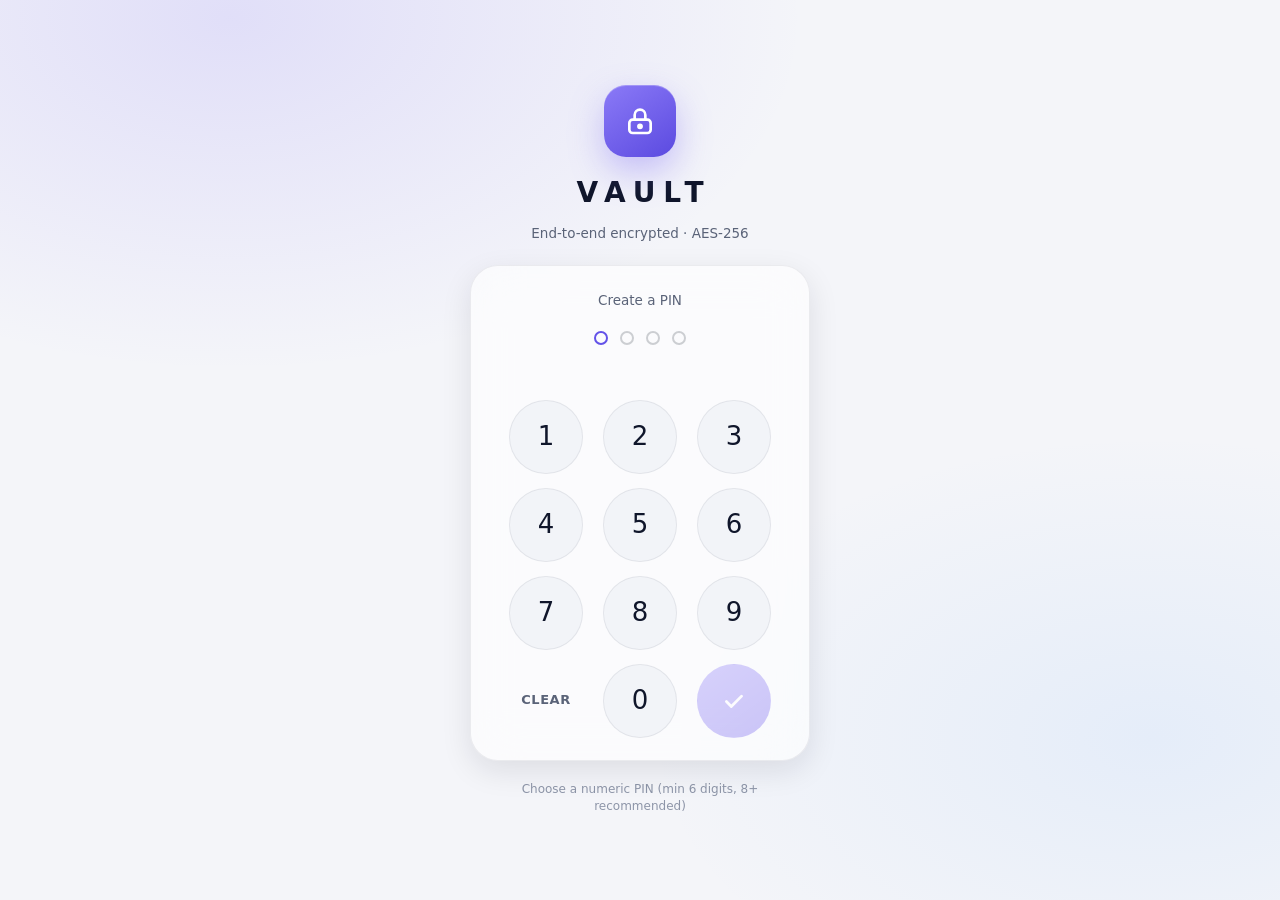
==== commit 5d08b905: "security: harden vault against token injection, XSS and data loss Critical - Ignore OAuth access tok" ====
--- a/index.html
+++ b/index.html
@@ -3,6 +3,17 @@
 
 <head>
   <meta charset="UTF-8">
+  <!-- Security: only Google sign-in / Drive and Google Fonts may be contacted.
+       Even if injected script ever ran, it could not send vault data elsewhere. -->
+  <meta http-equiv="Content-Security-Policy" content="default-src 'self'; script-src 'self' 'unsafe-inline' https://accounts.google.com/gsi/client; style-src 'self' 'unsafe-inline' https://fonts.googleapis.com https://accounts.google.com/gsi/style; font-src https://fonts.gstatic.com; img-src 'self' data:; connect-src 'self' https://www.googleapis.com https://accounts.google.com/gsi/; frame-src https://accounts.google.com/gsi/; worker-src 'self'; manifest-src 'self'; object-src 'none'; base-uri 'self'; form-action 'none'">
+  <meta name="referrer" content="no-referrer">
+  <script>
+    // Refuse to run inside a frame (clickjacking). GitHub Pages can't send frame-ancestors.
+    if (window.top !== window.self) {
+      document.documentElement.style.display = "none";
+      try { window.top.location = window.self.location.href; } catch (e) {}
+    }
+  </script>
   <meta name="viewport"
     content="width=device-width,initial-scale=1,maximum-scale=1,user-scalable=no,viewport-fit=cover,interactive-widget=resizes-content">
   <meta name="theme-color" content="#0b0c11">
@@ -1452,6 +1463,40 @@
       animation: none;
     }
 
+    /* Type colour strip — overlay follows the rounded corners */
+    .card,
+    .dcard {
+      position: relative;
+      --strip: var(--b3);
+    }
+
+    .card::before,
+    .dcard::before {
+      content: '';
+      position: absolute;
+      inset: -1px;
+      border-radius: inherit;
+      box-shadow: inset 4px 0 0 var(--strip);
+      pointer-events: none;
+      z-index: 1;
+    }
+
+    .card-pw, .dc-pw { --strip: var(--ac); }
+    .card-bm, .dc-bm { --strip: var(--blue); }
+    .card-nt, .dc-nt { --strip: var(--amber); }
+    .card-td, .dc-td { --strip: var(--green); }
+
+    .card-top,
+    .dcard-top {
+      padding-left: 18px;
+    }
+
+    .card-detail,
+    .todo-detail,
+    .dcard-detail {
+      margin-left: 18px;
+    }
+
     .card.open {
       border-color: var(--b2);
       box-shadow: var(--shadow-2);
@@ -3432,6 +3477,16 @@
     .data-btn:active {
       transform: scale(.97);
       background: var(--s2);
+    }
+
+    .pin-note {
+      padding: 10px 12px;
+      border-radius: var(--r);
+      background: var(--abg);
+      color: var(--amber);
+      font-size: 12.5px;
+      font-weight: 600;
+      line-height: 1.45;
     }
 
     .pin-change-row {
@@ -3822,7 +3877,7 @@
     <div id="sq-recovery" style="display:none">
       <div class="lock-glyph sm"><svg viewBox="0 0 24 24" fill="none" stroke="currentColor" stroke-width="2" stroke-linecap="round" stroke-linejoin="round"><path d="M12 3l7 3v5c0 4.5-3 8.3-7 10-4-1.7-7-5.5-7-10V6l7-3z"/></svg></div>
       <div class="lock-title">Recover your vault</div>
-      <div class="lock-sub">Answer your secret question to reset your PIN</div>
+      <div class="lock-sub">Answering lets you set a new PIN. Items saved under the forgotten PIN stay encrypted and can only be opened with it.</div>
       <div class="sq-panel">
         <div class="sq-question" id="sq-rec-q"></div>
         <input class="sq-input" id="sq-rec-ans" placeholder="Your answer" autocomplete="off"
@@ -3877,7 +3932,7 @@
       </button>
     </div>
 
-    <div class="lock-hint" id="lock-hint">Min 4 digits · Locked after 3 wrong attempts</div>
+    <div class="lock-hint" id="lock-hint">Locked for 10 minutes after 3 wrong attempts</div>
   </div>
 
   <!-- ─── APP BAR ─────────────────────────────────────────── -->
@@ -3998,9 +4053,10 @@
             <span class="set-group-ico ico-gr"><svg viewBox="0 0 24 24" fill="none" stroke="currentColor" stroke-width="2" stroke-linecap="round" stroke-linejoin="round"><rect x="3" y="6" width="18" height="12" rx="3"/><path d="M7 12h.01M11 12h.01M15 12h.01"/></svg></span>
             <div>
               <div class="set-group-name">Change PIN</div>
-              <div class="set-group-sub">Numbers only, at least 4 digits</div>
+              <div class="set-group-sub">Numbers only, 6–12 digits (8+ recommended)</div>
             </div>
           </div>
+          <div class="pin-note" id="pin-strength-note" style="display:none"></div>
           <div class="pin-change-row">
             <input id="new-pw" class="fi mono" type="password" inputmode="numeric" pattern="[0-9]*" placeholder="New PIN"
               autocomplete="new-password" onkeydown="if(event.key==='Enter')changeMasterPw()">
@@ -4087,7 +4143,7 @@
     </div>
 
     <div class="vault-footer">
-      <div class="vf-badge">Vault v1.1</div><br>
+      <div class="vf-badge">Vault v1.2</div><br>
       AES-256-GCM · PBKDF2 · End-to-end encrypted
     </div>
   </aside>
@@ -4154,8 +4210,8 @@
   </div>
 
   <script src="https://accounts.google.com/gsi/client" async defer></script>
-  <script src="config.js?v=107"></script>
-  <script src="app.js?v=107"></script>
+  <script src="config.js?v=109"></script>
+  <script src="app.js?v=109"></script>
 </body>
 
 </html>
